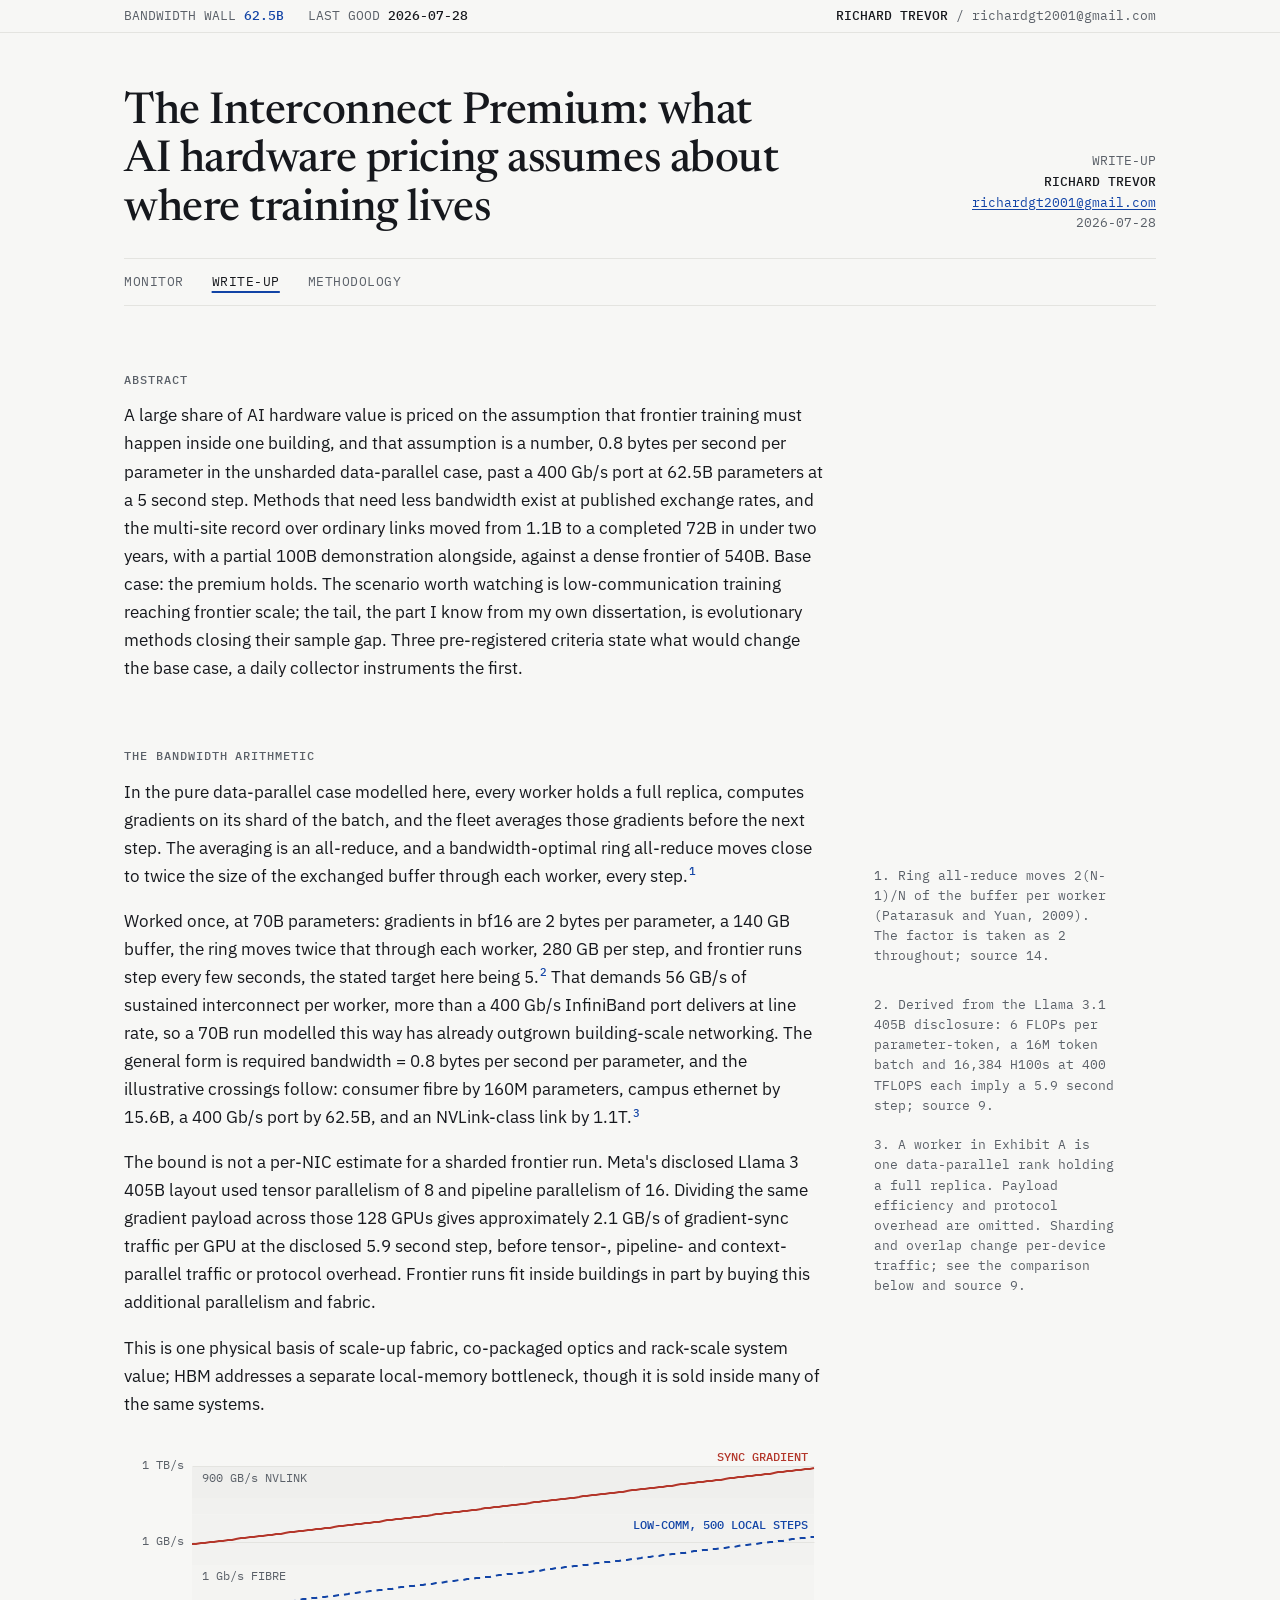
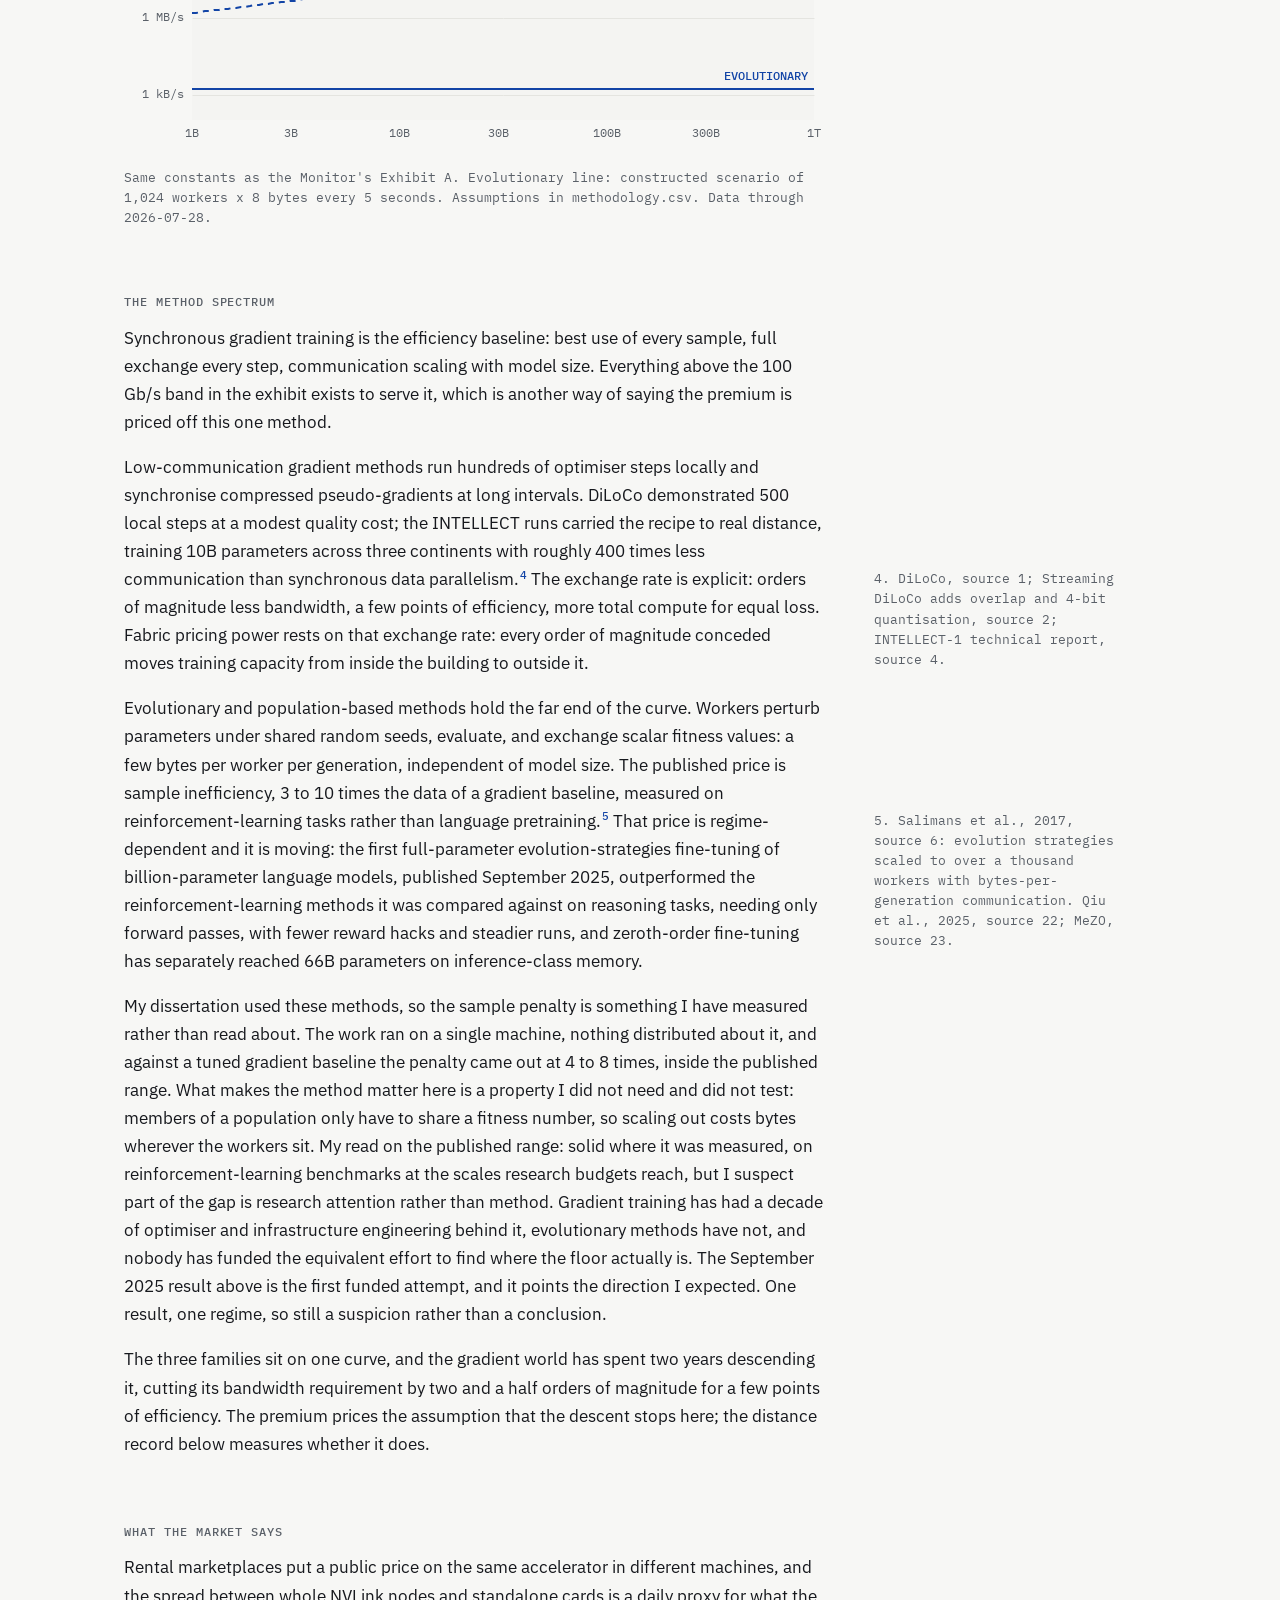
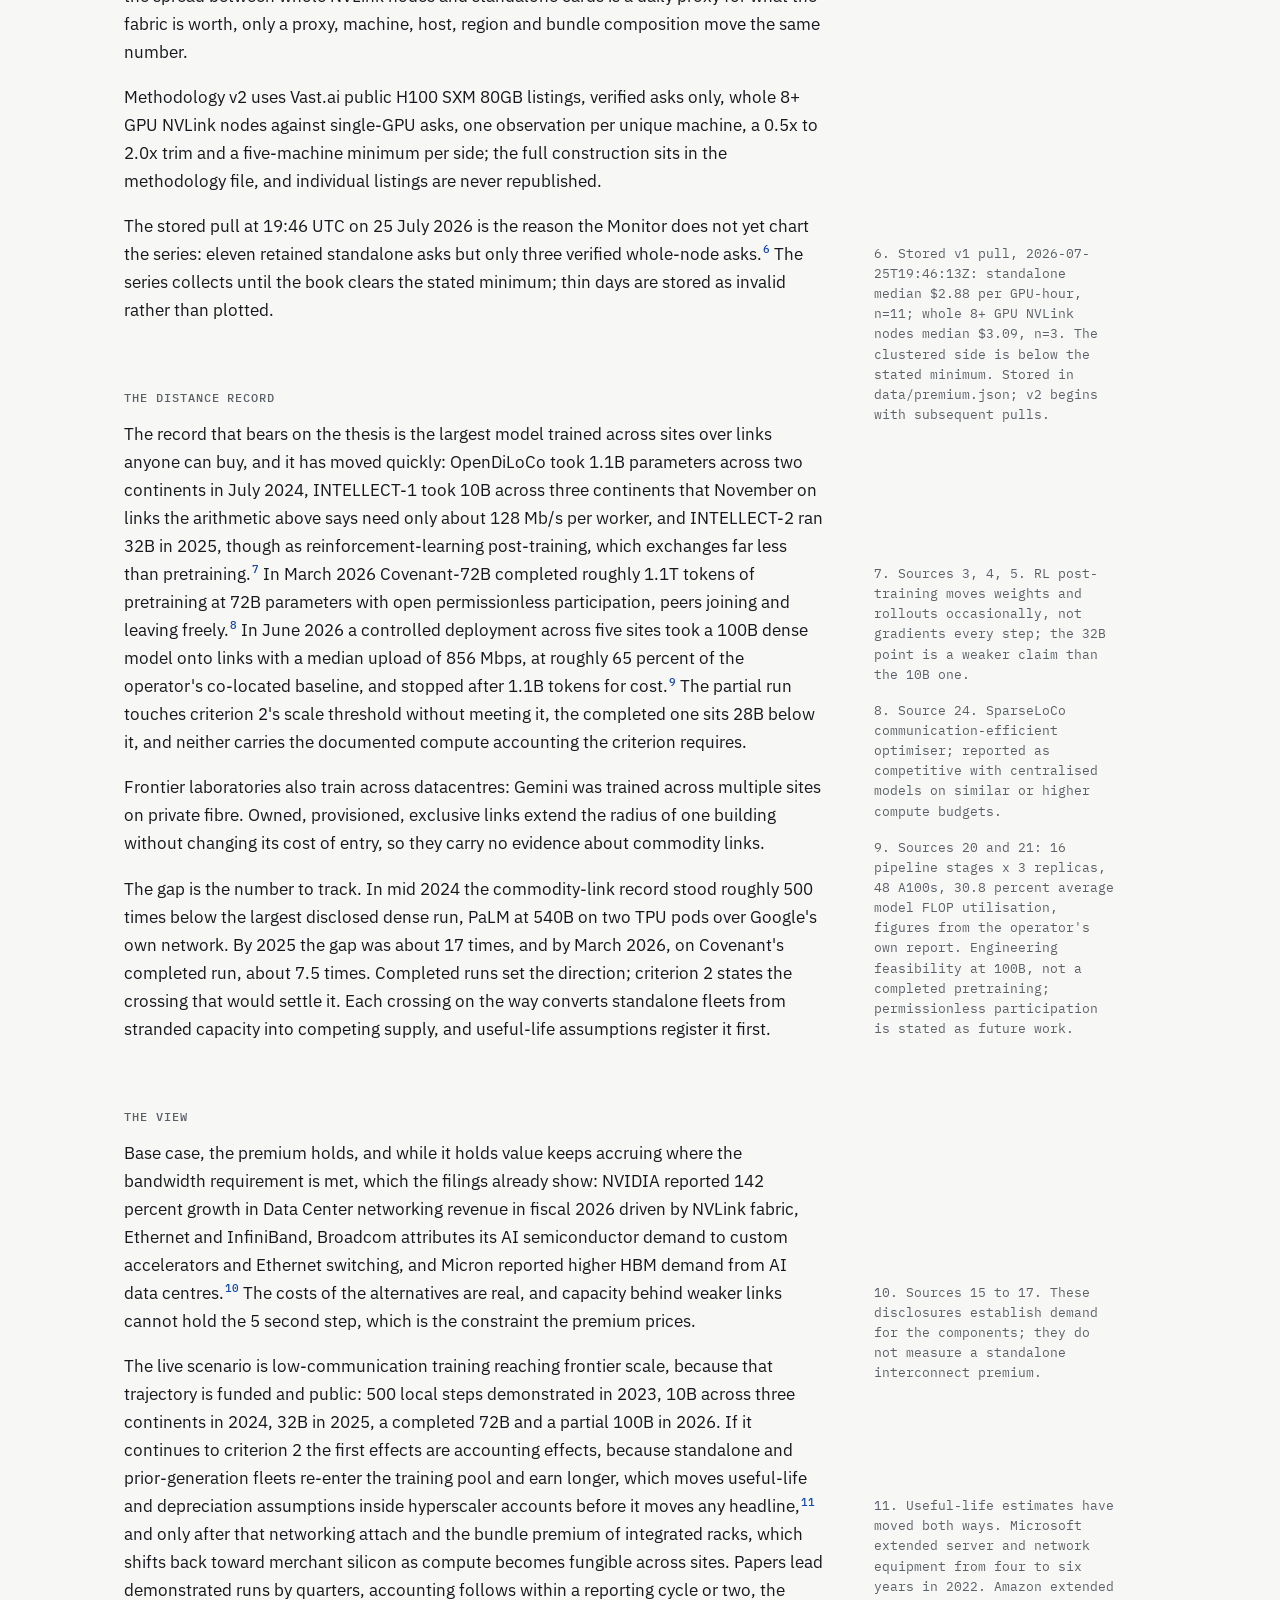
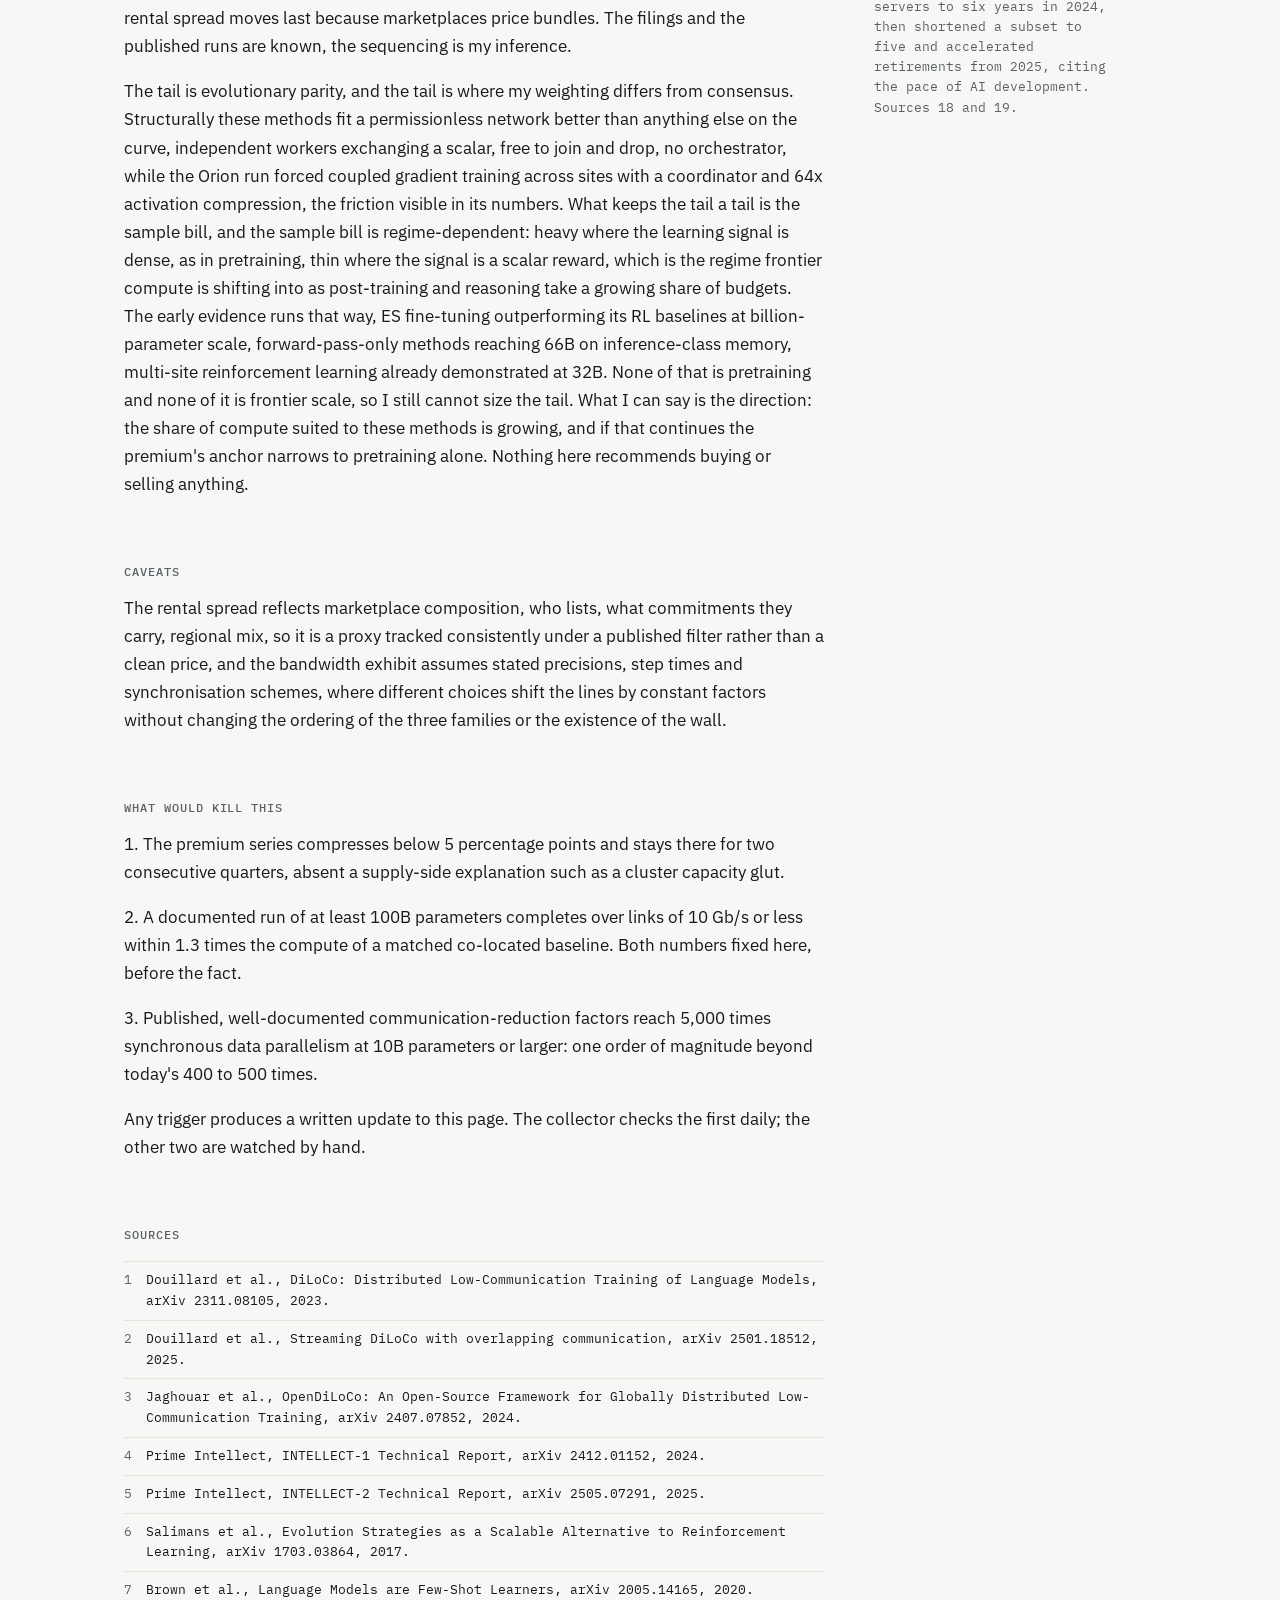
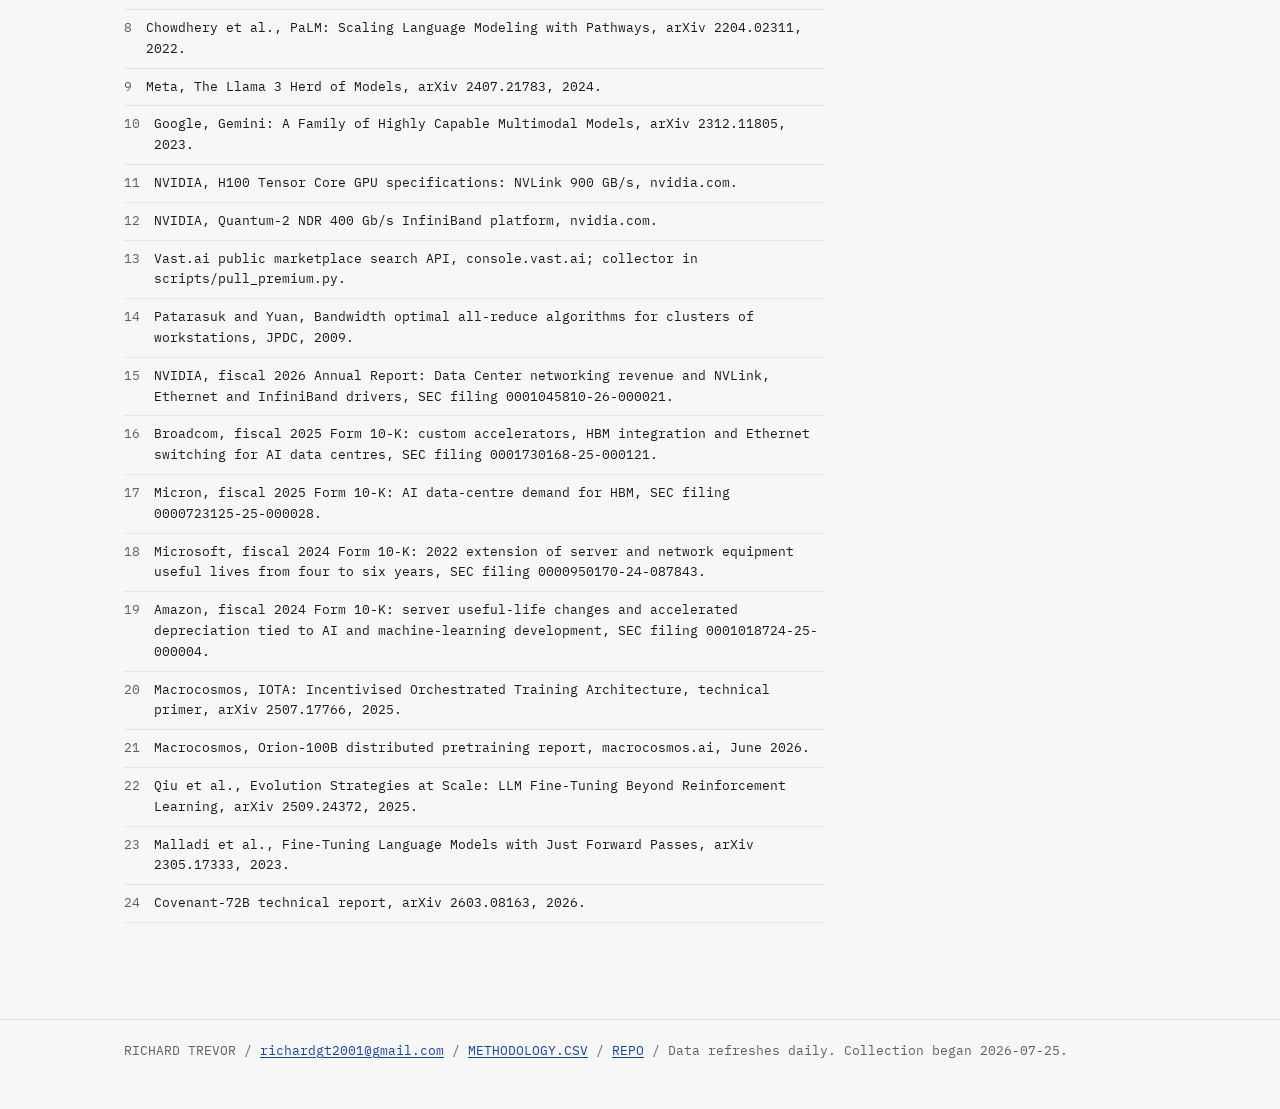
==== index.html @ 3602450f "Fact-check corrections: Covenant-72B, Orion scope, ES claim, PaLM label" ====
<!DOCTYPE html>
<html lang="en-GB">
<head>
<meta charset="utf-8">
<meta name="viewport" content="width=device-width, initial-scale=1">
<title>The Interconnect Premium | Richard Trevor</title>
<meta name="description" content="What AI hardware pricing assumes about where training lives: the all-reduce arithmetic, the method spectrum, the multi-site record and pre-registered kill criteria. As of 2026-07-28.">
<meta property="og:title" content="The Interconnect Premium">
<meta property="og:description" content="Under an unsharded data-parallel assumption, synchronous gradient training exits a 400 Gb/s port at 62.5B parameters. The full argument, caveats and pre-registered kill criteria.">
<meta property="og:type" content="article">
<meta property="og:url" content="https://richtrv.github.io/interconnect/">
<meta property="og:image" content="https://richtrv.github.io/interconnect/assets/og.png">
<meta property="og:image:width" content="1200">
<meta property="og:image:height" content="630">
<meta name="twitter:card" content="summary_large_image">
<link rel="icon" href="assets/favicon.svg" type="image/svg+xml">
<link rel="preconnect" href="https://fonts.googleapis.com">
<link rel="preconnect" href="https://fonts.gstatic.com" crossorigin>
<link href="https://fonts.googleapis.com/css2?family=IBM+Plex+Mono:wght@400;500&family=IBM+Plex+Sans:wght@400;500&family=Newsreader:opsz,wght@6..72,500&display=swap" rel="stylesheet">
<link rel="stylesheet" href="site.css">
<script src="app.js" defer></script>
<!-- Analytics: create a GoatCounter account, set the code below, then uncomment.
<script data-goatcounter="https://CODE.goatcounter.com/count" async src="//gc.zgo.at/count.js"></script>
-->
</head>
<body>

<div class="strip">
  <div class="container">
    <span><span class="k">BANDWIDTH WALL</span> <span class="headline-v" id="strip-headline">62.5B</span></span>
    <span id="strip-date"><span class="k">DATA THROUGH</span> <span class="v">2026-07-28</span></span>
    <span class="who hide-m"><span class="v">RICHARD TREVOR</span> <span class="k">/</span> <a href="mailto:richardgt2001@gmail.com">richardgt2001@gmail.com</a></span>
  </div>
</div>

<header class="container">
  <div class="masthead">
    <h1>The Interconnect Premium: what AI hardware pricing assumes about where training lives</h1>
    <div class="side">
      <div>WRITE-UP</div>
      <div class="name">RICHARD TREVOR</div>
      <div><a href="mailto:richardgt2001@gmail.com">richardgt2001@gmail.com</a></div>
      <div>2026-07-28</div>
    </div>
  </div>
  <nav class="site">
    <a href="monitor.html">Monitor</a>
    <a href="index.html" class="active" aria-current="page">Write-up</a>
    <a href="methodology.csv">Methodology</a>
  </nav>
</header>

<main class="container note-body">

  <section class="note-section">
    <h2 class="eyebrow">Abstract</h2>
    <p>A large share of AI hardware value is priced on the assumption that frontier training must happen
    inside one building, and that assumption is a number, 0.8 bytes per second per parameter in the
    unsharded data-parallel case, past a 400 Gb/s port at 62.5B parameters at a 5 second step. Methods
    that need less bandwidth exist at published exchange rates, and the multi-site record over ordinary
    links moved from 1.1B to a completed 72B in under two years, with a partial 100B demonstration
    alongside, against a dense frontier of 540B.
    Base case: the premium holds. The scenario worth watching is low-communication training reaching
    frontier scale; the tail, the part I know from my own dissertation, is evolutionary methods closing
    their sample gap. Three pre-registered criteria state what would change the base case, a daily
    collector instruments the first.</p>
  </section>

  <section class="note-section">
    <h2 class="eyebrow">The Bandwidth Arithmetic</h2>
    <p>In the pure data-parallel case modelled here, every worker holds a full replica, computes gradients
    on its shard of the batch, and the fleet averages those gradients before the next step. The averaging
    is an all-reduce, and a bandwidth-optimal ring all-reduce moves close to twice the size of the
    exchanged buffer through each worker, every step.<sup class="sn-ref">1</sup>
    <span class="sidenote">1. Ring all-reduce moves 2(N-1)/N of the buffer per worker (Patarasuk and Yuan,
    2009). The factor is taken as 2 throughout; source 14.</span></p>
    <p>Worked once, at 70B parameters: gradients in bf16 are 2 bytes per parameter, a 140 GB buffer, the
    ring moves twice that through each worker, 280 GB per step, and frontier runs step every few seconds,
    the stated target here being 5.<sup class="sn-ref">2</sup>
    <span class="sidenote">2. Derived from the Llama 3.1 405B disclosure: 6 FLOPs per parameter-token, a
    16M token batch and 16,384 H100s at 400 TFLOPS each imply a 5.9 second step; source 9.</span>
    That demands 56 GB/s of sustained interconnect per worker, more than a 400 Gb/s InfiniBand port
    delivers at line rate, so a 70B run modelled this way has already outgrown building-scale
    networking. The general form is required bandwidth = 0.8 bytes per second per parameter, and the
    illustrative crossings follow: consumer fibre by 160M parameters, campus ethernet by 15.6B, a
    400 Gb/s port by 62.5B, and an NVLink-class link by 1.1T.<sup class="sn-ref">3</sup>
    <span class="sidenote">3. A worker in Exhibit A is one data-parallel rank holding a full replica.
    Payload efficiency and protocol overhead are omitted. Sharding and overlap change per-device
    traffic; see the comparison below and source 9.</span></p>
    <p>The bound is not a per-NIC estimate for a sharded frontier run. Meta's disclosed Llama 3 405B
    layout used tensor parallelism of 8 and pipeline parallelism of 16. Dividing the same gradient payload
    across those 128 GPUs gives approximately 2.1 GB/s of gradient-sync traffic per GPU at the disclosed
    5.9 second step, before tensor-, pipeline- and context-parallel traffic or protocol overhead. Frontier
    runs fit inside buildings in part by buying this additional parallelism and fabric.</p>
    <p>This is one physical basis of scale-up fabric, co-packaged optics and rack-scale system value;
    HBM addresses a separate local-memory bottleneck, though it is sold inside many of the same
    systems.</p>
    <div class="chart-wrap">
      <div id="exhibit-a-mini" class="screen-chart" role="img" aria-label="Static rendering of the Bandwidth Wall chart: required per-worker bandwidth against model size for the three method families."></div>
      <img class="print-only" src="assets/exhibit-a.png" alt="The Bandwidth Wall chart, static rendering.">
    </div>
    <div class="source-line">Same constants as the Monitor's Exhibit A. Evolutionary line: constructed
    scenario of 1,024 workers x 8 bytes every 5 seconds. Assumptions in methodology.csv. Data through
    2026-07-28.</div>
  </section>

  <section class="note-section">
    <h2 class="eyebrow">The Method Spectrum</h2>
    <p>Synchronous gradient training is the efficiency baseline: best use of every sample, full exchange
    every step, communication scaling with model size. Everything above the 100 Gb/s band in the exhibit
    exists to serve it, which is another way of saying the premium is priced off this one method.</p>
    <p>Low-communication gradient methods run hundreds of optimiser steps locally and synchronise
    compressed pseudo-gradients at long intervals. DiLoCo demonstrated 500 local steps at a modest quality
    cost; the INTELLECT runs carried the recipe to real distance, training 10B parameters across three
    continents with roughly 400 times less communication than synchronous data parallelism.<sup class="sn-ref">4</sup>
    <span class="sidenote">4. DiLoCo, source 1; Streaming DiLoCo adds overlap and 4-bit quantisation,
    source 2; INTELLECT-1 technical report, source 4.</span>
    The exchange rate is explicit: orders of magnitude less bandwidth, a few points of efficiency, more
    total compute for equal loss. Fabric pricing power rests on that exchange rate: every order of
    magnitude conceded moves training capacity from inside the building to outside it.</p>
    <p>Evolutionary and population-based methods hold the far end of the curve. Workers perturb parameters
    under shared random seeds, evaluate, and exchange scalar fitness values: a few bytes per worker per
    generation, independent of model size. The published price is sample inefficiency, 3 to 10 times the
    data of a gradient baseline, measured on reinforcement-learning tasks rather than language
    pretraining.<sup class="sn-ref">5</sup>
    <span class="sidenote">5. Salimans et al., 2017, source 6: evolution strategies scaled to over a
    thousand workers with bytes-per-generation communication. Qiu et al., 2025, source 22; MeZO,
    source 23.</span>
    That price is regime-dependent and it is moving: the first full-parameter evolution-strategies
    fine-tuning of billion-parameter language models, published September 2025, outperformed the
    reinforcement-learning methods it was compared against on reasoning tasks, needing only forward
    passes, with fewer reward hacks and steadier runs, and zeroth-order fine-tuning has separately
    reached 66B parameters on inference-class memory.</p>
    <p>My dissertation used these methods, so the sample penalty is something I have measured rather
    than read about. The work ran on a single machine, nothing distributed about it, and against a tuned
    gradient baseline the penalty came out at 4 to 8 times, inside the published range. What makes the
    method matter here is a property I did not need and did not test: members of a population only have
    to share a fitness number, so scaling out costs bytes wherever the workers sit. My read on the
    published range: solid where it was measured, on reinforcement-learning benchmarks at the scales
    research budgets reach, but I suspect part of the gap is research attention rather than method.
    Gradient training has had a decade of optimiser and infrastructure engineering behind it,
    evolutionary methods have not, and nobody has funded the equivalent effort to find where the floor
    actually is. The September 2025 result above is the first funded attempt, and it points the
    direction I expected. One result, one regime, so still a suspicion rather than a conclusion.</p>
    <p>The three families sit on one curve, and the gradient world has spent two years descending it,
    cutting its bandwidth requirement by two and a half orders of magnitude for a few points of
    efficiency. The premium prices the assumption that the descent stops here; the distance record below
    measures whether it does.</p>
  </section>

  <section class="note-section">
    <h2 class="eyebrow">What The Market Says</h2>
    <p>Rental marketplaces put a public price on the same accelerator in different machines, and the
    spread between whole NVLink nodes and standalone cards is a daily proxy for what the fabric is
    worth, only a proxy, machine, host, region and bundle composition move the same number.</p>
    <p>Methodology v2 uses Vast.ai public H100 SXM 80GB listings, verified asks only, whole 8+ GPU
    NVLink nodes against single-GPU asks, one observation per unique machine, a 0.5x to 2.0x trim and a
    five-machine minimum per side; the full construction sits in the methodology file, and individual
    listings are never republished.</p>
    <p>The stored pull at 19:46 UTC on 25 July 2026 is the reason the Monitor does not yet chart the
    series: eleven retained standalone asks but only three verified whole-node asks.<sup class="sn-ref">6</sup>
    <span class="sidenote">6. Stored v1 pull, 2026-07-25T19:46:13Z: standalone median $2.88 per GPU-hour,
    n=11; whole 8+ GPU NVLink nodes median $3.09, n=3. The clustered side is below the stated minimum.
    Stored in data/premium.json; v2 begins with subsequent pulls.</span>
    The series collects until the book clears the stated minimum; thin days are stored as invalid rather
    than plotted.</p>
  </section>

  <section class="note-section">
    <h2 class="eyebrow">The Distance Record</h2>
    <p>The record that bears on the thesis is the largest model trained across sites over links anyone
    can buy, and it has moved quickly: OpenDiLoCo took 1.1B parameters across two continents in July
    2024, INTELLECT-1 took 10B across three continents that November on links the arithmetic above says
    need only about 128 Mb/s per worker, and INTELLECT-2 ran 32B in 2025, though as
    reinforcement-learning post-training, which exchanges far less than pretraining.<sup class="sn-ref">7</sup>
    <span class="sidenote">7. Sources 3, 4, 5. RL post-training moves weights and rollouts occasionally,
    not gradients every step; the 32B point is a weaker claim than the 10B one.</span>
    In March 2026 Covenant-72B completed roughly 1.1T tokens of pretraining at 72B parameters with open
    permissionless participation, peers joining and leaving freely.<sup class="sn-ref">8</sup>
    <span class="sidenote">8. Source 24. SparseLoCo communication-efficient optimiser; reported as
    competitive with centralised models on similar or higher compute budgets.</span>
    In June 2026 a controlled deployment across five sites took a 100B dense model onto links with a
    median upload of 856 Mbps, at roughly 65 percent of the operator's co-located baseline, and stopped
    after 1.1B tokens for cost.<sup class="sn-ref">9</sup>
    <span class="sidenote">9. Sources 20 and 21: 16 pipeline stages x 3 replicas, 48 A100s, 30.8 percent
    average model FLOP utilisation, figures from the operator's own report. Engineering feasibility at
    100B, not a completed pretraining; permissionless participation is stated as future work.</span>
    The partial run touches criterion 2's scale threshold without meeting it, the completed one sits 28B
    below it, and neither carries the documented compute accounting the criterion requires.</p>
    <p>Frontier laboratories also train across datacentres: Gemini was trained across multiple sites on
    private fibre. Owned, provisioned, exclusive links extend the radius of one building without changing
    its cost of entry, so they carry no evidence about commodity links.</p>
    <p>The gap is the number to track. In mid 2024 the commodity-link record stood roughly 500 times
    below the largest disclosed dense run, PaLM at 540B on two TPU pods over Google's own network. By
    2025 the gap was about 17 times, and by March 2026, on Covenant's completed run, about 7.5 times.
    Completed runs set the direction; criterion 2 states the crossing that would settle it. Each
    crossing on the way converts standalone fleets from stranded capacity into competing supply, and
    useful-life assumptions register it first.</p>
  </section>

  <section class="note-section">
    <h2 class="eyebrow">The View</h2>
    <p>Base case, the premium holds, and while it holds value keeps accruing where the bandwidth
    requirement is met, which the filings already show: NVIDIA reported 142 percent growth in Data
    Center networking revenue in fiscal 2026 driven by NVLink fabric, Ethernet and InfiniBand, Broadcom
    attributes its AI semiconductor demand to custom accelerators and Ethernet switching, and Micron
    reported higher HBM demand from AI data centres.<sup class="sn-ref">10</sup>
    <span class="sidenote">10. Sources 15 to 17. These disclosures establish demand for the components;
    they do not measure a standalone interconnect premium.</span>
    The costs of the alternatives are real, and capacity behind weaker links cannot hold the 5 second
    step, which is the constraint the premium prices.</p>
    <p>The live scenario is low-communication training reaching frontier scale, because that trajectory
    is funded and public: 500 local steps demonstrated in 2023, 10B across three continents in 2024, 32B
    in 2025, a completed 72B and a partial 100B in 2026. If it continues to criterion 2 the first effects are accounting
    effects, because standalone and prior-generation fleets re-enter the training pool and earn longer,
    which moves useful-life and depreciation assumptions inside hyperscaler accounts before it moves any
    headline,<sup class="sn-ref">11</sup>
    <span class="sidenote">11. Useful-life estimates have moved both ways. Microsoft extended server and
    network equipment from four to six years in 2022. Amazon extended servers to six years in 2024, then
    shortened a subset to five and accelerated retirements from 2025, citing the pace of AI development.
    Sources 18 and 19.</span>
    and only after that networking attach and the bundle premium of integrated racks, which shifts back
    toward merchant silicon as compute becomes fungible across sites. Papers lead demonstrated runs by
    quarters, accounting follows within a reporting cycle or two, the rental spread moves last because
    marketplaces price bundles. The filings and the published runs are known, the sequencing is my
    inference.</p>
    <p>The tail is evolutionary parity, and the tail is where my weighting differs from consensus.
    Structurally these methods fit a permissionless network better than anything else on the curve,
    independent workers exchanging a scalar, free to join and drop, no orchestrator, while the Orion run
    forced coupled gradient training across sites with a coordinator and 64x activation compression, the
    friction visible in its numbers. What keeps the tail a tail is the sample bill, and the sample bill
    is regime-dependent: heavy where the learning signal is dense, as in pretraining, thin where the
    signal is a scalar reward, which is the regime frontier compute is shifting into as post-training
    and reasoning take a growing share of budgets. The early evidence runs that way, ES fine-tuning
    outperforming its RL baselines at billion-parameter scale, forward-pass-only methods reaching
    66B on inference-class memory, multi-site reinforcement learning already demonstrated at 32B.
    None of that is pretraining and none of it is frontier scale, so I still cannot size the
    tail. What I can say is the direction: the share of compute suited to these methods is growing, and
    if that continues the premium's anchor narrows to pretraining alone. Nothing here recommends buying
    or selling anything.</p>
  </section>

  <section class="note-section">
    <h2 class="eyebrow">Caveats</h2>
    <p>The rental spread reflects marketplace composition, who lists, what commitments they carry,
    regional mix, so it is a proxy tracked consistently under a published filter rather than a clean
    price, and the bandwidth exhibit assumes stated precisions, step times and synchronisation schemes,
    where different choices shift the lines by constant factors without changing the ordering of the
    three families or the existence of the wall.</p>
  </section>

  <section class="note-section">
    <h2 class="eyebrow">What Would Kill This</h2>
    <p>1. The premium series compresses below 5 percentage points and stays there for two consecutive
    quarters, absent a supply-side explanation such as a cluster capacity glut.</p>
    <p>2. A documented run of at least 100B parameters completes over links of 10 Gb/s or less within
    1.3 times the compute of a matched co-located baseline. Both numbers fixed here, before the fact.</p>
    <p>3. Published, well-documented communication-reduction factors reach 5,000 times synchronous data
    parallelism at 10B parameters or larger: one order of magnitude beyond today's 400 to 500 times.</p>
    <p>Any trigger produces a written update to this page. The collector checks the first daily; the
    other two are watched by hand.</p>
  </section>

  <section class="note-section">
    <h2 class="eyebrow">Sources</h2>
    <ol class="sources">
      <li><span class="n">1</span><span>Douillard et al., DiLoCo: Distributed Low-Communication Training of Language Models, arXiv 2311.08105, 2023.</span></li>
      <li><span class="n">2</span><span>Douillard et al., Streaming DiLoCo with overlapping communication, arXiv 2501.18512, 2025.</span></li>
      <li><span class="n">3</span><span>Jaghouar et al., OpenDiLoCo: An Open-Source Framework for Globally Distributed Low-Communication Training, arXiv 2407.07852, 2024.</span></li>
      <li><span class="n">4</span><span>Prime Intellect, INTELLECT-1 Technical Report, arXiv 2412.01152, 2024.</span></li>
      <li><span class="n">5</span><span>Prime Intellect, INTELLECT-2 Technical Report, arXiv 2505.07291, 2025.</span></li>
      <li><span class="n">6</span><span>Salimans et al., Evolution Strategies as a Scalable Alternative to Reinforcement Learning, arXiv 1703.03864, 2017.</span></li>
      <li><span class="n">7</span><span>Brown et al., Language Models are Few-Shot Learners, arXiv 2005.14165, 2020.</span></li>
      <li><span class="n">8</span><span>Chowdhery et al., PaLM: Scaling Language Modeling with Pathways, arXiv 2204.02311, 2022.</span></li>
      <li><span class="n">9</span><span>Meta, The Llama 3 Herd of Models, arXiv 2407.21783, 2024.</span></li>
      <li><span class="n">10</span><span>Google, Gemini: A Family of Highly Capable Multimodal Models, arXiv 2312.11805, 2023.</span></li>
      <li><span class="n">11</span><span>NVIDIA, H100 Tensor Core GPU specifications: NVLink 900 GB/s, nvidia.com.</span></li>
      <li><span class="n">12</span><span>NVIDIA, Quantum-2 NDR 400 Gb/s InfiniBand platform, nvidia.com.</span></li>
      <li><span class="n">13</span><span>Vast.ai public marketplace search API, console.vast.ai; collector in scripts/pull_premium.py.</span></li>
      <li><span class="n">14</span><span>Patarasuk and Yuan, Bandwidth optimal all-reduce algorithms for clusters of workstations, JPDC, 2009.</span></li>
      <li><span class="n">15</span><span>NVIDIA, fiscal 2026 Annual Report: Data Center networking revenue and NVLink, Ethernet and InfiniBand drivers, SEC filing 0001045810-26-000021.</span></li>
      <li><span class="n">16</span><span>Broadcom, fiscal 2025 Form 10-K: custom accelerators, HBM integration and Ethernet switching for AI data centres, SEC filing 0001730168-25-000121.</span></li>
      <li><span class="n">17</span><span>Micron, fiscal 2025 Form 10-K: AI data-centre demand for HBM, SEC filing 0000723125-25-000028.</span></li>
      <li><span class="n">18</span><span>Microsoft, fiscal 2024 Form 10-K: 2022 extension of server and network equipment useful lives from four to six years, SEC filing 0000950170-24-087843.</span></li>
      <li><span class="n">19</span><span>Amazon, fiscal 2024 Form 10-K: server useful-life changes and accelerated depreciation tied to AI and machine-learning development, SEC filing 0001018724-25-000004.</span></li>
      <li><span class="n">20</span><span>Macrocosmos, IOTA: Incentivised Orchestrated Training Architecture, technical primer, arXiv 2507.17766, 2025.</span></li>
      <li><span class="n">21</span><span>Macrocosmos, Orion-100B distributed pretraining report, macrocosmos.ai, June 2026.</span></li>
      <li><span class="n">22</span><span>Qiu et al., Evolution Strategies at Scale: LLM Fine-Tuning Beyond Reinforcement Learning, arXiv 2509.24372, 2025.</span></li>
      <li><span class="n">23</span><span>Malladi et al., Fine-Tuning Language Models with Just Forward Passes, arXiv 2305.17333, 2023.</span></li>
      <li><span class="n">24</span><span>Covenant-72B technical report, arXiv 2603.08163, 2026.</span></li>
    </ol>
  </section>

  <div id="footnotes"><h2 class="eyebrow">Notes</h2><ol></ol></div>

</main>

<footer class="site">
  <div class="container">RICHARD TREVOR / <a href="mailto:richardgt2001@gmail.com">richardgt2001@gmail.com</a> /
  <a href="methodology.csv">METHODOLOGY.CSV</a> / <a href="https://github.com/richtrv/interconnect">REPO</a> /
  Data refreshes daily. Collection began 2026-07-25.</div>
</footer>

</body>
</html>
---- site.css ----
.uplot, .uplot *, .uplot *::before, .uplot *::after {box-sizing: border-box;}.uplot {font-family: system-ui, -apple-system, "Segoe UI", Roboto, "Helvetica Neue", Arial, "Noto Sans", sans-serif, "Apple Color Emoji", "Segoe UI Emoji", "Segoe UI Symbol", "Noto Color Emoji";line-height: 1.5;width: min-content;}.u-title {text-align: center;font-size: 18px;font-weight: bold;}.u-wrap {position: relative;user-select: none;}.u-over, .u-under {position: absolute;}.u-under {overflow: hidden;}.uplot canvas {display: block;position: relative;width: 100%;height: 100%;}.u-axis {position: absolute;}.u-legend {font-size: 14px;margin: auto;text-align: center;}.u-inline {display: block;}.u-inline * {display: inline-block;}.u-inline tr {margin-right: 16px;}.u-legend th {font-weight: 600;}.u-legend th > * {vertical-align: middle;display: inline-block;}.u-legend .u-marker {width: 1em;height: 1em;margin-right: 4px;background-clip: padding-box !important;}.u-inline.u-live th::after {content: ":";vertical-align: middle;}.u-inline:not(.u-live) .u-value {display: none;}.u-series > * {padding: 4px;}.u-series th {cursor: pointer;}.u-legend .u-off > * {opacity: 0.3;}.u-select {background: rgba(0,0,0,0.07);position: absolute;pointer-events: none;}.u-cursor-x, .u-cursor-y {position: absolute;left: 0;top: 0;pointer-events: none;will-change: transform;}.u-hz .u-cursor-x, .u-vt .u-cursor-y {height: 100%;border-right: 1px dashed #607D8B;}.u-hz .u-cursor-y, .u-vt .u-cursor-x {width: 100%;border-bottom: 1px dashed #607D8B;}.u-cursor-pt {position: absolute;top: 0;left: 0;border-radius: 50%;border: 0 solid;pointer-events: none;will-change: transform;/*this has to be !important since we set inline "background" shorthand */background-clip: padding-box !important;}.u-axis.u-off, .u-select.u-off, .u-cursor-x.u-off, .u-cursor-y.u-off, .u-cursor-pt.u-off {display: none;}/* The Interconnect Premium. Design system per specification.
   Palette, type and chart discipline are fixed; edit methodology.csv for data. */

:root {
  --paper: #F7F7F5;
  --surface: #FFFFFF;
  --ink: #16181D;
  --ink-2: #5A6068;
  --rule: #E4E4E0;
  --blue: #1244A6;
  --red: #B3362A;
  --mono: "IBM Plex Mono", ui-monospace, SFMono-Regular, Menlo, monospace;
  --sans: "IBM Plex Sans", -apple-system, "Segoe UI", sans-serif;
  --serif: "Newsreader", Georgia, serif;
}

* { margin: 0; padding: 0; box-sizing: border-box; }

html { background: var(--paper); }

body {
  font-family: var(--sans);
  font-size: 17px;
  line-height: 1.65;
  color: var(--ink);
  background: var(--paper);
  padding-top: 33px; /* clears the fixed data strip */
}

::selection { background: var(--blue); color: var(--paper); }

a { color: var(--blue); text-decoration: underline; text-underline-offset: 2px; }
a:hover { text-decoration-thickness: 2px; }

:focus-visible { outline: 2px solid var(--blue); outline-offset: 2px; }

button {
  font: inherit;
  background: none;
  border: none;
  cursor: pointer;
  color: var(--ink);
}

.container { max-width: 1080px; margin: 0 auto; padding: 0 24px; }

.prose { max-width: 70ch; }

/* ---------- data strip ---------- */

.strip {
  position: fixed;
  top: 0; left: 0; right: 0;
  z-index: 10;
  background: var(--paper);
  border-bottom: 1px solid var(--rule);
  font-family: var(--mono);
  font-size: 13px;
  line-height: 32px;
  height: 33px;
  white-space: nowrap;
  overflow: hidden;
}
.strip .container { display: flex; gap: 24px; align-items: baseline; }
.strip .k { color: var(--ink-2); }
.strip .v { color: var(--ink); font-weight: 500; }
.strip .headline-v { color: var(--blue); font-weight: 500; }
.strip .up { color: var(--blue); }
.strip .down { color: var(--red); }
.strip .who { margin-left: auto; }
.strip a { color: var(--ink-2); text-decoration: none; }
.strip a:hover { color: var(--blue); text-decoration: underline; }

/* ---------- masthead, nav, footer ---------- */

.masthead {
  display: flex;
  justify-content: space-between;
  align-items: flex-end;
  gap: 32px;
  padding: 56px 0 24px;
  border-bottom: 1px solid var(--rule);
}
.masthead h1 {
  font-family: var(--serif);
  font-weight: 500;
  font-size: 44px;
  line-height: 1.1;
  letter-spacing: -0.01em;
  max-width: 15em;
}
.masthead .side {
  font-family: var(--mono);
  font-size: 13px;
  line-height: 1.6;
  color: var(--ink-2);
  text-align: right;
  flex-shrink: 0;
}
.masthead .side .name { color: var(--ink); font-weight: 500; }

nav.site {
  font-family: var(--mono);
  font-size: 13px;
  text-transform: uppercase;
  letter-spacing: 0.04em;
  padding: 12px 0;
  border-bottom: 1px solid var(--rule);
  display: flex;
  gap: 28px;
}
nav.site a { color: var(--ink-2); text-decoration: none; }
nav.site a:hover { color: var(--ink); }
nav.site a.active {
  color: var(--ink);
  text-decoration: underline;
  text-decoration-color: var(--blue);
  text-decoration-thickness: 2px;
  text-underline-offset: 5px;
}

footer.site {
  border-top: 1px solid var(--rule);
  margin-top: 96px;
  padding: 20px 0 48px;
  font-family: var(--mono);
  font-size: 13px;
  color: var(--ink-2);
}

/* ---------- rhythm and structure ---------- */

section.block { margin-top: 96px; }
section.block.first { margin-top: 48px; }

.eyebrow {
  font-family: var(--mono);
  font-size: 12px;
  font-weight: 500;
  text-transform: uppercase;
  letter-spacing: 0.08em;
  color: var(--ink-2);
  margin-bottom: 12px;
}

h2.exhibit {
  font-family: var(--serif);
  font-weight: 500;
  font-size: 26px;
  line-height: 1.1;
  letter-spacing: -0.01em;
  margin-bottom: 8px;
}

.lede { margin-top: 40px; }
.lede p + p, .prose p + p { margin-top: 1em; }

.caption, .source-line {
  font-family: var(--mono);
  font-size: 13px;
  line-height: 1.55;
  color: var(--ink-2);
  margin-top: 10px;
  max-width: 90ch;
}

/* ---------- headline block ---------- */

.headline { margin-top: 56px; }
.headline .figure {
  font-family: var(--mono);
  font-weight: 500;
  font-size: 96px;
  line-height: 1;
  color: var(--blue);
  letter-spacing: -0.02em;
}
.headline .defline {
  font-family: var(--mono);
  font-size: 13px;
  color: var(--ink-2);
  margin-top: 10px;
  max-width: 90ch;
}

/* ---------- charts ---------- */

.chart-wrap { position: relative; margin-top: 20px; }
.chart-wrap .uplot { font-family: var(--mono); }
.u-legend { display: none; }
.u-cursor-x { border-right: 1px solid var(--ink-2) !important; }
.u-cursor-y { display: none; }

.chart-readout {
  font-family: var(--mono);
  font-size: 13px;
  line-height: 1.6;
  color: var(--ink);
  border: 1px solid var(--rule);
  background: var(--paper);
  border-radius: 2px;
  padding: 8px 12px;
  margin-top: 12px;
  min-height: 58px;
}
.chart-readout .dim { color: var(--ink-2); }
.chart-readout .g { color: var(--red); font-weight: 500; }
.chart-readout .l, .chart-readout .e { color: var(--blue); font-weight: 500; }

.chart-tip {
  position: absolute;
  pointer-events: none;
  font-family: var(--mono);
  font-size: 12px;
  line-height: 1.5;
  background: var(--paper);
  border: 1px solid var(--rule);
  border-radius: 2px;
  padding: 6px 9px;
  white-space: nowrap;
  display: none;
  z-index: 5;
}

.print-only { display: none; }

/* ---------- the panel ---------- */

.panel {
  background: var(--surface);
  border: 1px solid var(--rule);
  border-radius: 4px;
  padding: 28px 32px 24px;
  margin-top: 20px;
}
.panel .methods { display: flex; gap: 24px; flex-wrap: wrap; }
.panel .methods button {
  font-family: var(--mono);
  font-size: 13px;
  font-weight: 500;
  text-transform: uppercase;
  letter-spacing: 0.04em;
  color: var(--ink-2);
  padding: 2px 0 5px;
  border-bottom: 2px solid transparent;
}
.panel .methods button[aria-pressed="true"] {
  color: var(--ink);
  border-bottom-color: var(--blue);
}
.panel .sizer { margin-top: 24px; display: flex; align-items: center; gap: 20px; }
.panel .sizer label {
  font-family: var(--mono); font-size: 12px; text-transform: uppercase;
  letter-spacing: 0.08em; color: var(--ink-2); flex-shrink: 0;
}
.panel input[type="range"] {
  -webkit-appearance: none;
  appearance: none;
  flex: 1;
  height: 2px;
  background: var(--rule);
  outline-offset: 6px;
}
.panel input[type="range"]::-webkit-slider-thumb {
  -webkit-appearance: none;
  appearance: none;
  width: 14px; height: 14px;
  background: var(--blue);
  border-radius: 0;
  cursor: ew-resize;
}
.panel input[type="range"]::-moz-range-thumb {
  width: 14px; height: 14px;
  background: var(--blue);
  border: none; border-radius: 0;
  cursor: ew-resize;
}
.panel .size-readout {
  font-family: var(--mono); font-size: 13px; font-weight: 500;
  min-width: 5ch; text-align: right;
}
.panel .verdict {
  font-family: var(--mono);
  font-size: 32px;
  font-weight: 500;
  line-height: 1.2;
  margin-top: 24px;
  letter-spacing: 0.01em;
}
.panel .verdict-detail {
  font-family: var(--mono); font-size: 13px; color: var(--ink-2); margin-top: 6px;
}
.panel .caption { border-top: 1px solid var(--rule); padding-top: 12px; margin-top: 20px; }

/* ---------- premium status block ---------- */

.premium-status {
  font-family: var(--mono);
  font-size: 13px;
  line-height: 1.7;
  border: 1px solid var(--rule);
  border-radius: 2px;
  padding: 14px 18px;
  margin-top: 16px;
  max-width: 90ch;
}
.premium-status .num { font-weight: 500; }

/* ---------- scenario table ---------- */

.scenario-controls { display: flex; gap: 24px; margin: 16px 0 8px; }
.scenario-controls button {
  font-family: var(--mono);
  font-size: 13px;
  font-weight: 500;
  text-transform: uppercase;
  letter-spacing: 0.04em;
  color: var(--ink-2);
  padding: 2px 0 5px;
  border-bottom: 2px solid transparent;
}
.scenario-controls button[aria-pressed="true"] { color: var(--ink); border-bottom-color: var(--blue); }

table.scenario { width: 100%; border-collapse: collapse; margin-top: 8px; }
table.scenario th {
  font-family: var(--mono); font-size: 12px; font-weight: 500;
  text-transform: uppercase; letter-spacing: 0.08em; color: var(--ink-2);
  text-align: left; padding: 10px 16px 10px 0;
  border-bottom: 1px solid var(--rule);
}
table.scenario td {
  padding: 12px 16px 12px 0;
  border-bottom: 1px solid var(--rule);
  font-size: 15px;
  line-height: 1.5;
  vertical-align: top;
}
table.scenario tr:hover td { background: var(--surface); }
table.scenario td.exposure { font-weight: 500; width: 24%; }
table.scenario td.reading {
  font-family: var(--mono); font-size: 13px; font-weight: 500;
  white-space: nowrap; width: 12ch;
}
table.scenario td.reading.accrues { color: var(--blue); }
table.scenario td.reading.compresses { color: var(--red); }
table.scenario td.reading.rerates { color: var(--ink); }
table.scenario td.rationale { color: var(--ink-2); }

/* ---------- kill criteria ---------- */

.kill { max-width: 90ch; }
.kill ol { list-style: none; margin-top: 16px; }
.kill li {
  font-family: var(--mono);
  font-size: 13px;
  line-height: 1.6;
  padding: 12px 0;
  border-top: 1px solid var(--rule);
  display: flex;
  gap: 16px;
  align-items: baseline;
}
.kill li:last-of-type { border-bottom: 1px solid var(--rule); }
.kill .idx { color: var(--ink-2); flex-shrink: 0; }
.kill .crit { flex: 1; }
.kill .chip {
  font-family: var(--mono);
  font-size: 11px;
  font-weight: 500;
  letter-spacing: 0.08em;
  text-transform: uppercase;
  border: 1px solid var(--rule);
  color: var(--ink-2);
  border-radius: 2px;
  padding: 2px 8px;
  flex-shrink: 0;
}
.kill .chip.triggered { border-color: var(--red); color: var(--red); }
.kill .close-line { margin-top: 16px; font-style: italic; }

/* ---------- note page ---------- */

.note-body { position: relative; }
.note-section { margin-top: 64px; max-width: 70ch; }
.note-section p + p { margin-top: 1em; }
.note-section .worked {
  font-family: var(--mono);
  font-size: 13px;
  line-height: 1.8;
  border-left: 2px solid var(--rule);
  padding-left: 20px;
  margin: 20px 0;
  color: var(--ink);
}
.sn-ref {
  font-family: var(--mono); font-size: 11px; font-weight: 500;
  color: var(--blue); vertical-align: super; line-height: 0;
  padding-left: 1px;
}
.sidenote {
  font-family: var(--mono);
  font-size: 13px;
  line-height: 1.55;
  color: var(--ink-2);
}
@media (min-width: 1140px) {
  .sidenote {
    float: right;
    clear: right;
    width: 240px;
    margin-right: -290px;
    margin-top: 4px;
    margin-bottom: 12px;
  }
}
#footnotes { margin-top: 64px; max-width: 70ch; }
#footnotes ol { list-style: none; }
#footnotes li { margin-top: 10px; display: flex; gap: 10px; }
#footnotes .sidenote { float: none; width: auto; margin: 0; }

ol.sources { list-style: none; margin-top: 16px; max-width: 90ch; }
ol.sources li {
  font-family: var(--mono);
  font-size: 13px;
  line-height: 1.6;
  padding: 8px 0;
  border-top: 1px solid var(--rule);
  display: flex; gap: 14px;
}
ol.sources li:last-child { border-bottom: 1px solid var(--rule); }
ol.sources .n { color: var(--ink-2); flex-shrink: 0; }

/* ---------- mobile ---------- */

@media (max-width: 720px) {
  body { font-size: 16px; }
  .container { padding: 0 18px; }
  .masthead { flex-direction: column; align-items: flex-start; gap: 12px; padding-top: 36px; }
  .masthead h1 { font-size: 32px; }
  .masthead .side { text-align: left; }
  section.block { margin-top: 64px; }
  .headline .figure { font-size: 56px; }
  .strip .container { gap: 14px; }
  .strip .hide-m { display: none; }
  .panel { padding: 20px 18px 18px; }
  .panel .verdict { font-size: 24px; }
  table.scenario td.exposure { width: auto; }
  table.scenario td.rationale { display: none; }
  footer.site { margin-top: 64px; }
}

/* ---------- reduced motion ---------- */

@media (prefers-reduced-motion: reduce) {
  *, *::before, *::after { transition: none !important; animation: none !important; }
}

/* ---------- print: the Note doubles as the PDF ---------- */

@page {
  size: A4;
  margin: 12mm 14mm;
  @bottom-center { content: counter(page); font-family: monospace; font-size: 10px; }
}

@media print {
  html, body { background: #FFFFFF; color: #000000; padding-top: 0; }
  .strip, nav.site, footer.site, .no-print { display: none !important; }
  body { font-size: 9pt; line-height: 1.4; }
  .masthead { padding-top: 0; padding-bottom: 10pt; }
  .masthead h1 { font-size: 20pt; }
  a { color: #000000; text-decoration: none; }
  .screen-chart { display: none !important; }
  .print-only { display: block; max-width: 88%; }
  .note-section { margin-top: 16pt; max-width: none; }
  .note-section p + p { margin-top: 0.6em; }
  .eyebrow { break-after: avoid; margin-bottom: 6pt; }
  .chart-wrap { break-inside: avoid; }
  ol.sources { columns: 3; column-gap: 16pt; }
  table.scenario th, table.scenario td { font-size: 8pt; padding: 4pt 8pt 4pt 0; }
  ol.sources li { padding: 2pt 0; font-size: 7.5pt; break-inside: avoid; }
  .sidenote { float: none; width: auto; margin: 2pt 0; display: block; border-left: 1pt solid #000000; padding-left: 8pt; font-size: 7.5pt; }
  #footnotes { margin-top: 6pt; }
  #footnotes ol { columns: 2; column-gap: 16pt; }
  #footnotes li { margin-top: 0; break-inside: avoid; }
  .note-section { margin-top: 10pt; }
  footer.site { margin-top: 16pt; padding-bottom: 0; }
  .eyebrow, .caption, .source-line, .sidenote, ol.sources li { color: #000000; }
}
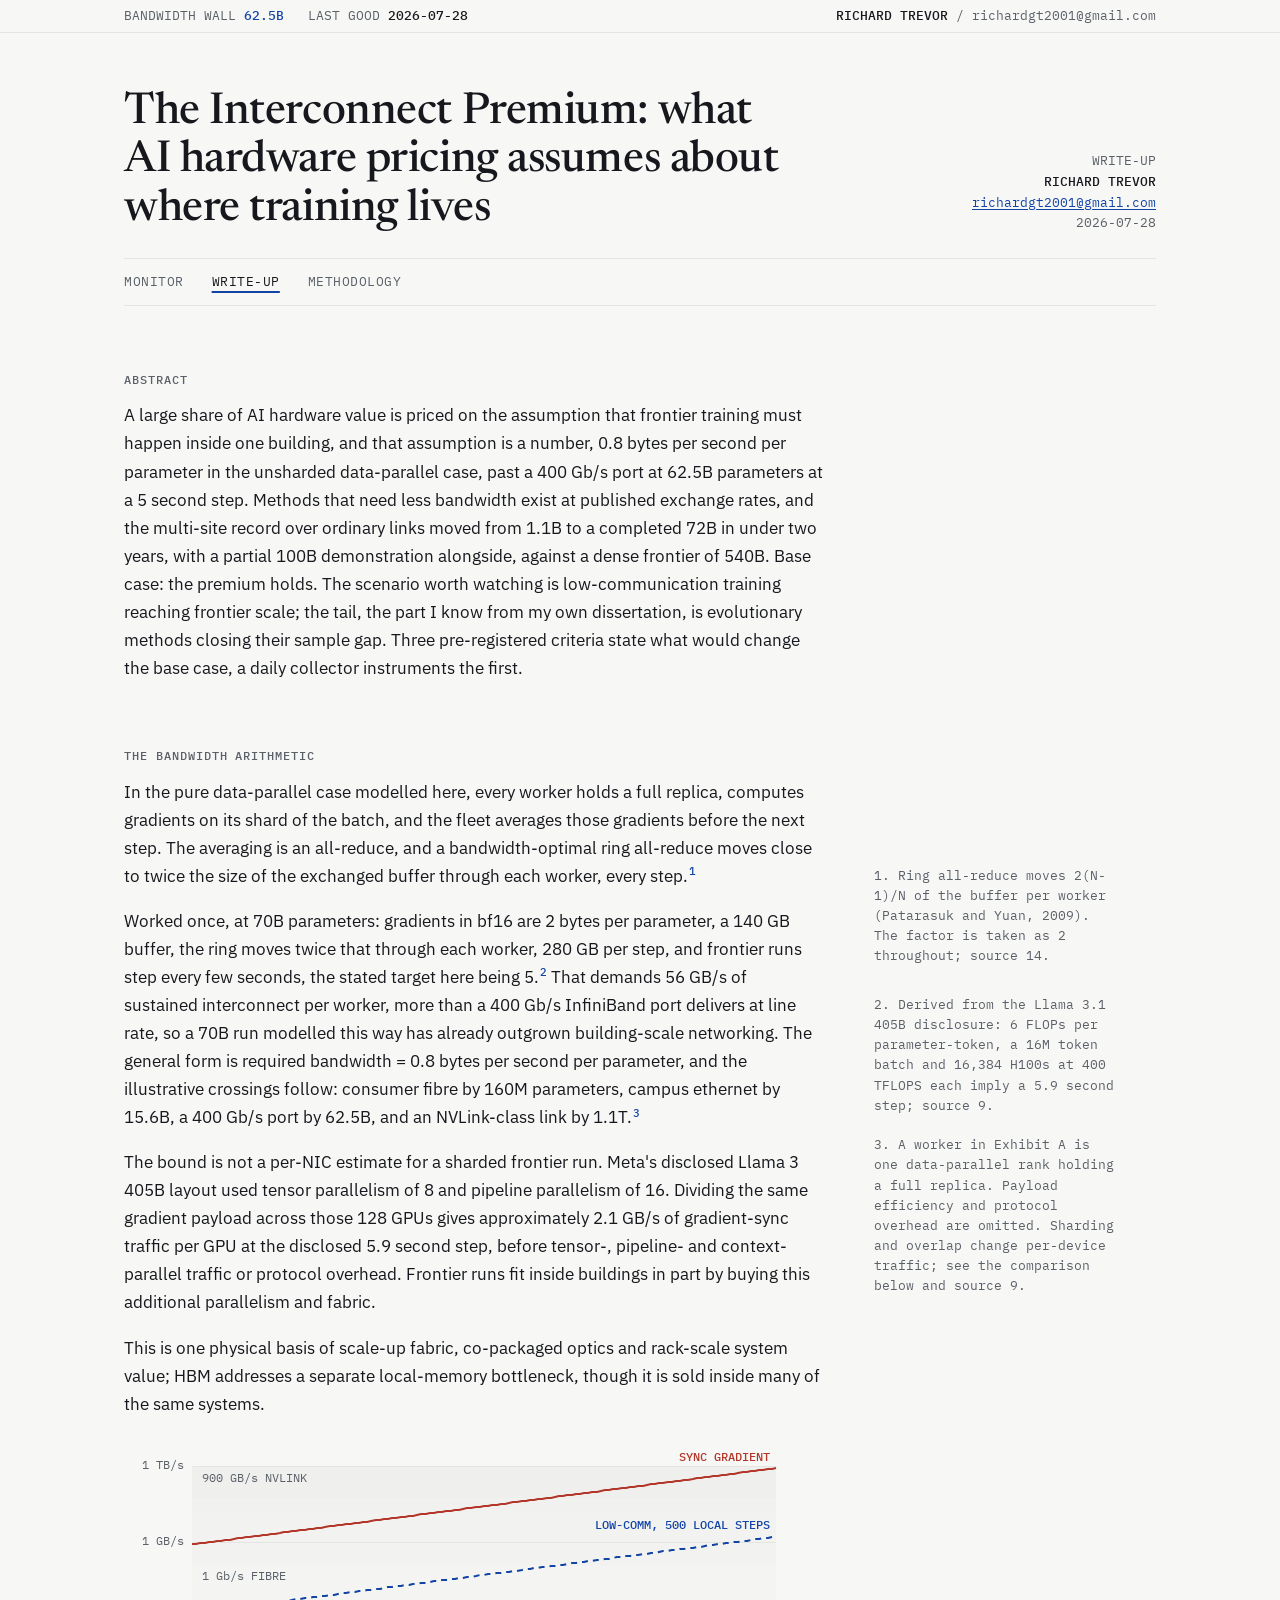
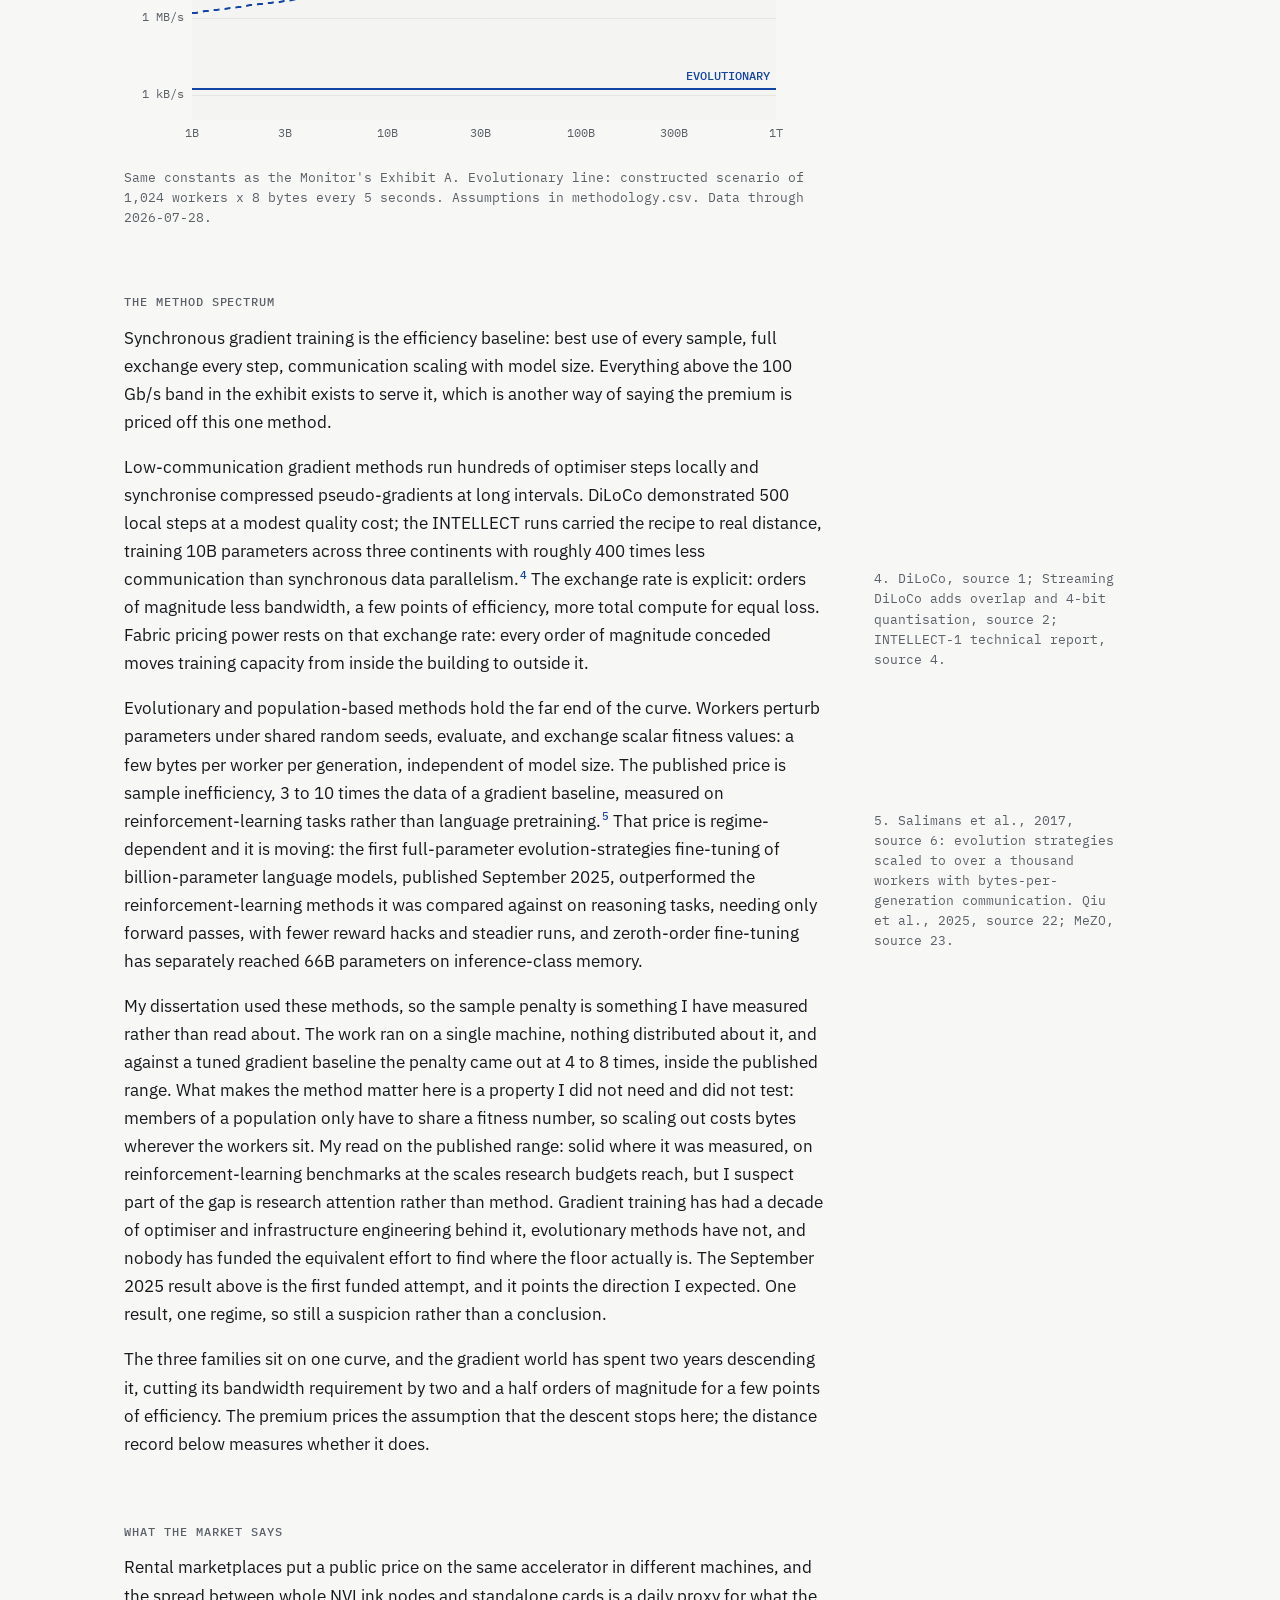
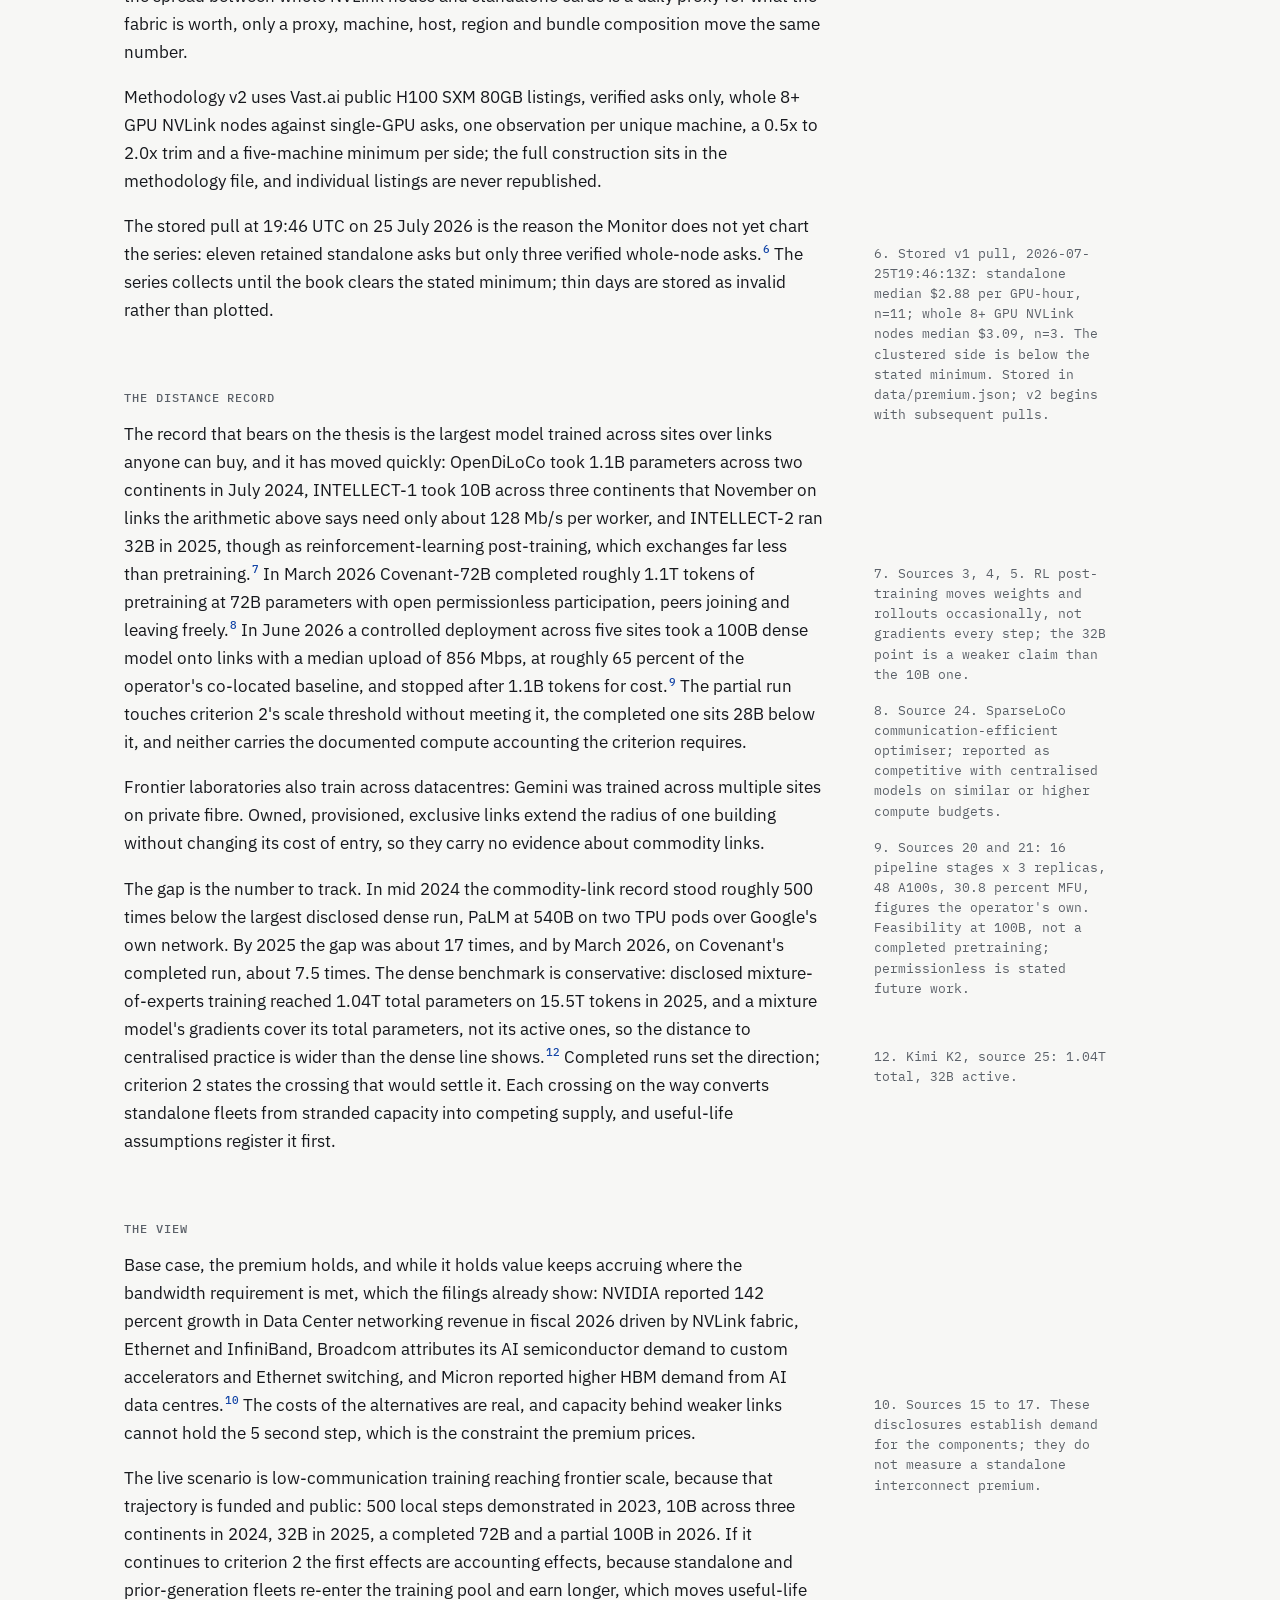
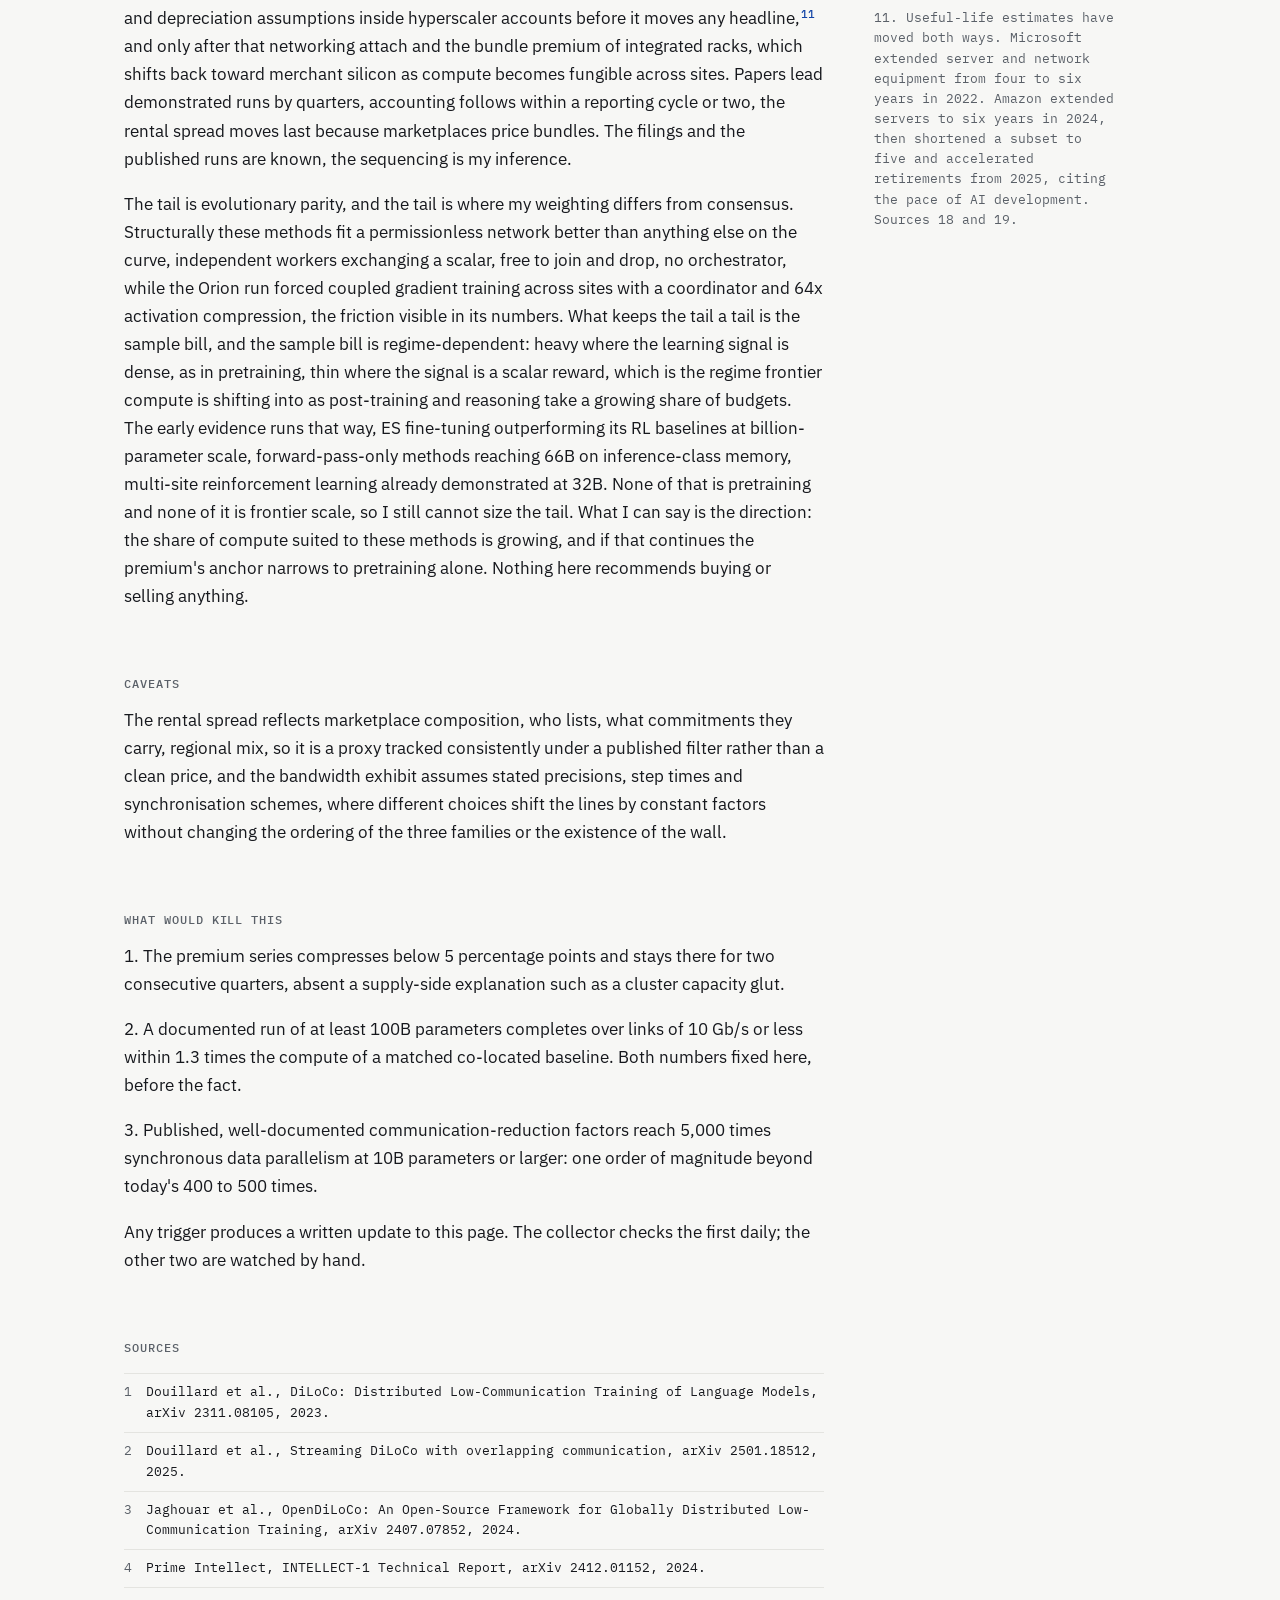
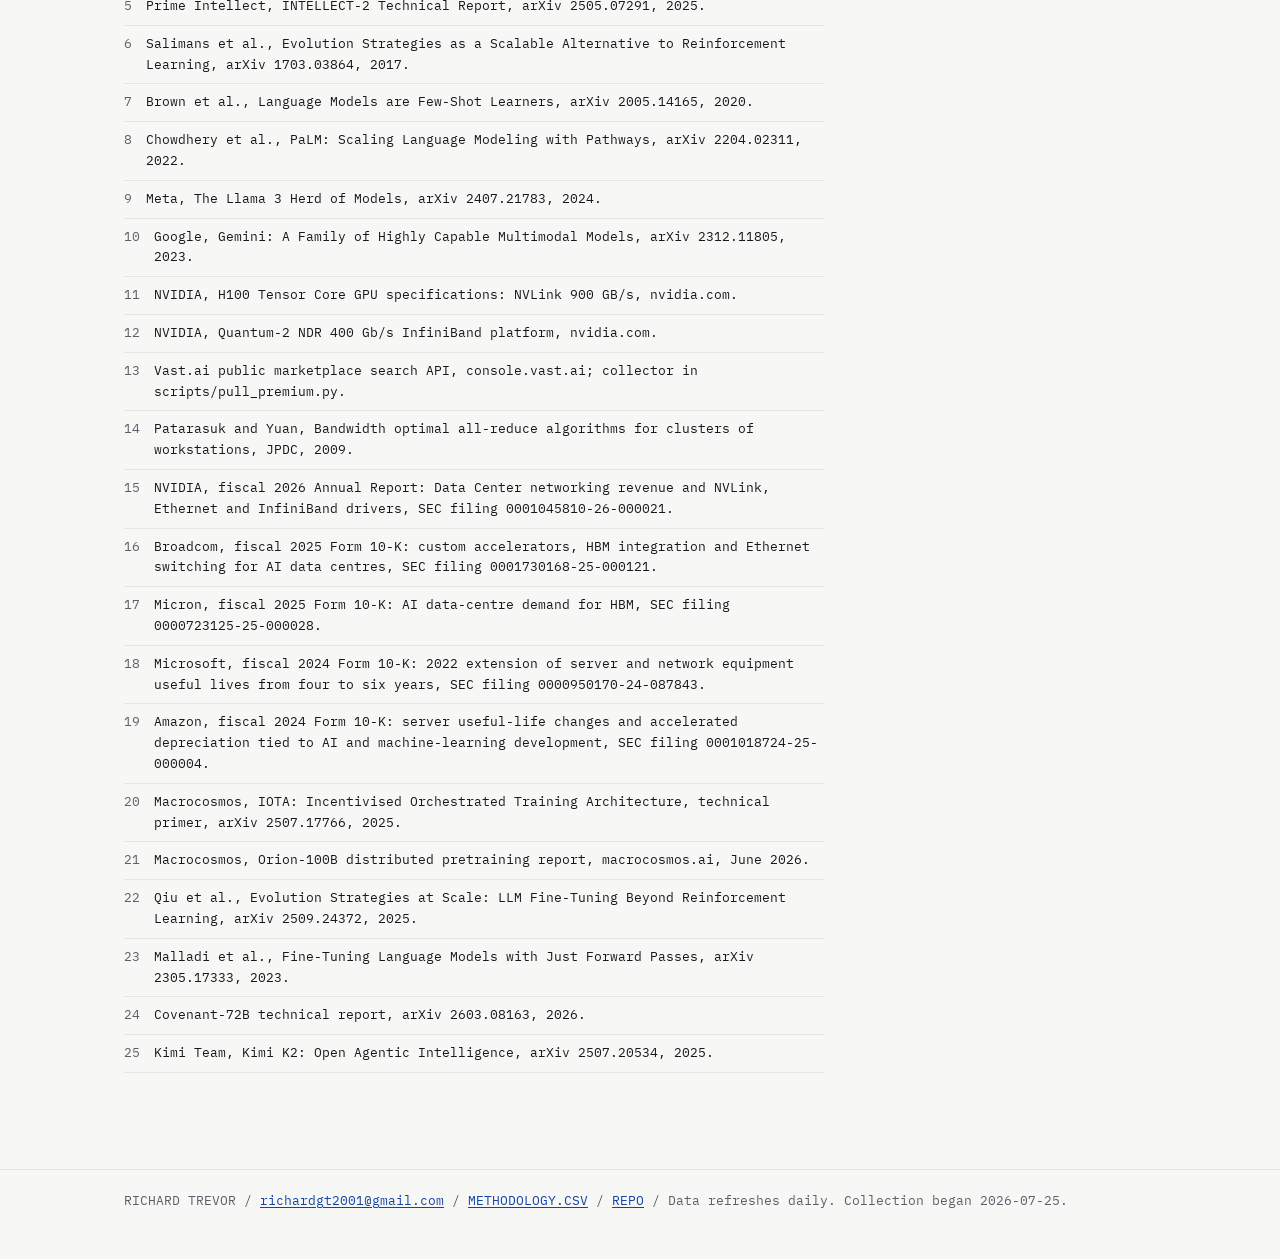
==== commit a722f6bd: "Note the MoE trillion-scale context; dense line stated as conservative" ====
--- a/index.html
+++ b/index.html
@@ -183,8 +183,8 @@
     median upload of 856 Mbps, at roughly 65 percent of the operator's co-located baseline, and stopped
     after 1.1B tokens for cost.<sup class="sn-ref">9</sup>
     <span class="sidenote">9. Sources 20 and 21: 16 pipeline stages x 3 replicas, 48 A100s, 30.8 percent
-    average model FLOP utilisation, figures from the operator's own report. Engineering feasibility at
-    100B, not a completed pretraining; permissionless participation is stated as future work.</span>
+    MFU, figures the operator's own. Feasibility at 100B, not a completed pretraining; permissionless is
+    stated future work.</span>
     The partial run touches criterion 2's scale threshold without meeting it, the completed one sits 28B
     below it, and neither carries the documented compute accounting the criterion requires.</p>
     <p>Frontier laboratories also train across datacentres: Gemini was trained across multiple sites on
@@ -193,6 +193,11 @@
     <p>The gap is the number to track. In mid 2024 the commodity-link record stood roughly 500 times
     below the largest disclosed dense run, PaLM at 540B on two TPU pods over Google's own network. By
     2025 the gap was about 17 times, and by March 2026, on Covenant's completed run, about 7.5 times.
+    The dense benchmark is conservative: disclosed mixture-of-experts training reached 1.04T total
+    parameters on 15.5T tokens in 2025, and a mixture model's gradients cover its total parameters, not
+    its active ones, so the distance to centralised practice is wider than the dense line
+    shows.<sup class="sn-ref">12</sup>
+    <span class="sidenote">12. Kimi K2, source 25: 1.04T total, 32B active.</span>
     Completed runs set the direction; criterion 2 states the crossing that would settle it. Each
     crossing on the way converts standalone fleets from stranded capacity into competing supply, and
     useful-life assumptions register it first.</p>
@@ -288,6 +293,7 @@
       <li><span class="n">22</span><span>Qiu et al., Evolution Strategies at Scale: LLM Fine-Tuning Beyond Reinforcement Learning, arXiv 2509.24372, 2025.</span></li>
       <li><span class="n">23</span><span>Malladi et al., Fine-Tuning Language Models with Just Forward Passes, arXiv 2305.17333, 2023.</span></li>
       <li><span class="n">24</span><span>Covenant-72B technical report, arXiv 2603.08163, 2026.</span></li>
+      <li><span class="n">25</span><span>Kimi Team, Kimi K2: Open Agentic Intelligence, arXiv 2507.20534, 2025.</span></li>
     </ol>
   </section>
 
--- a/site.css
+++ b/site.css
@@ -466,7 +466,7 @@
 @media print {
   html, body { background: #FFFFFF; color: #000000; padding-top: 0; }
   .strip, nav.site, footer.site, .no-print { display: none !important; }
-  body { font-size: 9pt; line-height: 1.4; }
+  body { font-size: 8.5pt; line-height: 1.38; }
   .masthead { padding-top: 0; padding-bottom: 10pt; }
   .masthead h1 { font-size: 20pt; }
   a { color: #000000; text-decoration: none; }
@@ -481,7 +481,7 @@
   ol.sources li { padding: 2pt 0; font-size: 7.5pt; break-inside: avoid; }
   .sidenote { float: none; width: auto; margin: 2pt 0; display: block; border-left: 1pt solid #000000; padding-left: 8pt; font-size: 7.5pt; }
   #footnotes { margin-top: 6pt; }
-  #footnotes ol { columns: 2; column-gap: 16pt; }
+  #footnotes ol { columns: 3; column-gap: 16pt; }
   #footnotes li { margin-top: 0; break-inside: avoid; }
   .note-section { margin-top: 10pt; }
   footer.site { margin-top: 16pt; padding-bottom: 0; }
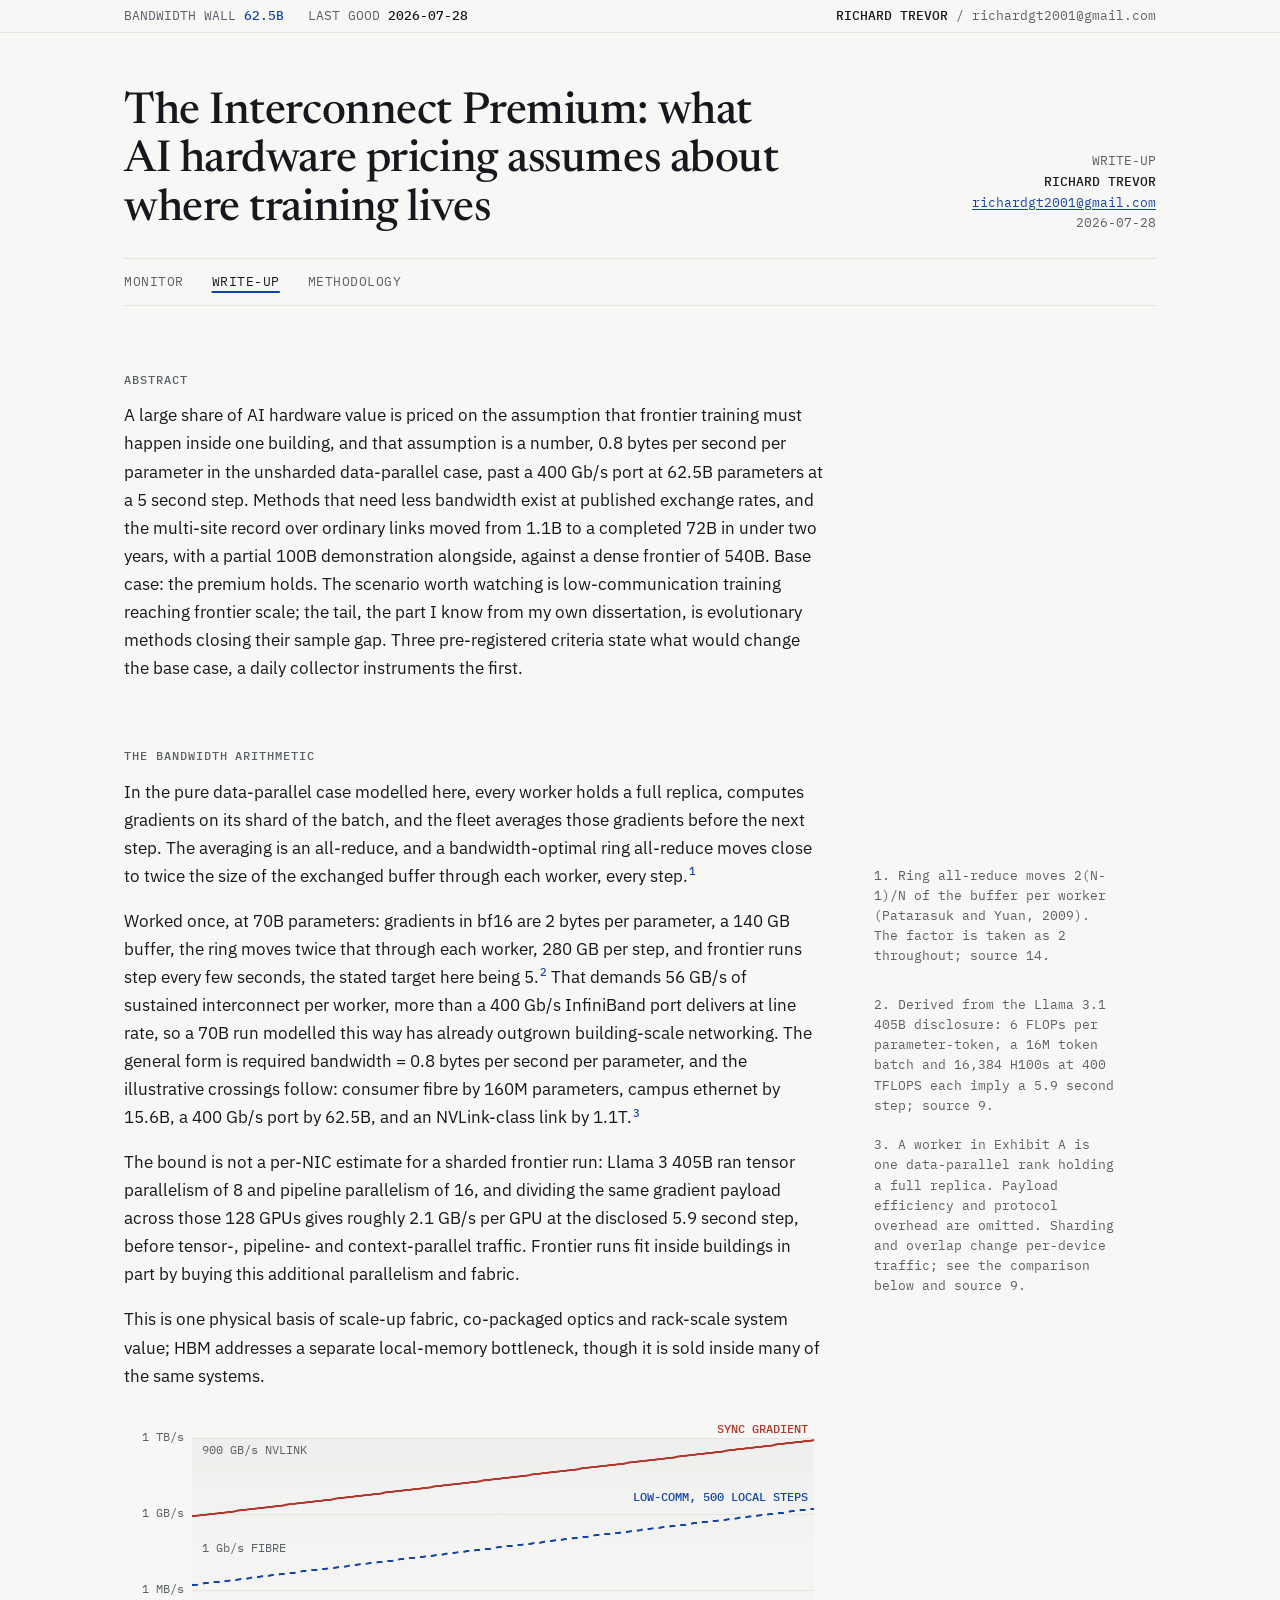
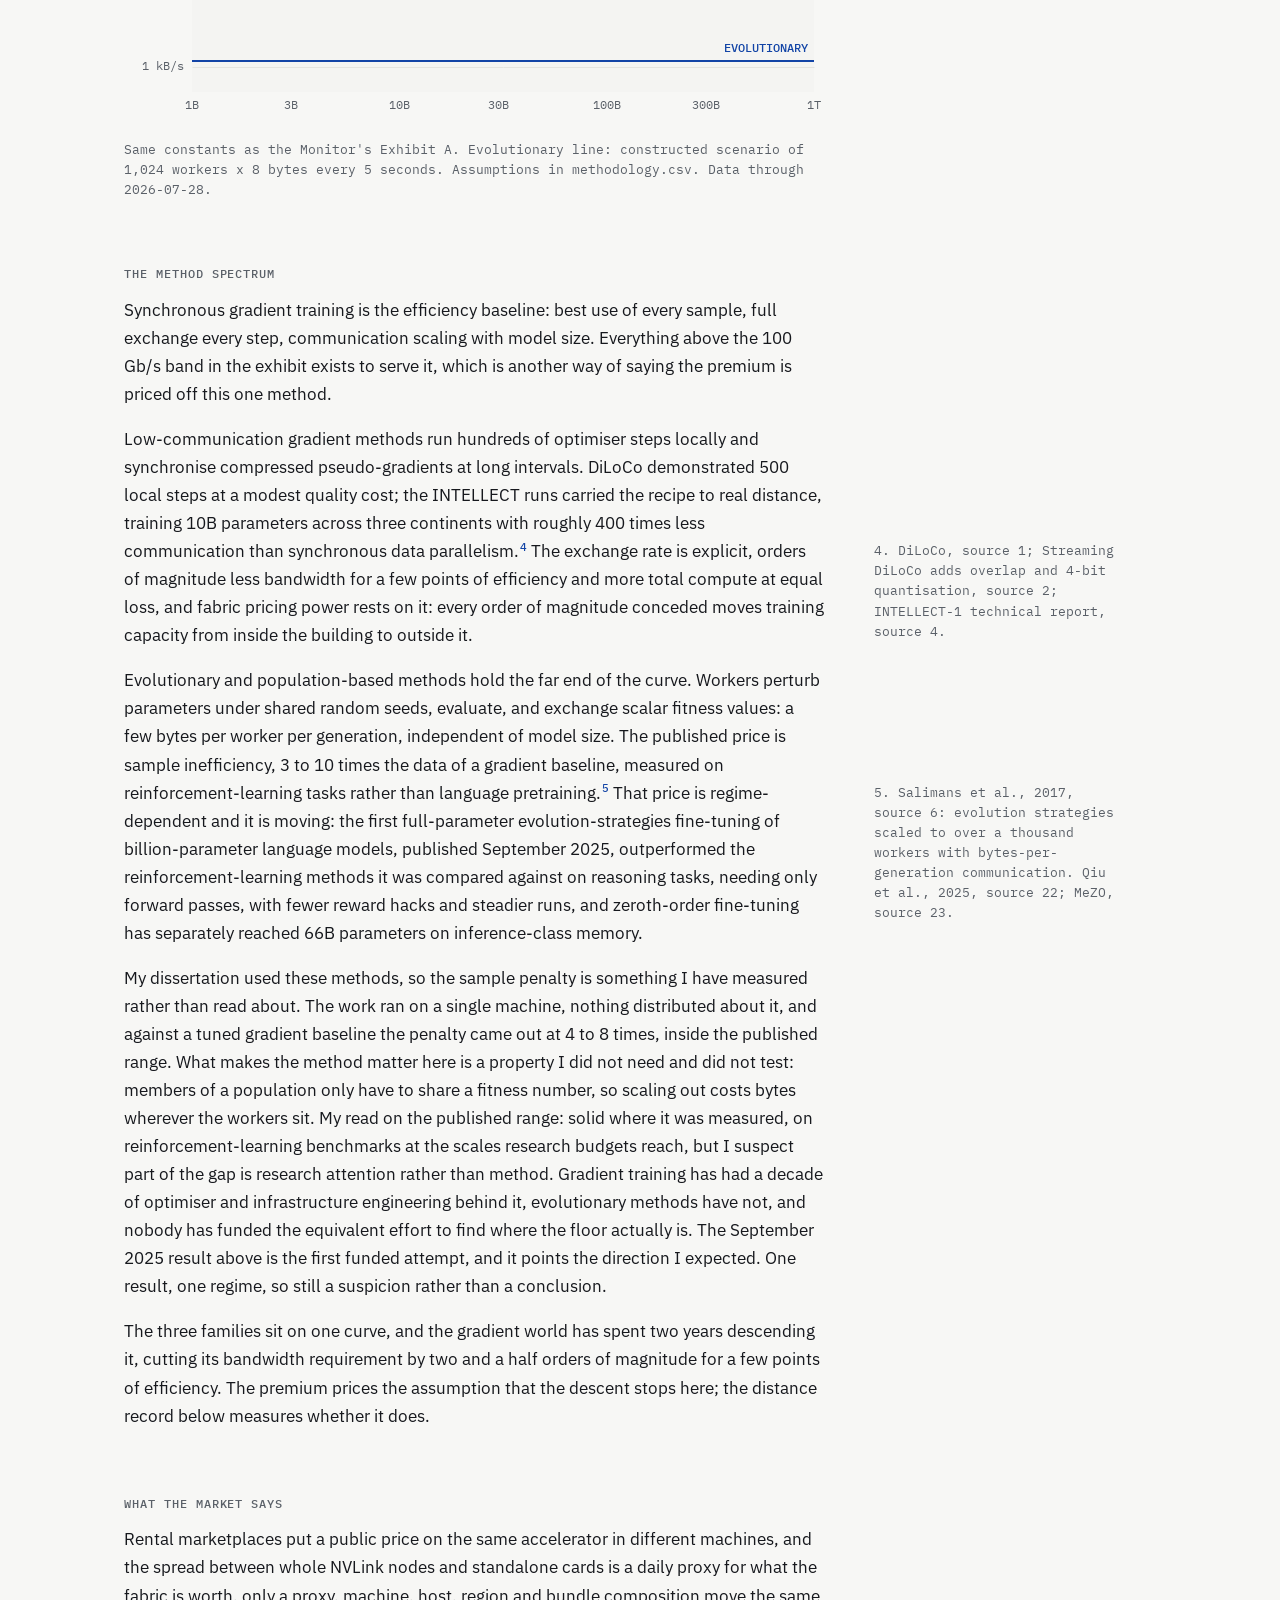
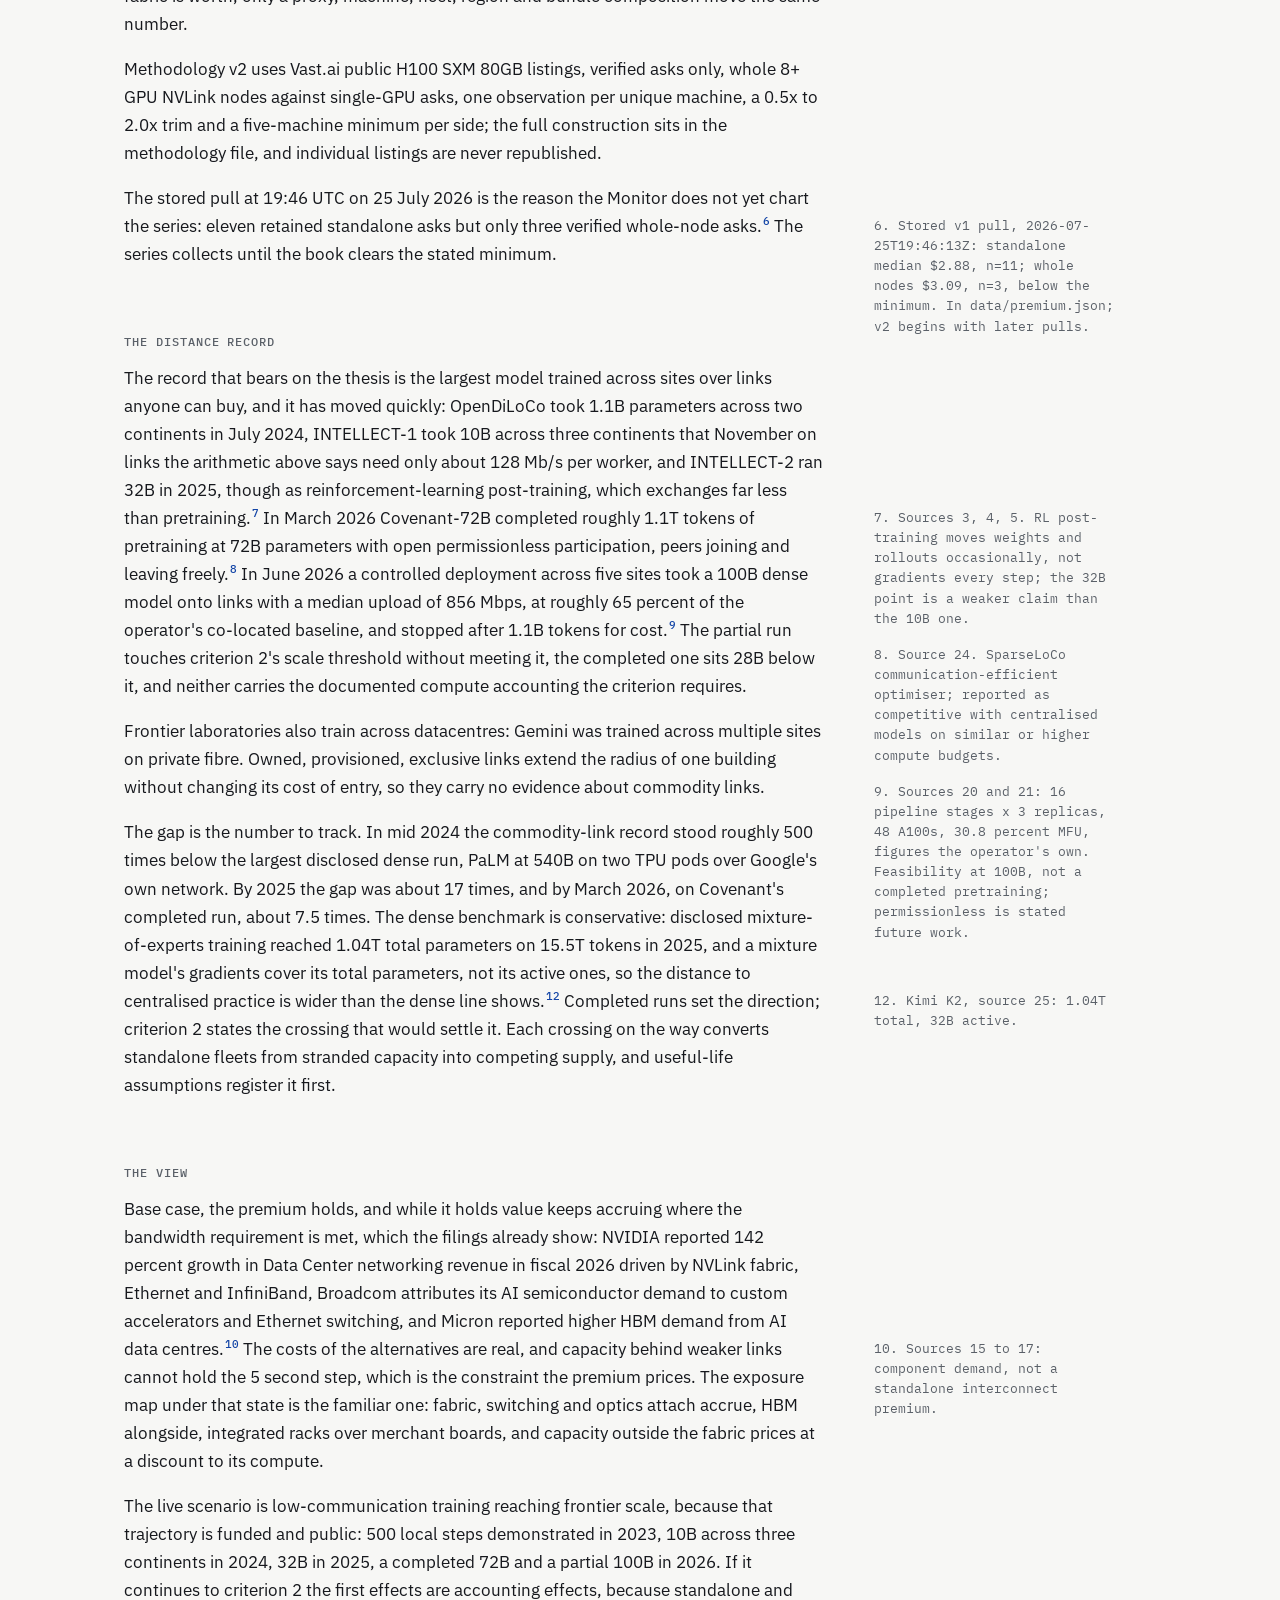
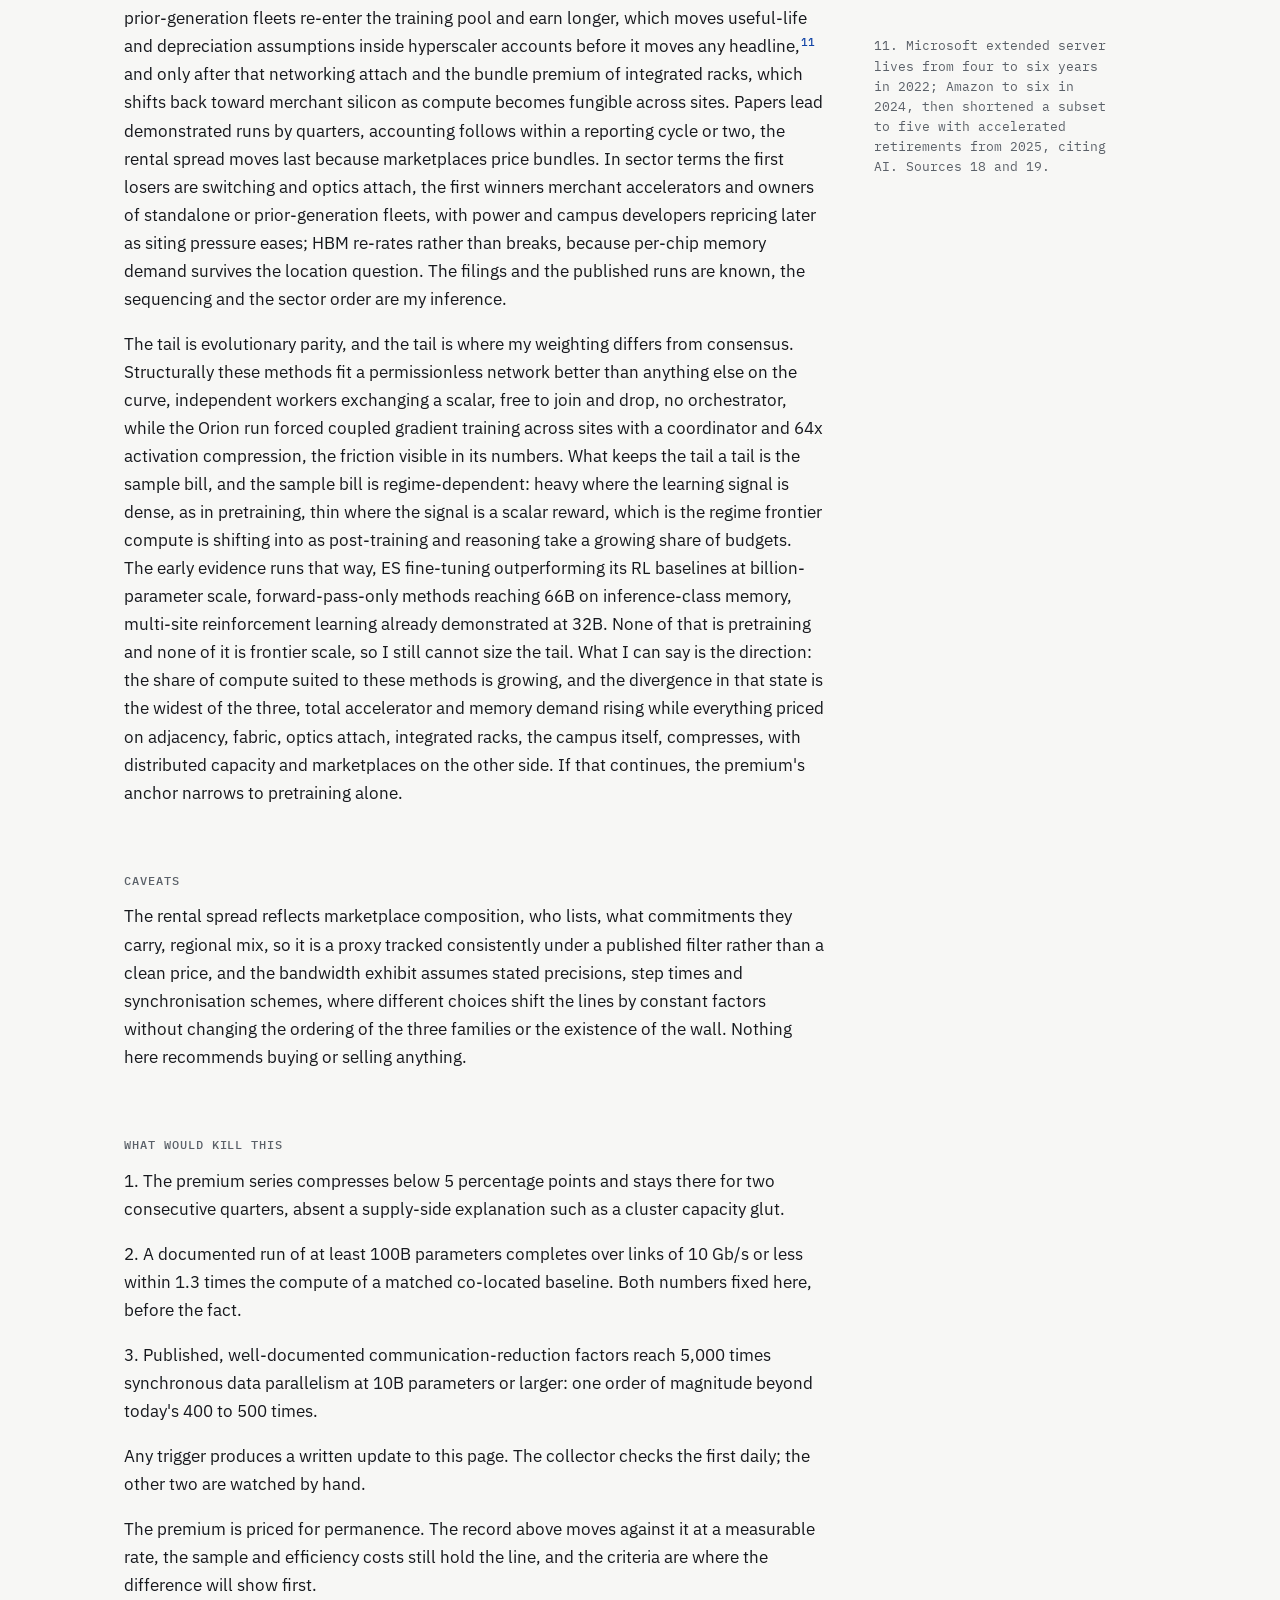
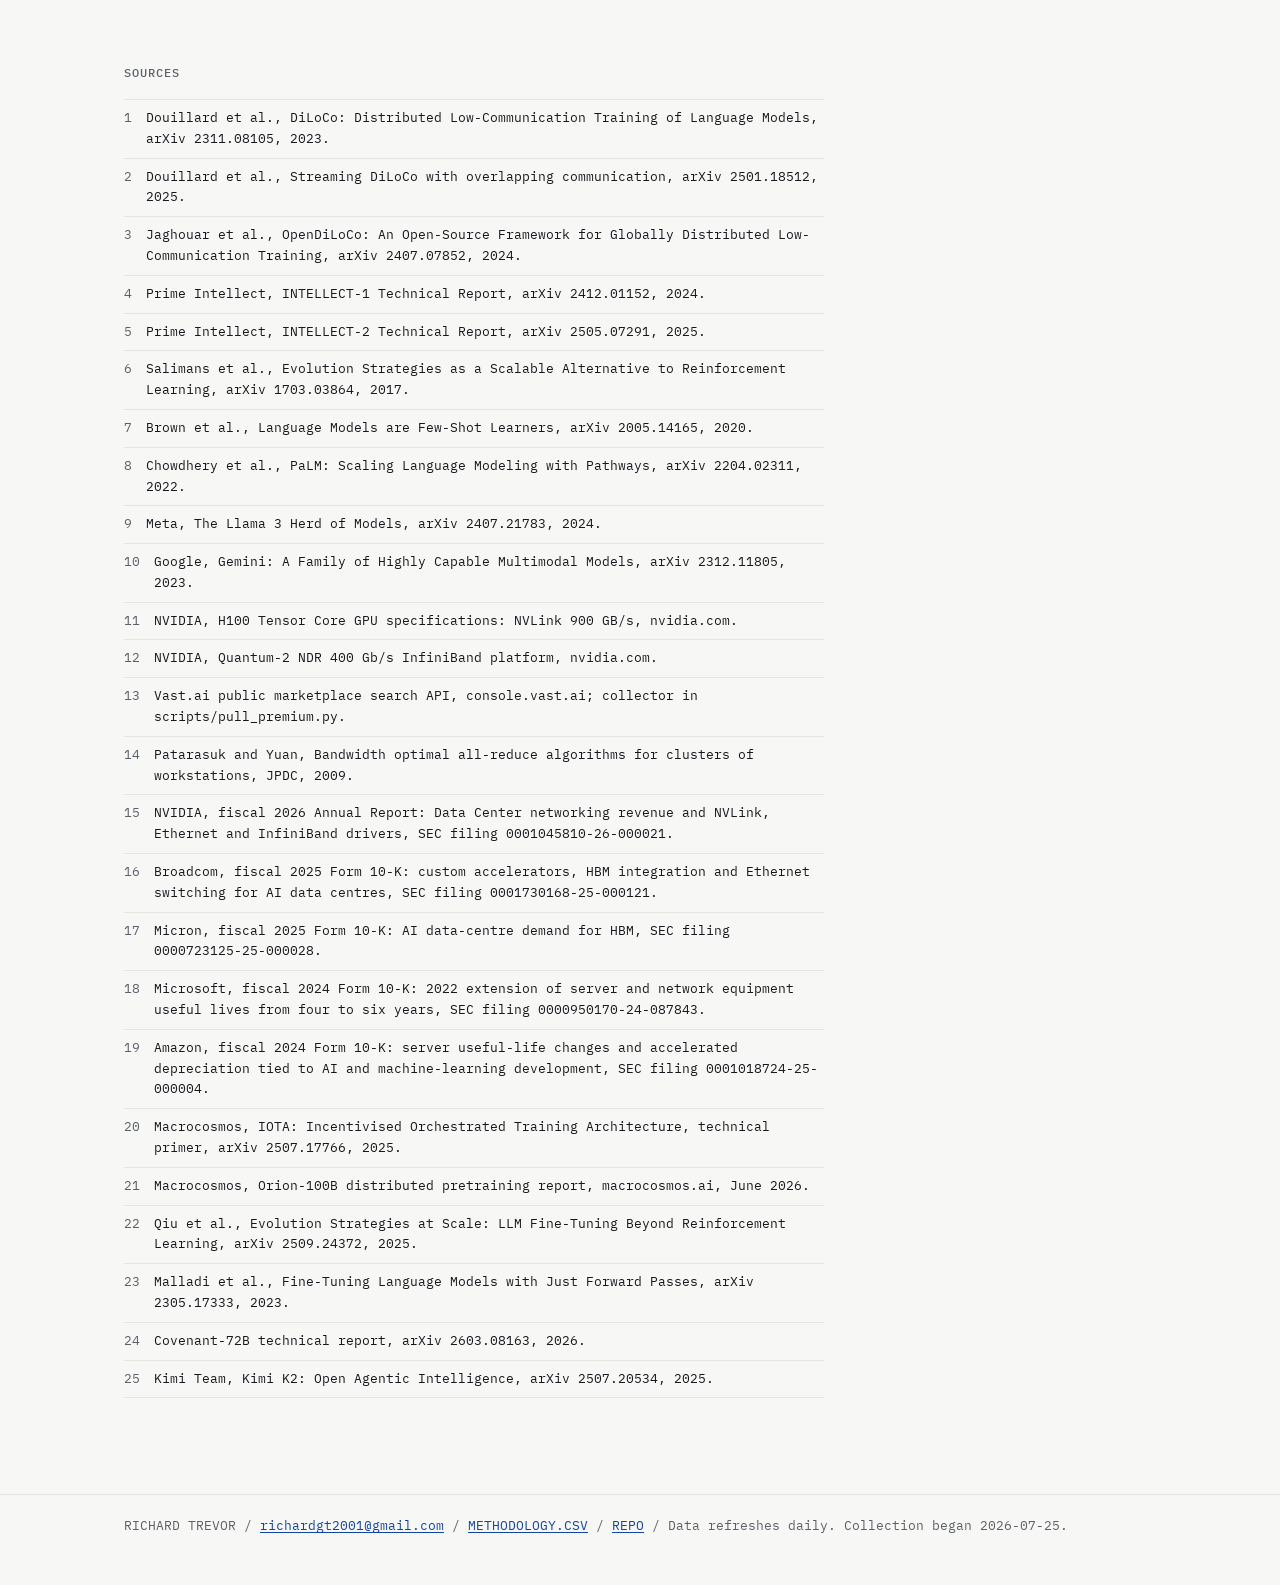
==== commit 0b11b05f: "Sector map per state, ending lands on the thesis" ====
--- a/index.html
+++ b/index.html
@@ -87,11 +87,11 @@
     <span class="sidenote">3. A worker in Exhibit A is one data-parallel rank holding a full replica.
     Payload efficiency and protocol overhead are omitted. Sharding and overlap change per-device
     traffic; see the comparison below and source 9.</span></p>
-    <p>The bound is not a per-NIC estimate for a sharded frontier run. Meta's disclosed Llama 3 405B
-    layout used tensor parallelism of 8 and pipeline parallelism of 16. Dividing the same gradient payload
-    across those 128 GPUs gives approximately 2.1 GB/s of gradient-sync traffic per GPU at the disclosed
-    5.9 second step, before tensor-, pipeline- and context-parallel traffic or protocol overhead. Frontier
-    runs fit inside buildings in part by buying this additional parallelism and fabric.</p>
+    <p>The bound is not a per-NIC estimate for a sharded frontier run: Llama 3 405B ran tensor
+    parallelism of 8 and pipeline parallelism of 16, and dividing the same gradient payload across those
+    128 GPUs gives roughly 2.1 GB/s per GPU at the disclosed 5.9 second step, before tensor-, pipeline-
+    and context-parallel traffic. Frontier runs fit inside buildings in part by buying this additional
+    parallelism and fabric.</p>
     <p>This is one physical basis of scale-up fabric, co-packaged optics and rack-scale system value;
     HBM addresses a separate local-memory bottleneck, though it is sold inside many of the same
     systems.</p>
@@ -115,9 +115,9 @@
     continents with roughly 400 times less communication than synchronous data parallelism.<sup class="sn-ref">4</sup>
     <span class="sidenote">4. DiLoCo, source 1; Streaming DiLoCo adds overlap and 4-bit quantisation,
     source 2; INTELLECT-1 technical report, source 4.</span>
-    The exchange rate is explicit: orders of magnitude less bandwidth, a few points of efficiency, more
-    total compute for equal loss. Fabric pricing power rests on that exchange rate: every order of
-    magnitude conceded moves training capacity from inside the building to outside it.</p>
+    The exchange rate is explicit, orders of magnitude less bandwidth for a few points of efficiency
+    and more total compute at equal loss, and fabric pricing power rests on it: every order of magnitude
+    conceded moves training capacity from inside the building to outside it.</p>
     <p>Evolutionary and population-based methods hold the far end of the curve. Workers perturb parameters
     under shared random seeds, evaluate, and exchange scalar fitness values: a few bytes per worker per
     generation, independent of model size. The published price is sample inefficiency, 3 to 10 times the
@@ -159,11 +159,9 @@
     listings are never republished.</p>
     <p>The stored pull at 19:46 UTC on 25 July 2026 is the reason the Monitor does not yet chart the
     series: eleven retained standalone asks but only three verified whole-node asks.<sup class="sn-ref">6</sup>
-    <span class="sidenote">6. Stored v1 pull, 2026-07-25T19:46:13Z: standalone median $2.88 per GPU-hour,
-    n=11; whole 8+ GPU NVLink nodes median $3.09, n=3. The clustered side is below the stated minimum.
-    Stored in data/premium.json; v2 begins with subsequent pulls.</span>
-    The series collects until the book clears the stated minimum; thin days are stored as invalid rather
-    than plotted.</p>
+    <span class="sidenote">6. Stored v1 pull, 2026-07-25T19:46:13Z: standalone median $2.88, n=11; whole
+    nodes $3.09, n=3, below the minimum. In data/premium.json; v2 begins with later pulls.</span>
+    The series collects until the book clears the stated minimum.</p>
   </section>
 
   <section class="note-section">
@@ -210,25 +208,29 @@
     Center networking revenue in fiscal 2026 driven by NVLink fabric, Ethernet and InfiniBand, Broadcom
     attributes its AI semiconductor demand to custom accelerators and Ethernet switching, and Micron
     reported higher HBM demand from AI data centres.<sup class="sn-ref">10</sup>
-    <span class="sidenote">10. Sources 15 to 17. These disclosures establish demand for the components;
-    they do not measure a standalone interconnect premium.</span>
+    <span class="sidenote">10. Sources 15 to 17: component demand, not a standalone interconnect
+    premium.</span>
     The costs of the alternatives are real, and capacity behind weaker links cannot hold the 5 second
-    step, which is the constraint the premium prices.</p>
+    step, which is the constraint the premium prices. The exposure map under that state is the familiar
+    one: fabric, switching and optics attach accrue, HBM alongside, integrated racks over merchant
+    boards, and capacity outside the fabric prices at a discount to its compute.</p>
     <p>The live scenario is low-communication training reaching frontier scale, because that trajectory
     is funded and public: 500 local steps demonstrated in 2023, 10B across three continents in 2024, 32B
     in 2025, a completed 72B and a partial 100B in 2026. If it continues to criterion 2 the first effects are accounting
     effects, because standalone and prior-generation fleets re-enter the training pool and earn longer,
     which moves useful-life and depreciation assumptions inside hyperscaler accounts before it moves any
     headline,<sup class="sn-ref">11</sup>
-    <span class="sidenote">11. Useful-life estimates have moved both ways. Microsoft extended server and
-    network equipment from four to six years in 2022. Amazon extended servers to six years in 2024, then
-    shortened a subset to five and accelerated retirements from 2025, citing the pace of AI development.
+    <span class="sidenote">11. Microsoft extended server lives from four to six years in 2022; Amazon to
+    six in 2024, then shortened a subset to five with accelerated retirements from 2025, citing AI.
     Sources 18 and 19.</span>
     and only after that networking attach and the bundle premium of integrated racks, which shifts back
     toward merchant silicon as compute becomes fungible across sites. Papers lead demonstrated runs by
     quarters, accounting follows within a reporting cycle or two, the rental spread moves last because
-    marketplaces price bundles. The filings and the published runs are known, the sequencing is my
-    inference.</p>
+    marketplaces price bundles. In sector terms the first losers are switching and optics attach, the
+    first winners merchant accelerators and owners of standalone or prior-generation fleets, with power
+    and campus developers repricing later as siting pressure eases; HBM re-rates rather than breaks,
+    because per-chip memory demand survives the location question. The filings and the published runs
+    are known, the sequencing and the sector order are my inference.</p>
     <p>The tail is evolutionary parity, and the tail is where my weighting differs from consensus.
     Structurally these methods fit a permissionless network better than anything else on the curve,
     independent workers exchanging a scalar, free to join and drop, no orchestrator, while the Orion run
@@ -241,8 +243,10 @@
     66B on inference-class memory, multi-site reinforcement learning already demonstrated at 32B.
     None of that is pretraining and none of it is frontier scale, so I still cannot size the
     tail. What I can say is the direction: the share of compute suited to these methods is growing, and
-    if that continues the premium's anchor narrows to pretraining alone. Nothing here recommends buying
-    or selling anything.</p>
+    the divergence in that state is the widest of the three, total accelerator and memory demand rising
+    while everything priced on adjacency, fabric, optics attach, integrated racks, the campus itself,
+    compresses, with distributed capacity and marketplaces on the other side. If that continues, the
+    premium's anchor narrows to pretraining alone.</p>
   </section>
 
   <section class="note-section">
@@ -251,7 +255,7 @@
     regional mix, so it is a proxy tracked consistently under a published filter rather than a clean
     price, and the bandwidth exhibit assumes stated precisions, step times and synchronisation schemes,
     where different choices shift the lines by constant factors without changing the ordering of the
-    three families or the existence of the wall.</p>
+    three families or the existence of the wall. Nothing here recommends buying or selling anything.</p>
   </section>
 
   <section class="note-section">
@@ -264,6 +268,9 @@
     parallelism at 10B parameters or larger: one order of magnitude beyond today's 400 to 500 times.</p>
     <p>Any trigger produces a written update to this page. The collector checks the first daily; the
     other two are watched by hand.</p>
+    <p>The premium is priced for permanence. The record above moves against it at a measurable rate, the
+    sample and efficiency costs still hold the line, and the criteria are where the difference will show
+    first.</p>
   </section>
 
   <section class="note-section">
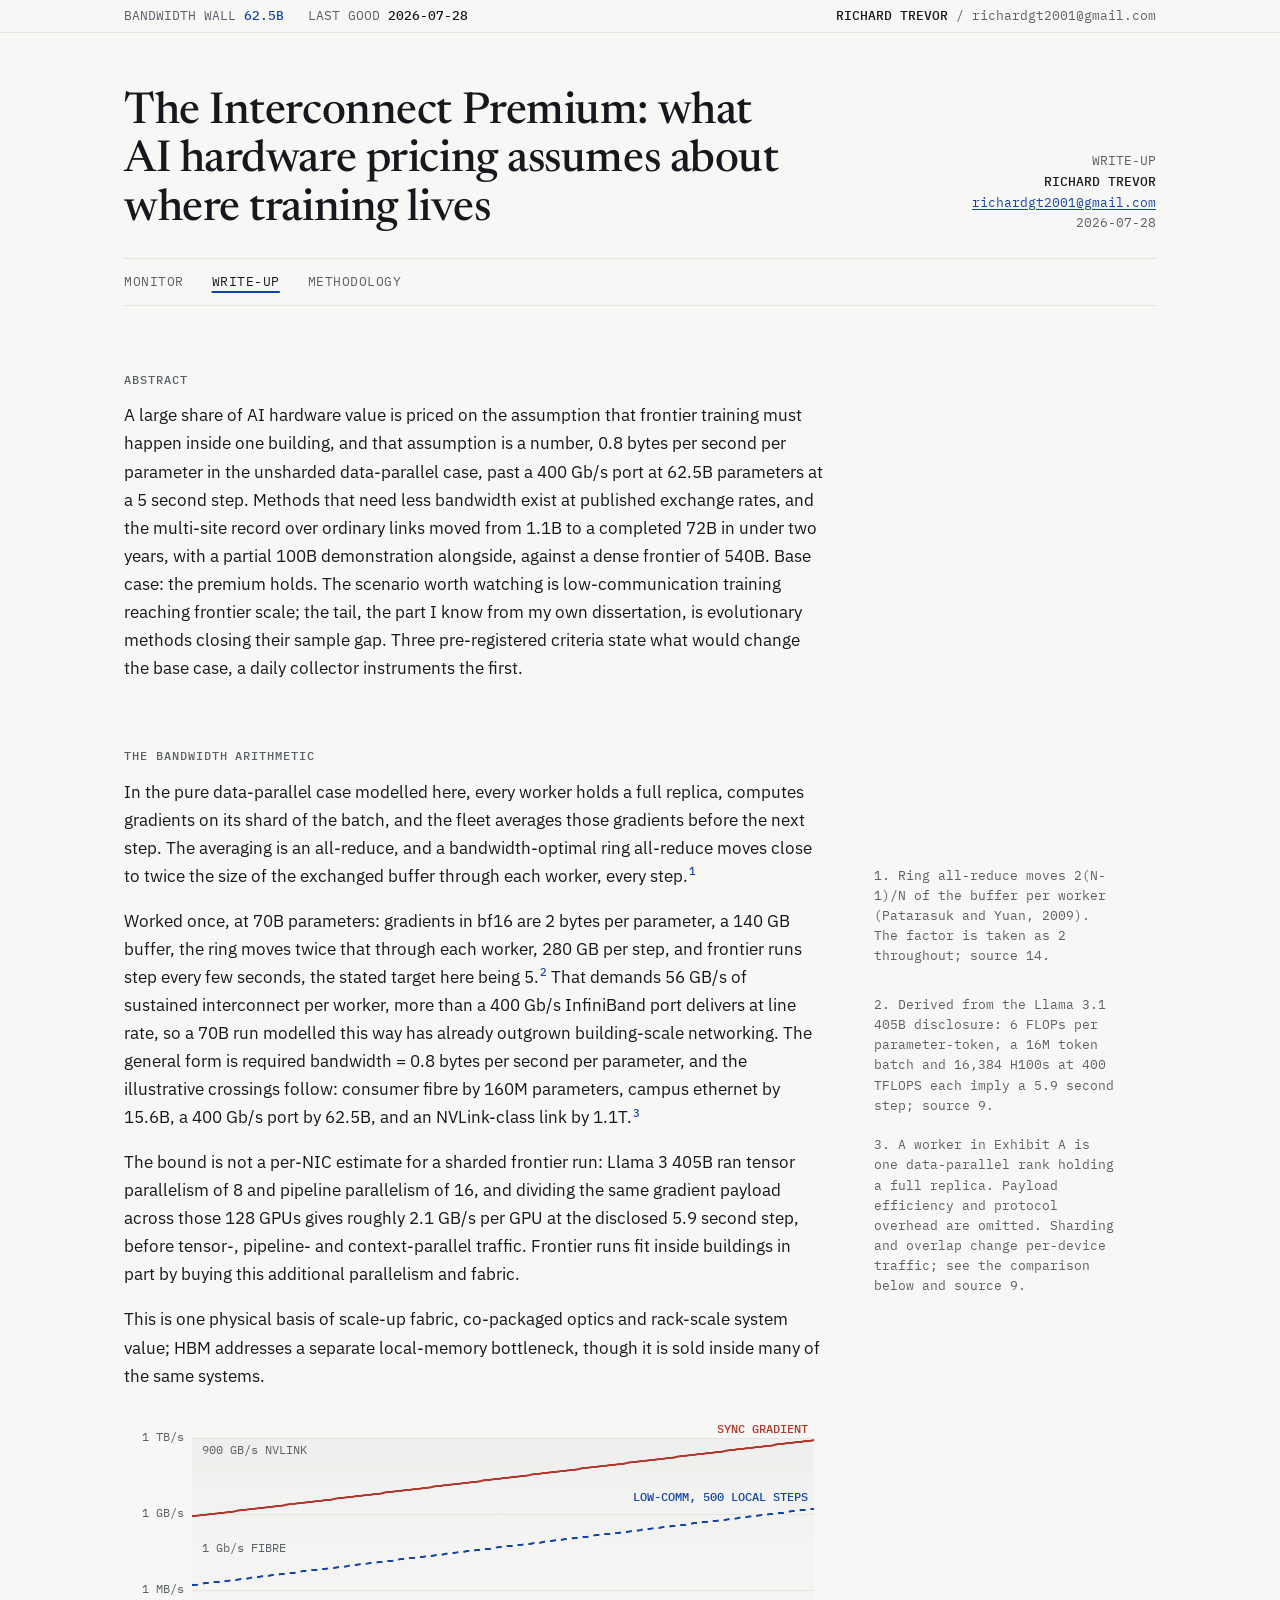
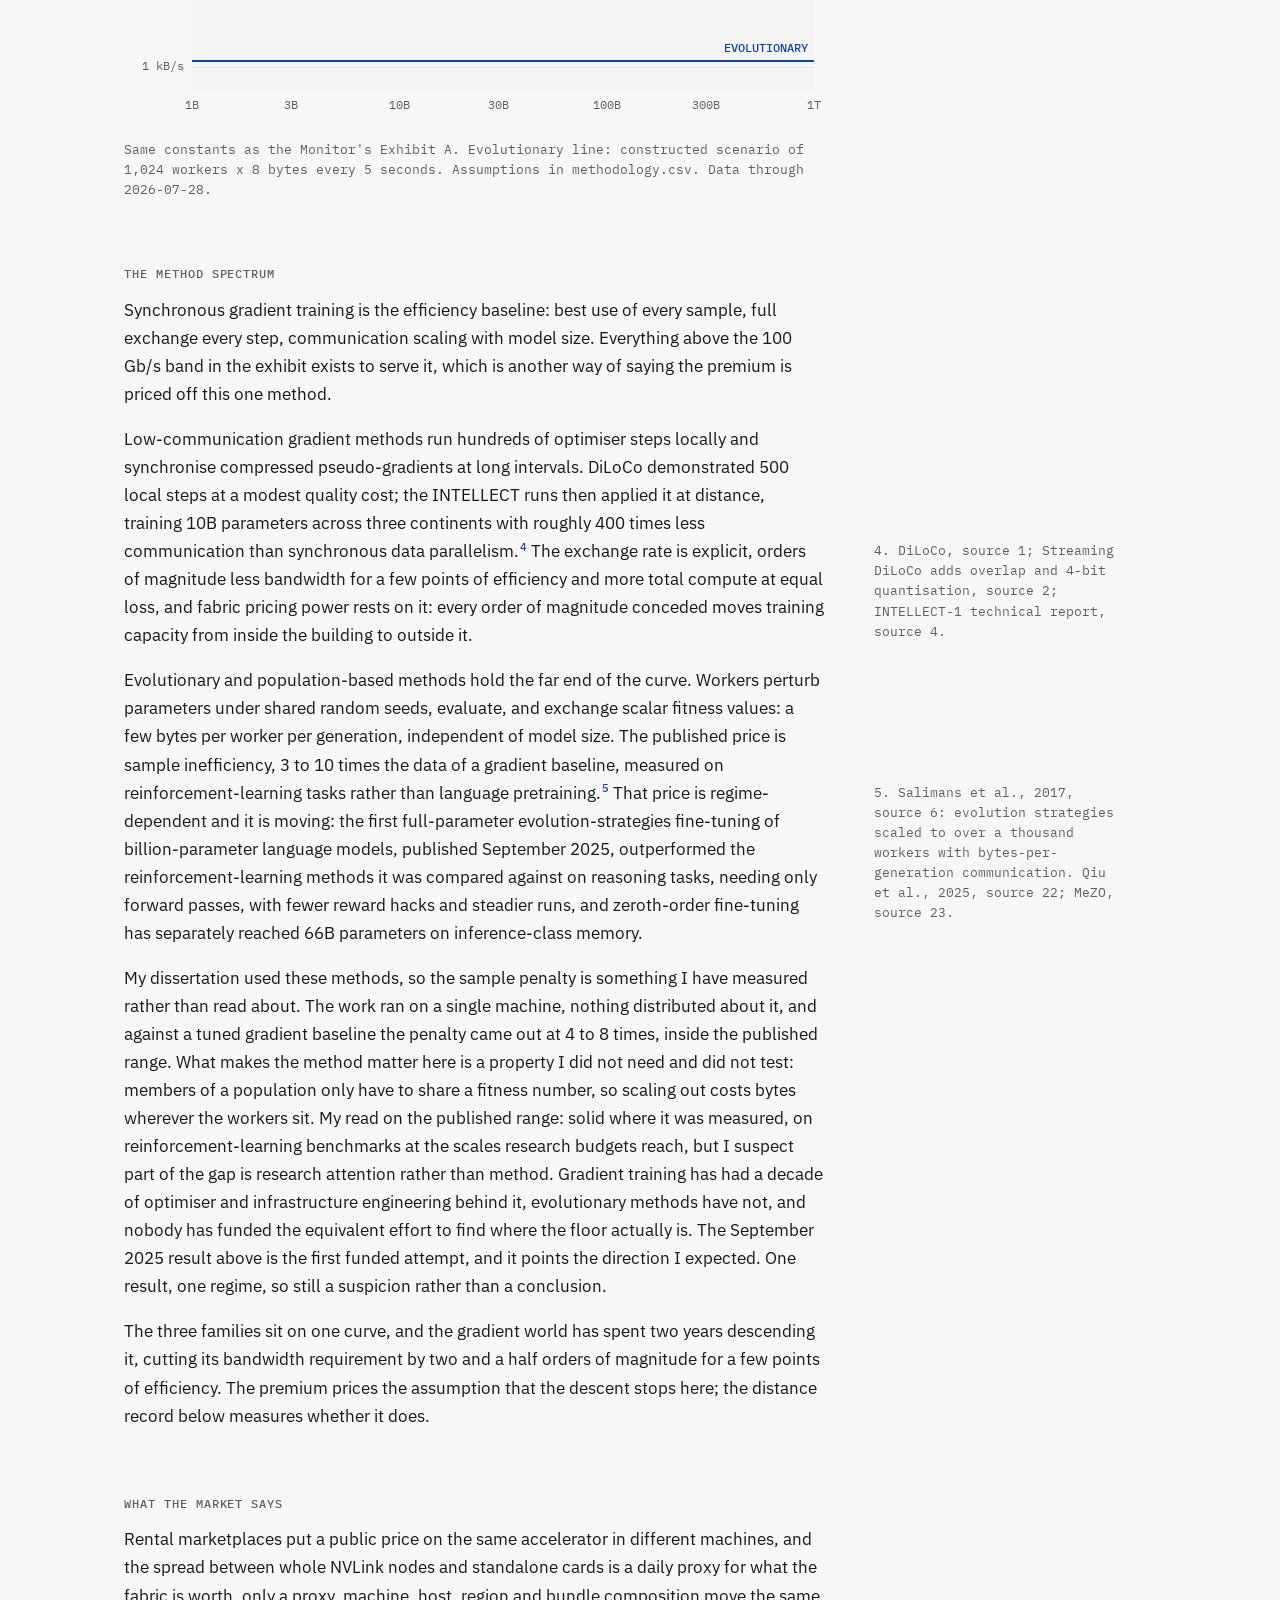
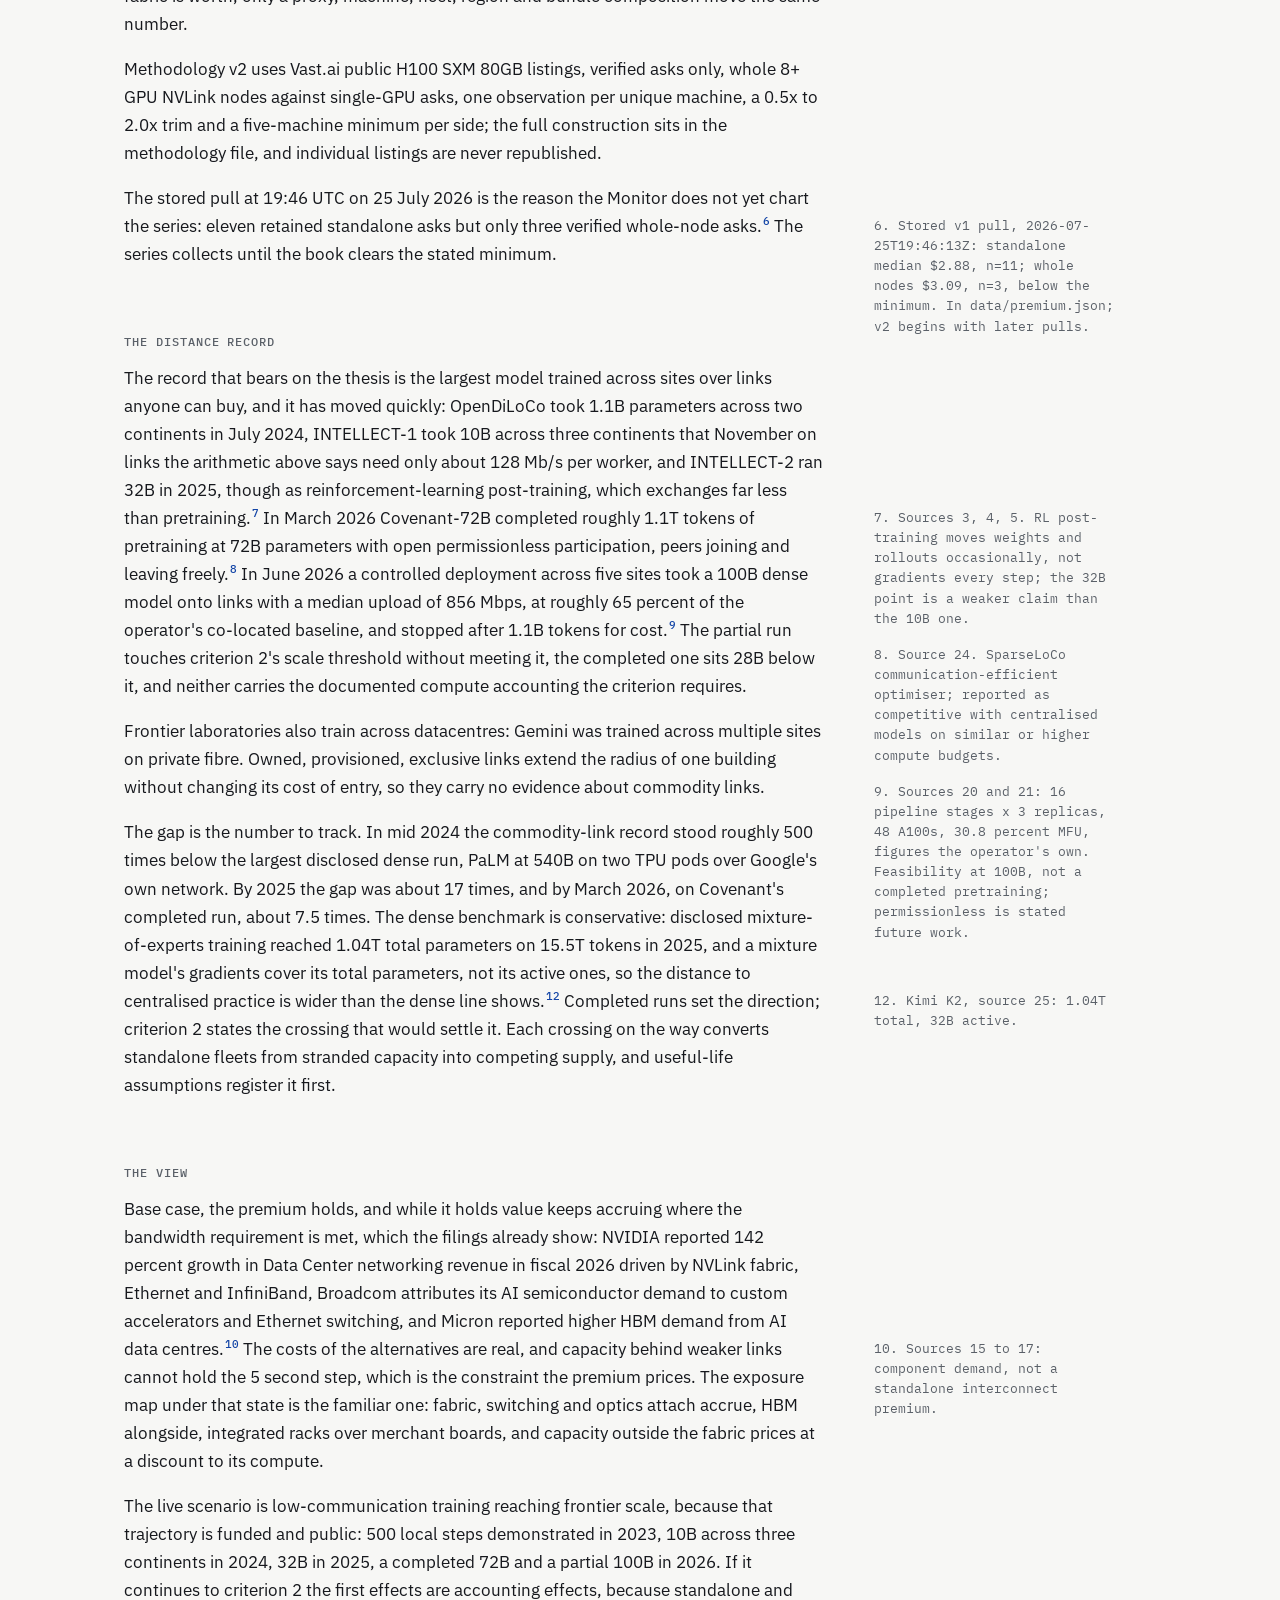
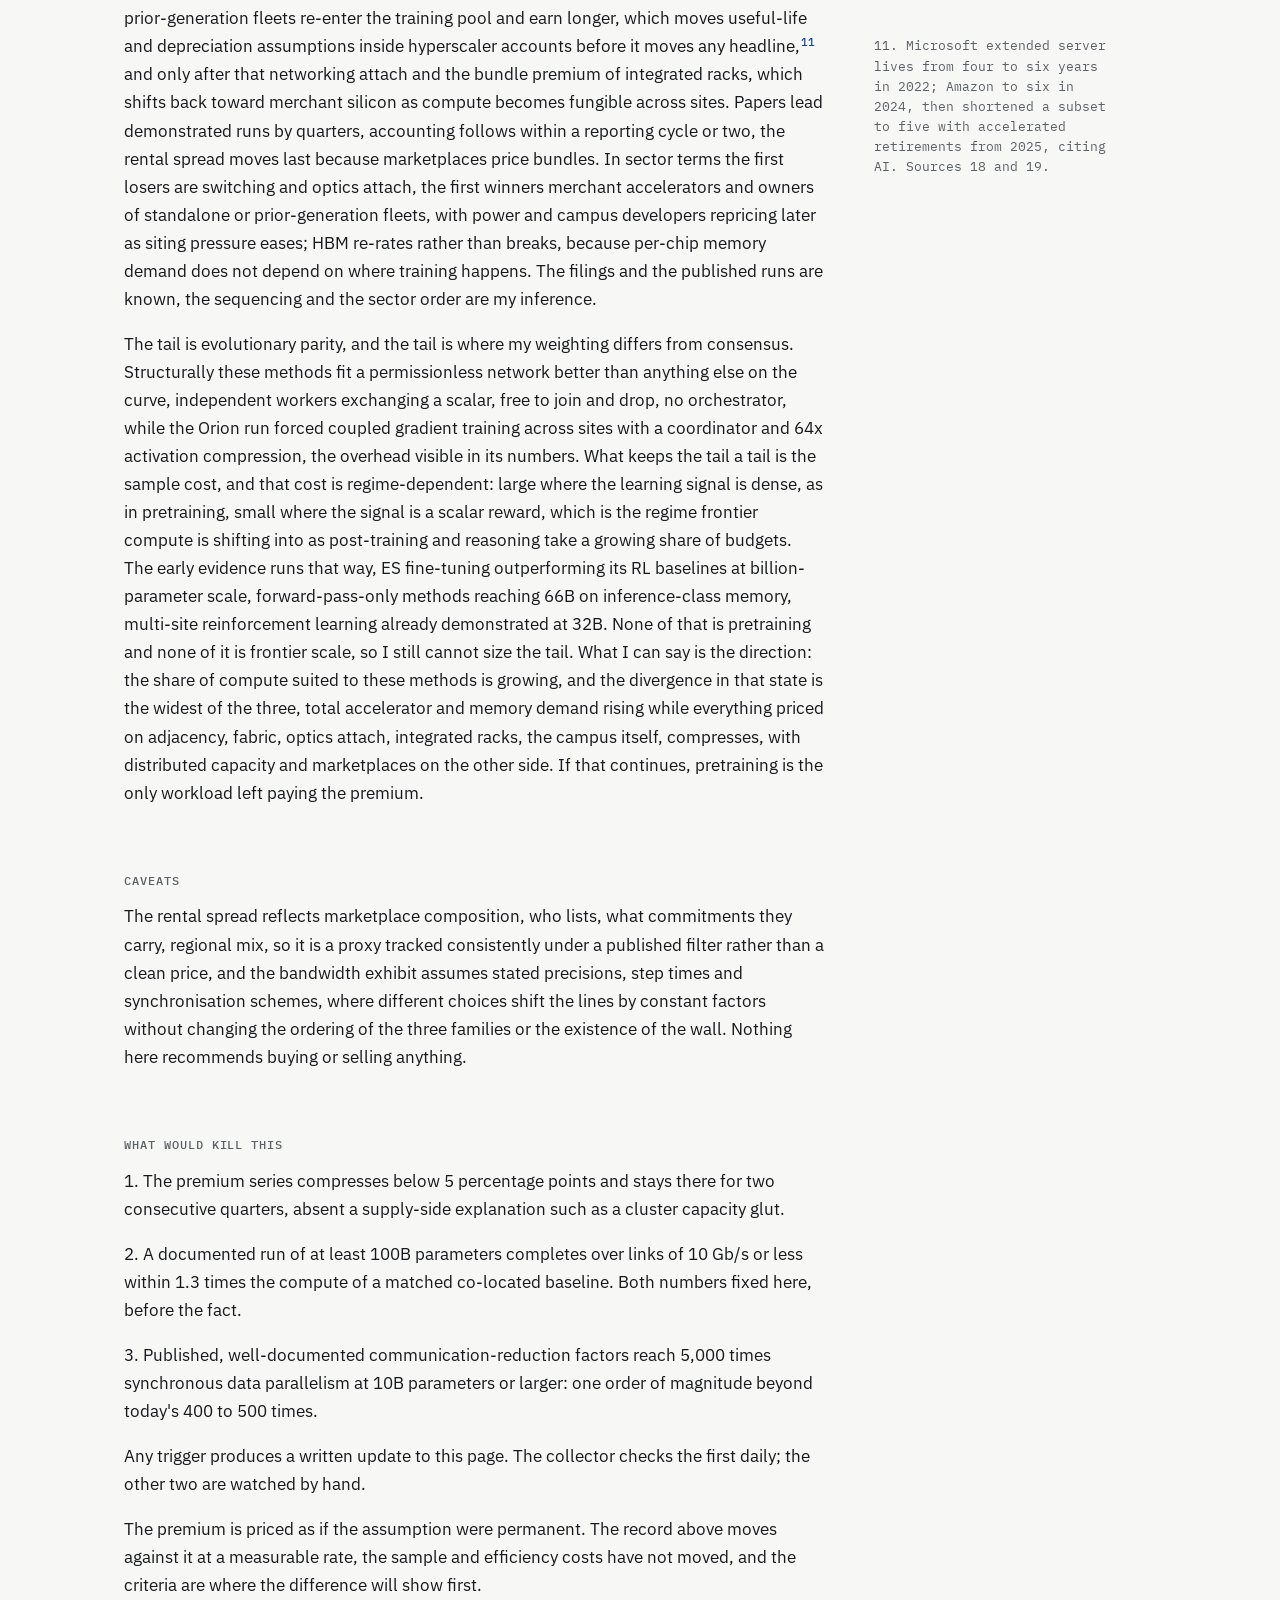
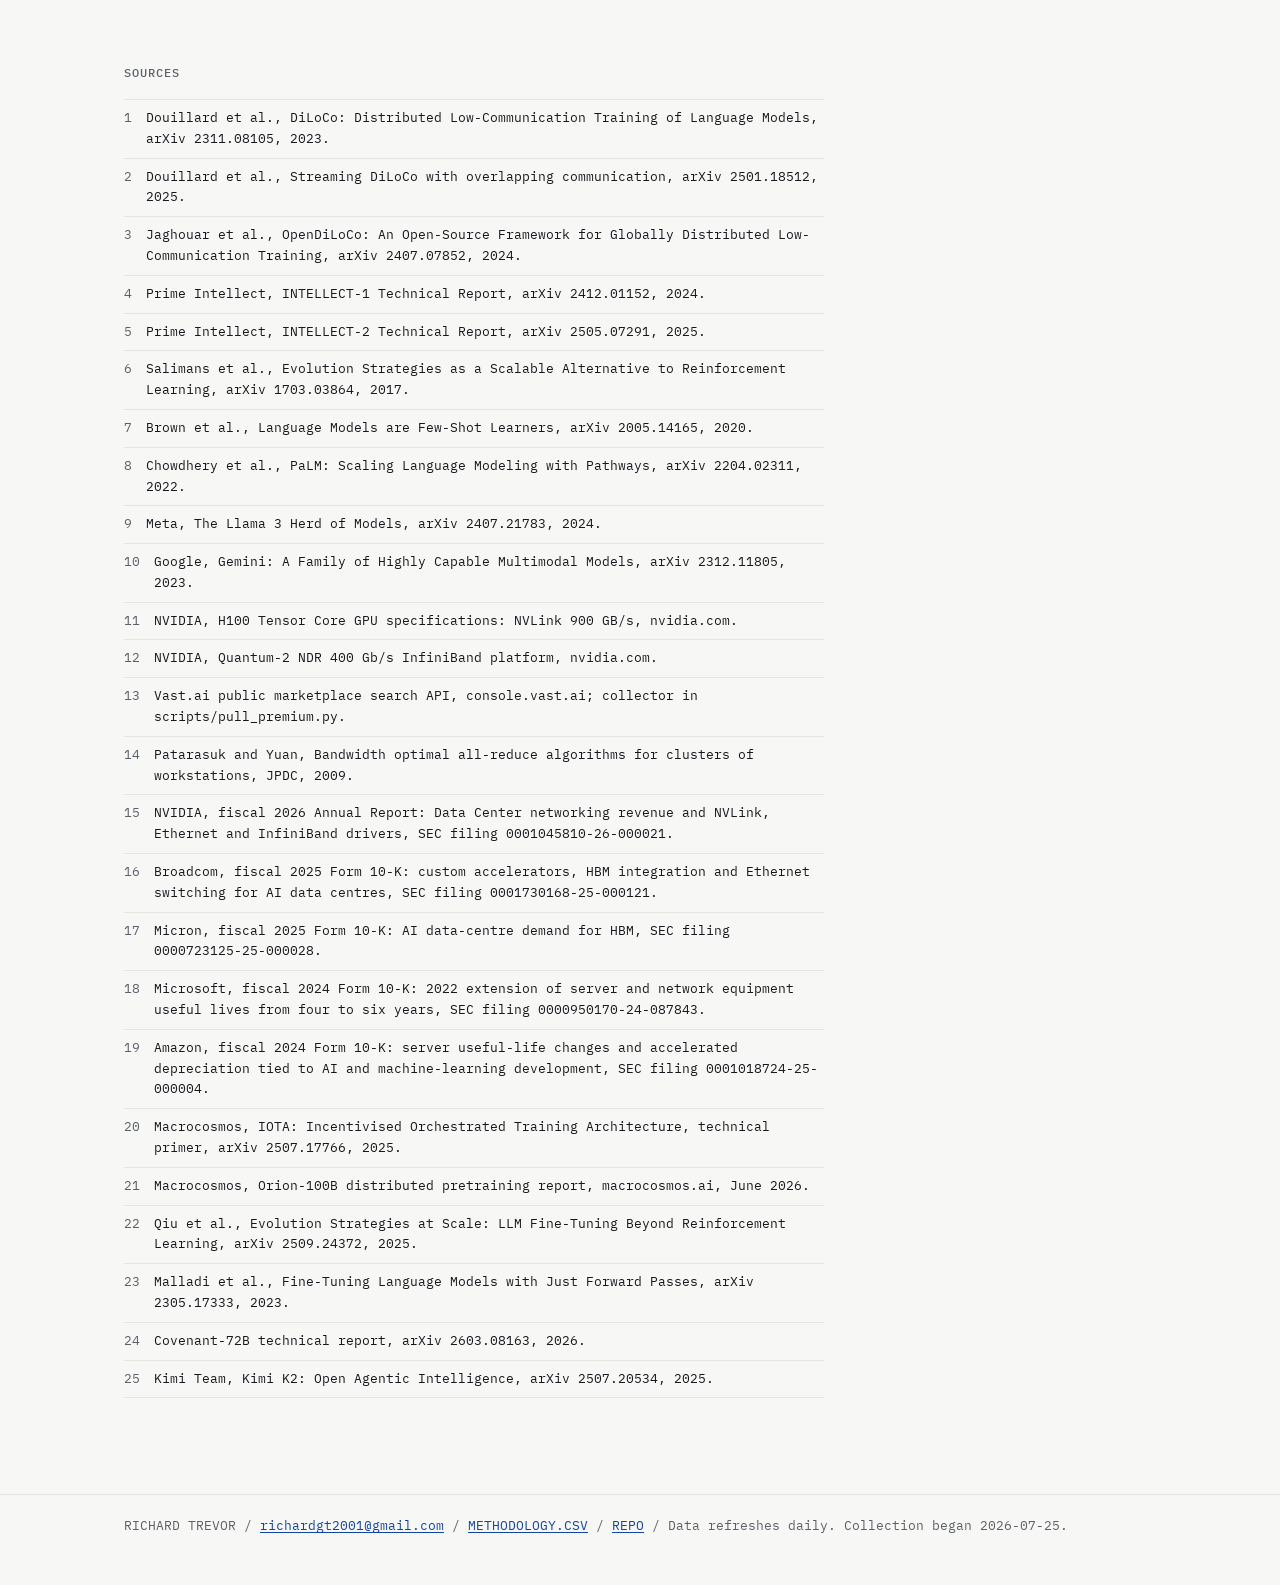
==== commit 78d5d317: "Plain statements replace idioms" ====
--- a/index.html
+++ b/index.html
@@ -111,7 +111,7 @@
     exists to serve it, which is another way of saying the premium is priced off this one method.</p>
     <p>Low-communication gradient methods run hundreds of optimiser steps locally and synchronise
     compressed pseudo-gradients at long intervals. DiLoCo demonstrated 500 local steps at a modest quality
-    cost; the INTELLECT runs carried the recipe to real distance, training 10B parameters across three
+    cost; the INTELLECT runs then applied it at distance, training 10B parameters across three
     continents with roughly 400 times less communication than synchronous data parallelism.<sup class="sn-ref">4</sup>
     <span class="sidenote">4. DiLoCo, source 1; Streaming DiLoCo adds overlap and 4-bit quantisation,
     source 2; INTELLECT-1 technical report, source 4.</span>
@@ -229,14 +229,14 @@
     marketplaces price bundles. In sector terms the first losers are switching and optics attach, the
     first winners merchant accelerators and owners of standalone or prior-generation fleets, with power
     and campus developers repricing later as siting pressure eases; HBM re-rates rather than breaks,
-    because per-chip memory demand survives the location question. The filings and the published runs
+    because per-chip memory demand does not depend on where training happens. The filings and the published runs
     are known, the sequencing and the sector order are my inference.</p>
     <p>The tail is evolutionary parity, and the tail is where my weighting differs from consensus.
     Structurally these methods fit a permissionless network better than anything else on the curve,
     independent workers exchanging a scalar, free to join and drop, no orchestrator, while the Orion run
     forced coupled gradient training across sites with a coordinator and 64x activation compression, the
-    friction visible in its numbers. What keeps the tail a tail is the sample bill, and the sample bill
-    is regime-dependent: heavy where the learning signal is dense, as in pretraining, thin where the
+    overhead visible in its numbers. What keeps the tail a tail is the sample cost, and that cost is
+    regime-dependent: large where the learning signal is dense, as in pretraining, small where the
     signal is a scalar reward, which is the regime frontier compute is shifting into as post-training
     and reasoning take a growing share of budgets. The early evidence runs that way, ES fine-tuning
     outperforming its RL baselines at billion-parameter scale, forward-pass-only methods reaching
@@ -245,8 +245,8 @@
     tail. What I can say is the direction: the share of compute suited to these methods is growing, and
     the divergence in that state is the widest of the three, total accelerator and memory demand rising
     while everything priced on adjacency, fabric, optics attach, integrated racks, the campus itself,
-    compresses, with distributed capacity and marketplaces on the other side. If that continues, the
-    premium's anchor narrows to pretraining alone.</p>
+    compresses, with distributed capacity and marketplaces on the other side. If that continues,
+    pretraining is the only workload left paying the premium.</p>
   </section>
 
   <section class="note-section">
@@ -268,9 +268,9 @@
     parallelism at 10B parameters or larger: one order of magnitude beyond today's 400 to 500 times.</p>
     <p>Any trigger produces a written update to this page. The collector checks the first daily; the
     other two are watched by hand.</p>
-    <p>The premium is priced for permanence. The record above moves against it at a measurable rate, the
-    sample and efficiency costs still hold the line, and the criteria are where the difference will show
-    first.</p>
+    <p>The premium is priced as if the assumption were permanent. The record above moves against it at a
+    measurable rate, the sample and efficiency costs have not moved, and the criteria are where the
+    difference will show first.</p>
   </section>
 
   <section class="note-section">
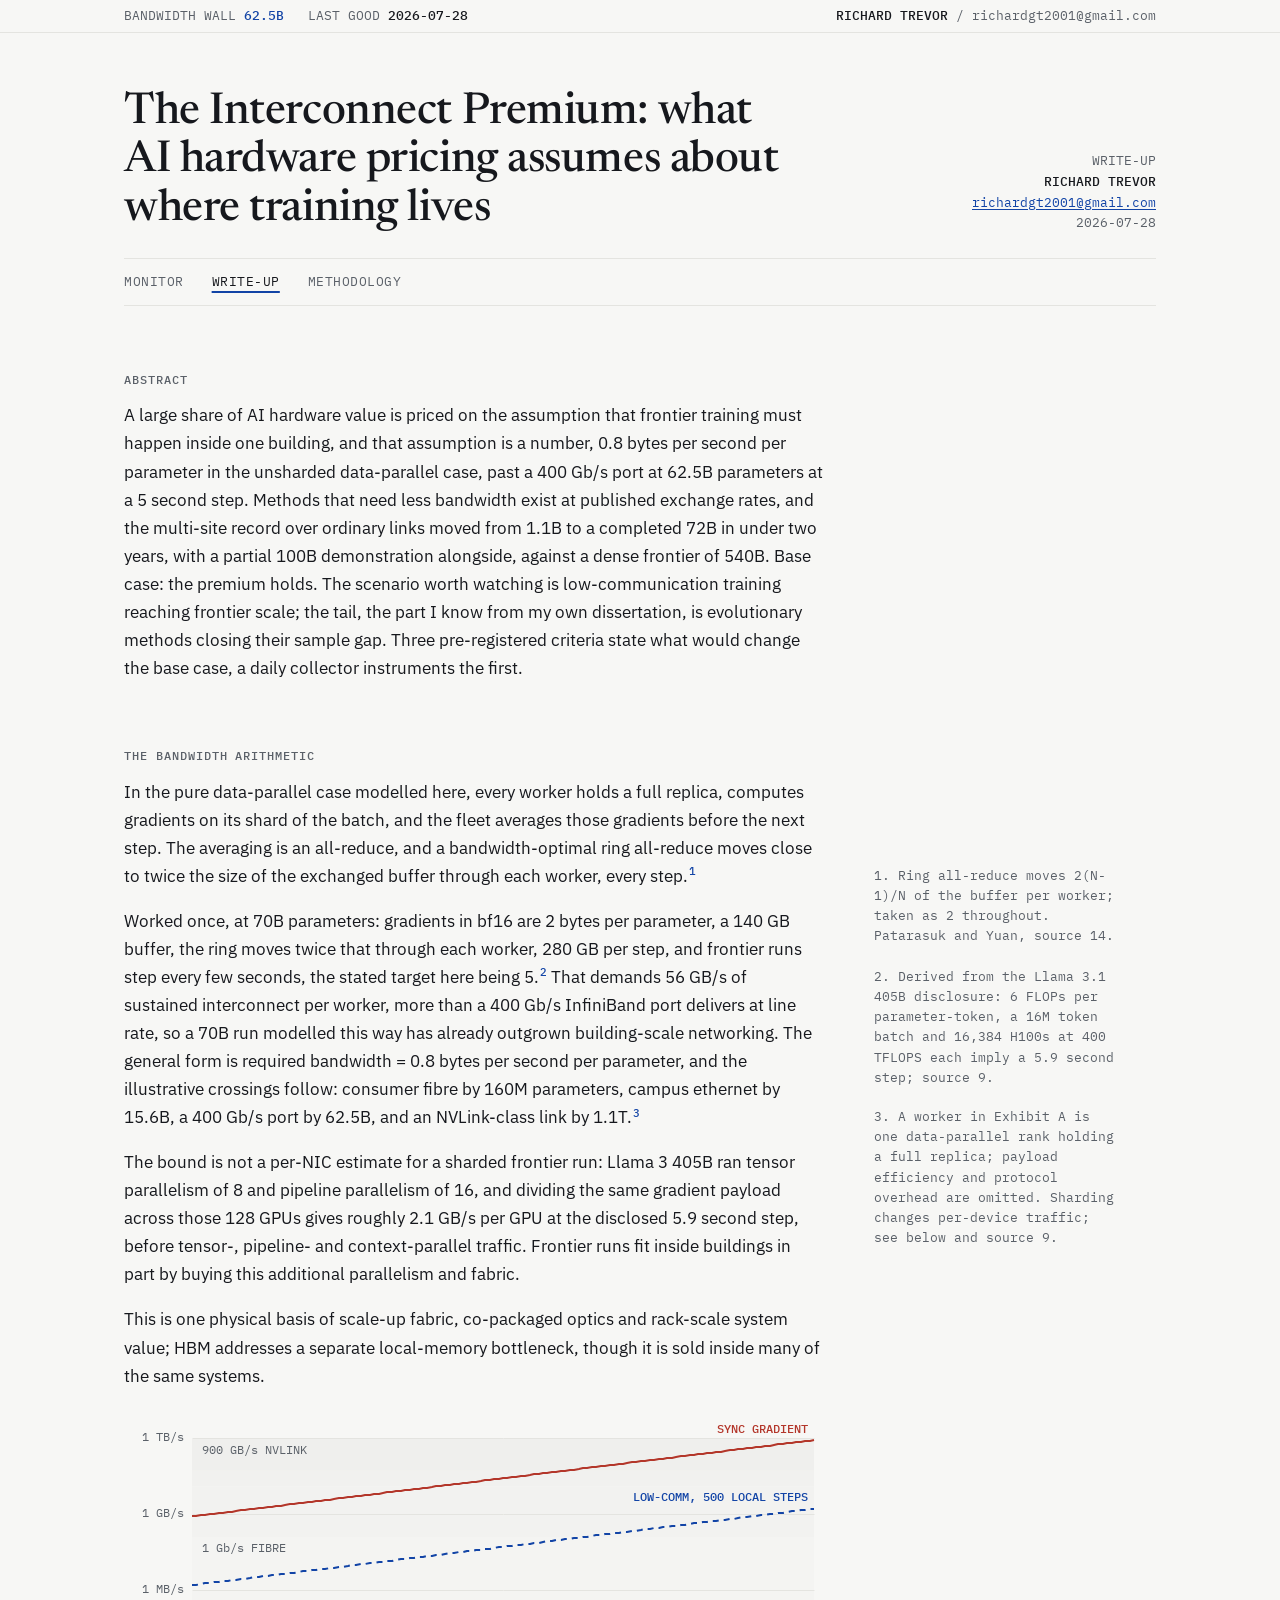
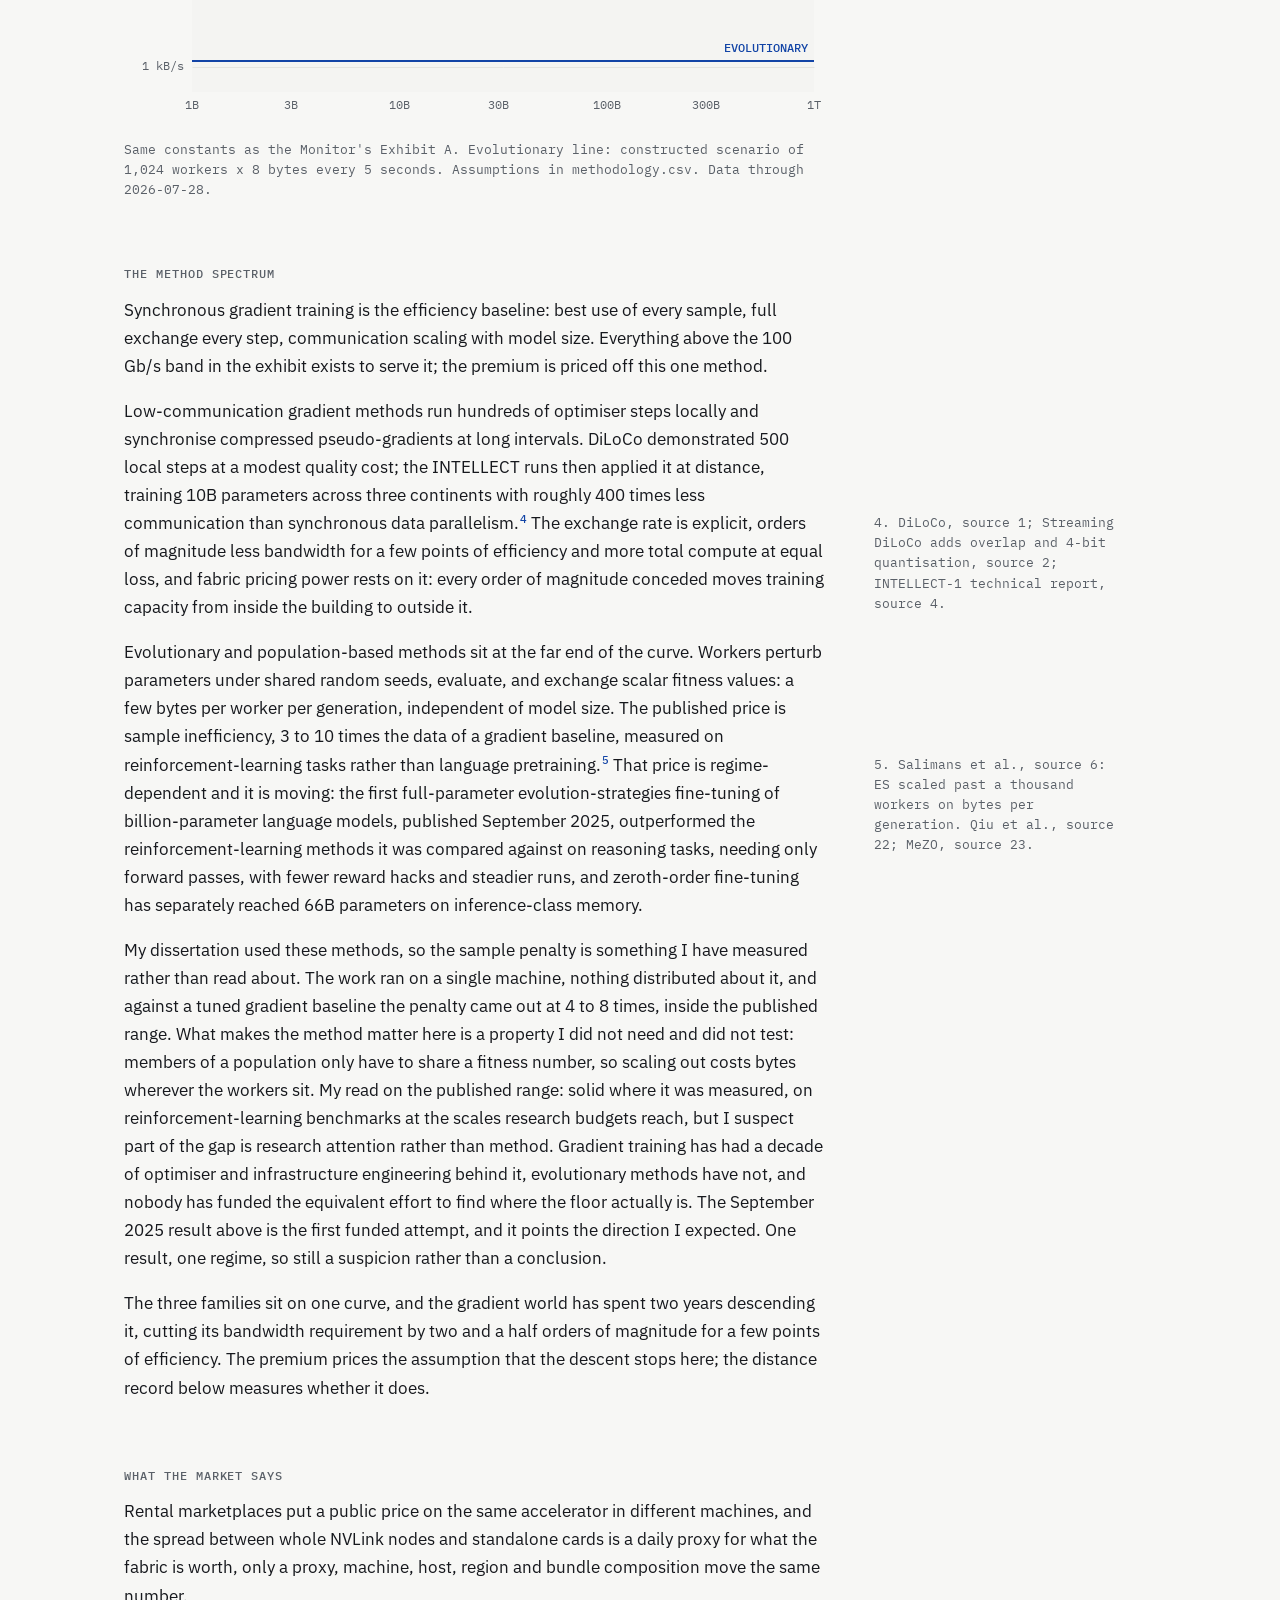
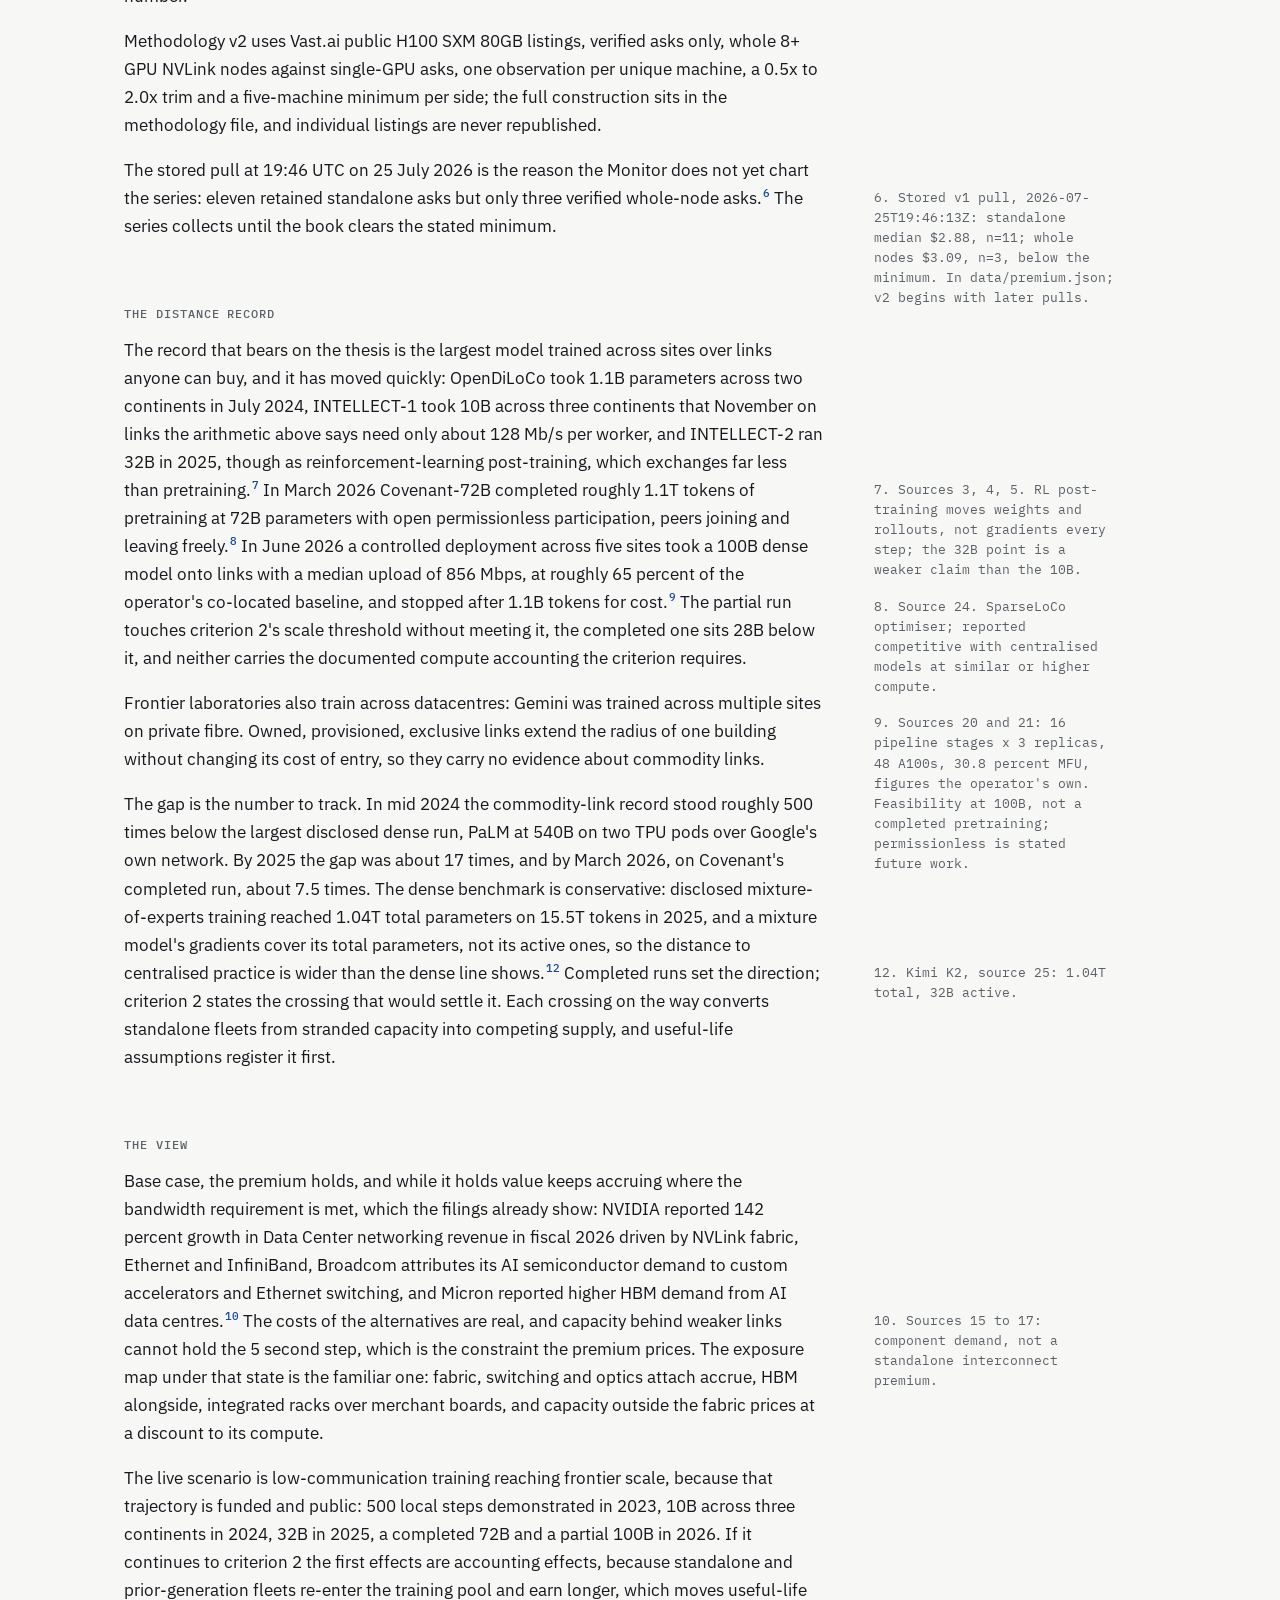
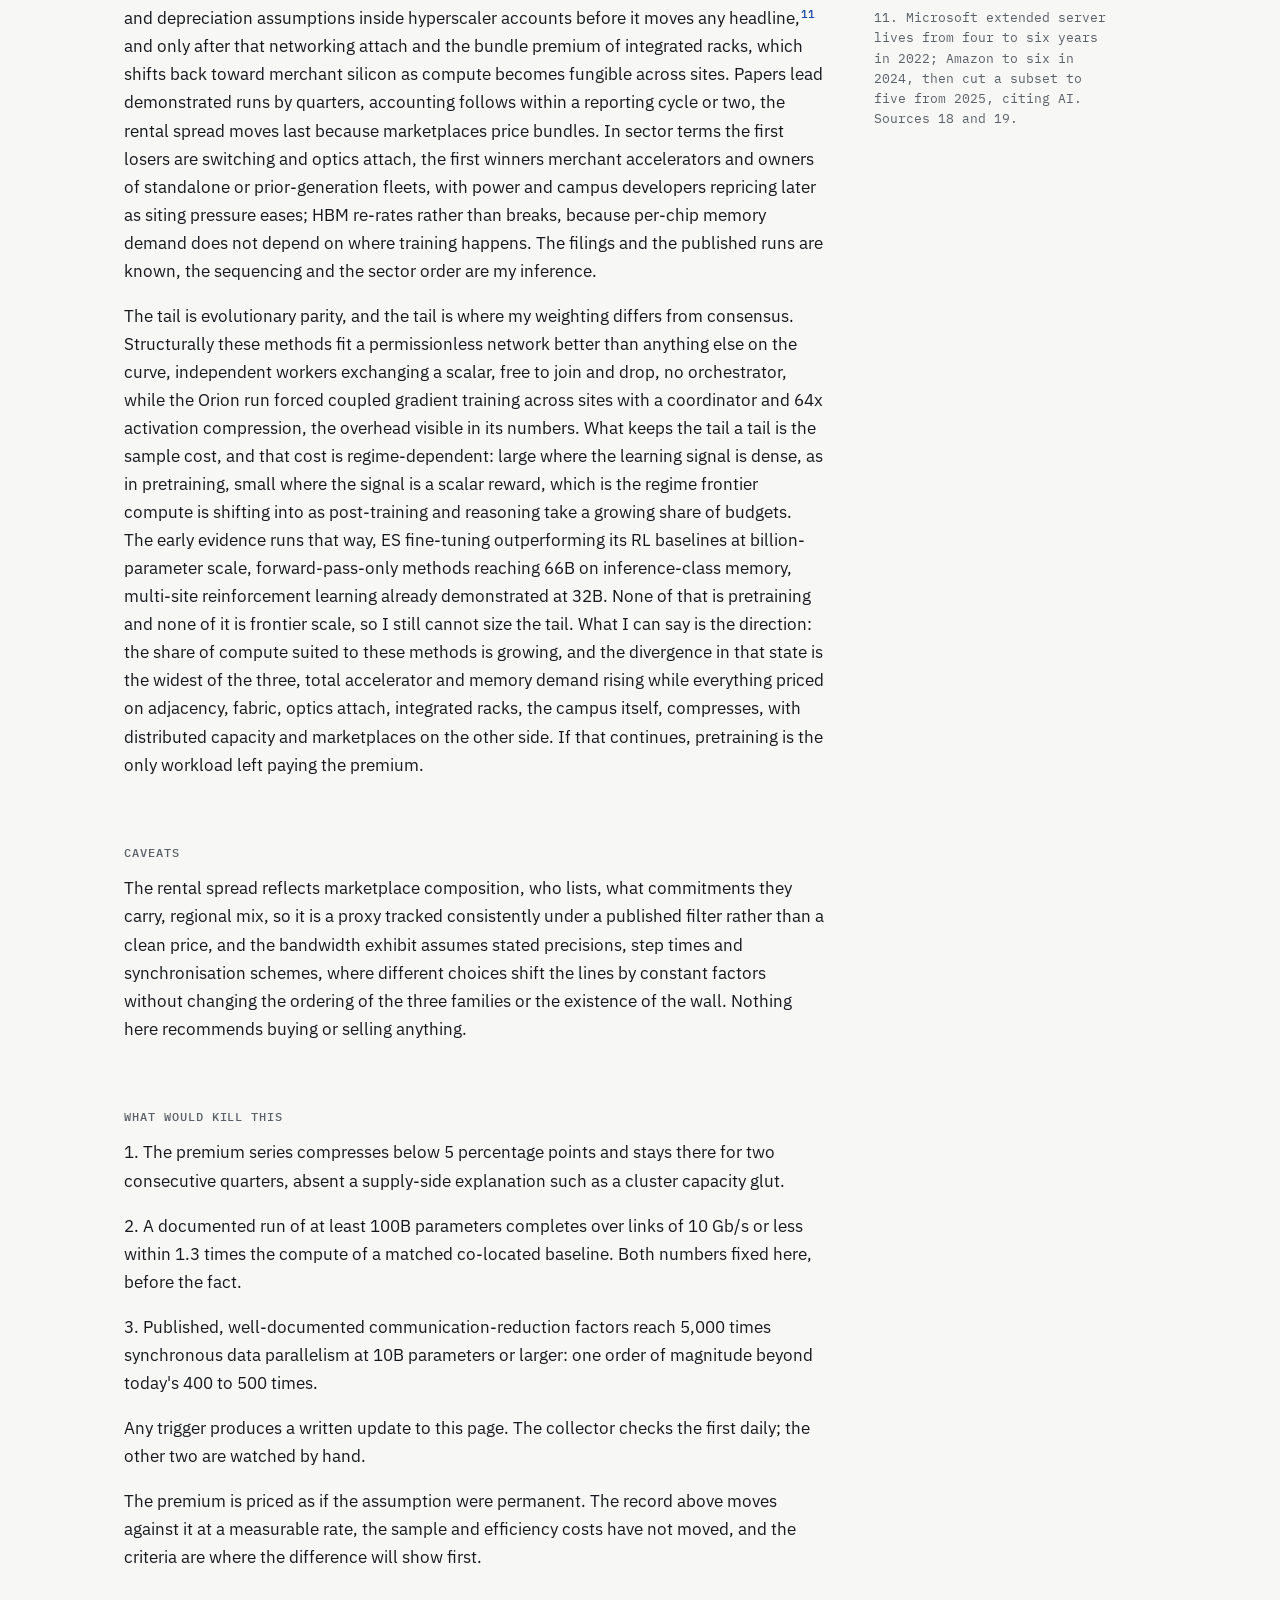
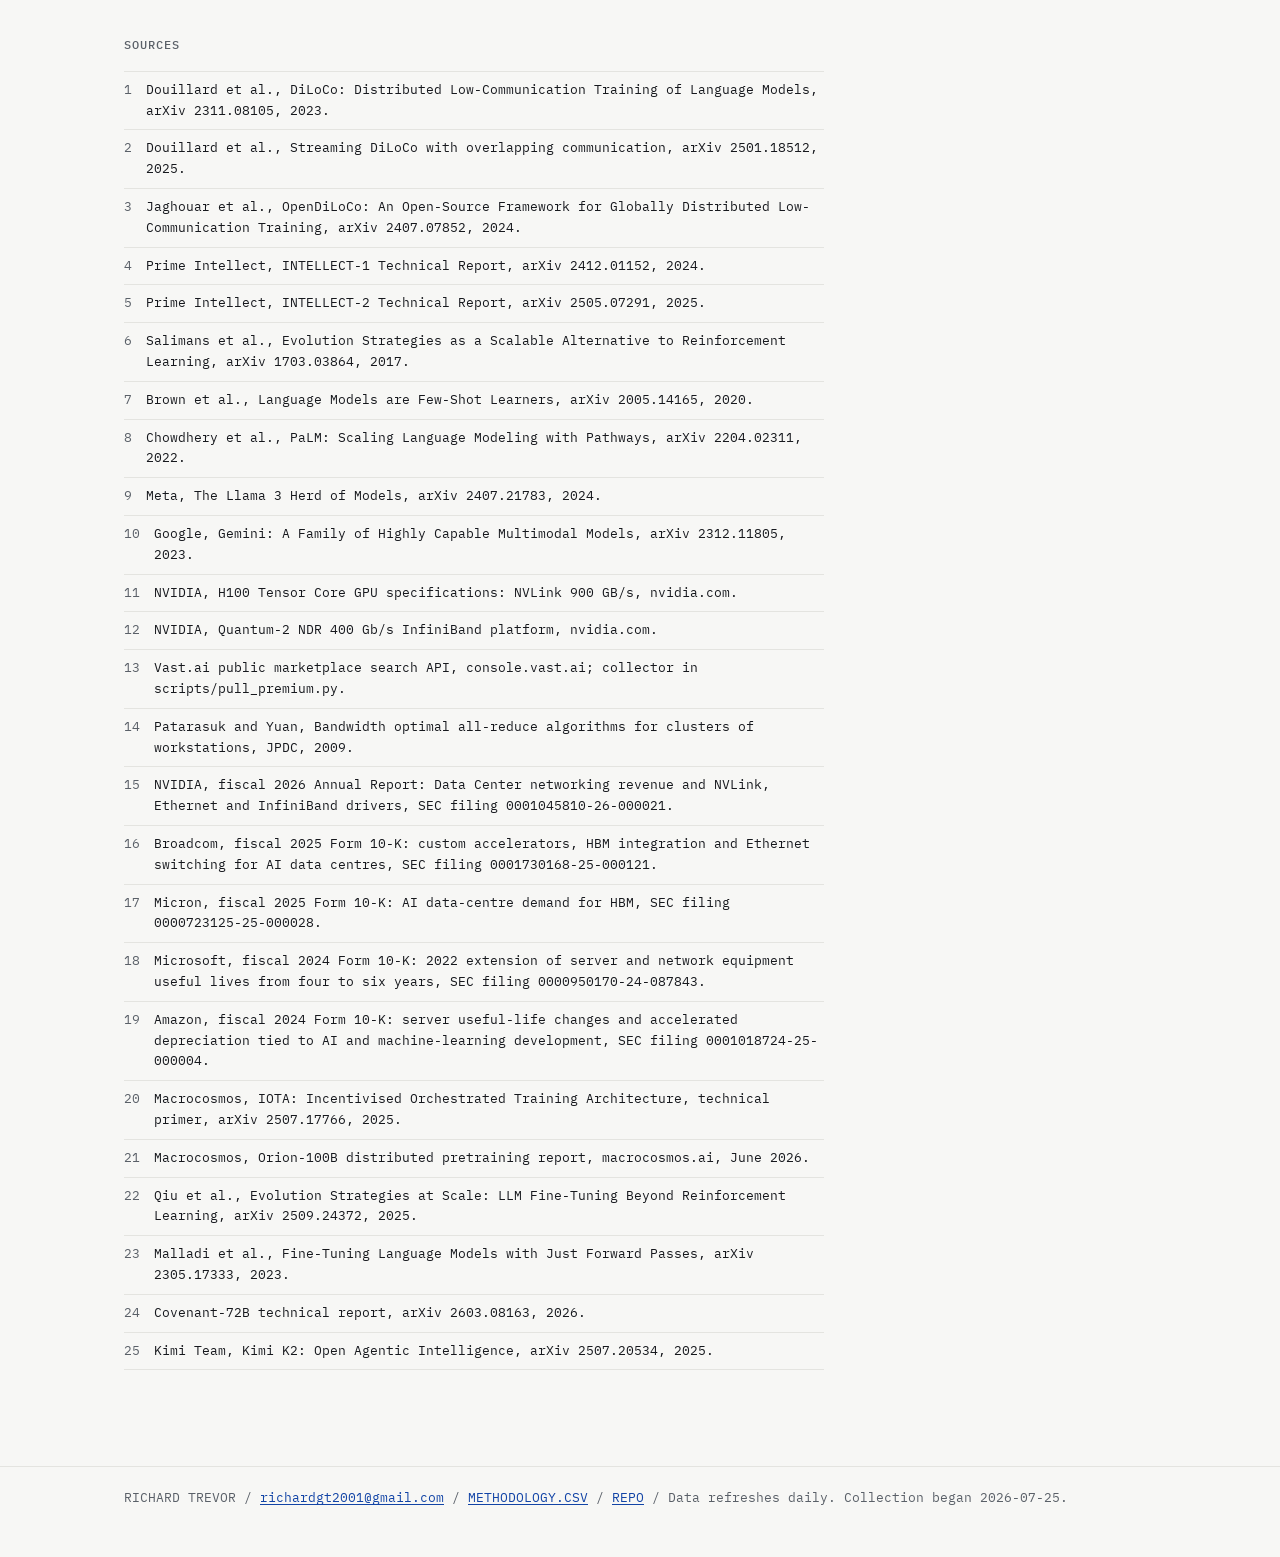
==== commit 3c54bffd: "Fit the print back to four pages" ====
--- a/index.html
+++ b/index.html
@@ -72,8 +72,8 @@
     on its shard of the batch, and the fleet averages those gradients before the next step. The averaging
     is an all-reduce, and a bandwidth-optimal ring all-reduce moves close to twice the size of the
     exchanged buffer through each worker, every step.<sup class="sn-ref">1</sup>
-    <span class="sidenote">1. Ring all-reduce moves 2(N-1)/N of the buffer per worker (Patarasuk and Yuan,
-    2009). The factor is taken as 2 throughout; source 14.</span></p>
+    <span class="sidenote">1. Ring all-reduce moves 2(N-1)/N of the buffer per worker; taken as 2
+    throughout. Patarasuk and Yuan, source 14.</span></p>
     <p>Worked once, at 70B parameters: gradients in bf16 are 2 bytes per parameter, a 140 GB buffer, the
     ring moves twice that through each worker, 280 GB per step, and frontier runs step every few seconds,
     the stated target here being 5.<sup class="sn-ref">2</sup>
@@ -84,9 +84,9 @@
     networking. The general form is required bandwidth = 0.8 bytes per second per parameter, and the
     illustrative crossings follow: consumer fibre by 160M parameters, campus ethernet by 15.6B, a
     400 Gb/s port by 62.5B, and an NVLink-class link by 1.1T.<sup class="sn-ref">3</sup>
-    <span class="sidenote">3. A worker in Exhibit A is one data-parallel rank holding a full replica.
-    Payload efficiency and protocol overhead are omitted. Sharding and overlap change per-device
-    traffic; see the comparison below and source 9.</span></p>
+    <span class="sidenote">3. A worker in Exhibit A is one data-parallel rank holding a full replica;
+    payload efficiency and protocol overhead are omitted. Sharding changes per-device traffic; see
+    below and source 9.</span></p>
     <p>The bound is not a per-NIC estimate for a sharded frontier run: Llama 3 405B ran tensor
     parallelism of 8 and pipeline parallelism of 16, and dividing the same gradient payload across those
     128 GPUs gives roughly 2.1 GB/s per GPU at the disclosed 5.9 second step, before tensor-, pipeline-
@@ -108,7 +108,7 @@
     <h2 class="eyebrow">The Method Spectrum</h2>
     <p>Synchronous gradient training is the efficiency baseline: best use of every sample, full exchange
     every step, communication scaling with model size. Everything above the 100 Gb/s band in the exhibit
-    exists to serve it, which is another way of saying the premium is priced off this one method.</p>
+    exists to serve it; the premium is priced off this one method.</p>
     <p>Low-communication gradient methods run hundreds of optimiser steps locally and synchronise
     compressed pseudo-gradients at long intervals. DiLoCo demonstrated 500 local steps at a modest quality
     cost; the INTELLECT runs then applied it at distance, training 10B parameters across three
@@ -118,14 +118,13 @@
     The exchange rate is explicit, orders of magnitude less bandwidth for a few points of efficiency
     and more total compute at equal loss, and fabric pricing power rests on it: every order of magnitude
     conceded moves training capacity from inside the building to outside it.</p>
-    <p>Evolutionary and population-based methods hold the far end of the curve. Workers perturb parameters
+    <p>Evolutionary and population-based methods sit at the far end of the curve. Workers perturb parameters
     under shared random seeds, evaluate, and exchange scalar fitness values: a few bytes per worker per
     generation, independent of model size. The published price is sample inefficiency, 3 to 10 times the
     data of a gradient baseline, measured on reinforcement-learning tasks rather than language
     pretraining.<sup class="sn-ref">5</sup>
-    <span class="sidenote">5. Salimans et al., 2017, source 6: evolution strategies scaled to over a
-    thousand workers with bytes-per-generation communication. Qiu et al., 2025, source 22; MeZO,
-    source 23.</span>
+    <span class="sidenote">5. Salimans et al., source 6: ES scaled past a thousand workers on bytes per
+    generation. Qiu et al., source 22; MeZO, source 23.</span>
     That price is regime-dependent and it is moving: the first full-parameter evolution-strategies
     fine-tuning of billion-parameter language models, published September 2025, outperformed the
     reinforcement-learning methods it was compared against on reasoning tasks, needing only forward
@@ -171,12 +170,12 @@
     2024, INTELLECT-1 took 10B across three continents that November on links the arithmetic above says
     need only about 128 Mb/s per worker, and INTELLECT-2 ran 32B in 2025, though as
     reinforcement-learning post-training, which exchanges far less than pretraining.<sup class="sn-ref">7</sup>
-    <span class="sidenote">7. Sources 3, 4, 5. RL post-training moves weights and rollouts occasionally,
-    not gradients every step; the 32B point is a weaker claim than the 10B one.</span>
+    <span class="sidenote">7. Sources 3, 4, 5. RL post-training moves weights and rollouts, not
+    gradients every step; the 32B point is a weaker claim than the 10B.</span>
     In March 2026 Covenant-72B completed roughly 1.1T tokens of pretraining at 72B parameters with open
     permissionless participation, peers joining and leaving freely.<sup class="sn-ref">8</sup>
-    <span class="sidenote">8. Source 24. SparseLoCo communication-efficient optimiser; reported as
-    competitive with centralised models on similar or higher compute budgets.</span>
+    <span class="sidenote">8. Source 24. SparseLoCo optimiser; reported competitive with centralised
+    models at similar or higher compute.</span>
     In June 2026 a controlled deployment across five sites took a 100B dense model onto links with a
     median upload of 856 Mbps, at roughly 65 percent of the operator's co-located baseline, and stopped
     after 1.1B tokens for cost.<sup class="sn-ref">9</sup>
@@ -221,8 +220,7 @@
     which moves useful-life and depreciation assumptions inside hyperscaler accounts before it moves any
     headline,<sup class="sn-ref">11</sup>
     <span class="sidenote">11. Microsoft extended server lives from four to six years in 2022; Amazon to
-    six in 2024, then shortened a subset to five with accelerated retirements from 2025, citing AI.
-    Sources 18 and 19.</span>
+    six in 2024, then cut a subset to five from 2025, citing AI. Sources 18 and 19.</span>
     and only after that networking attach and the bundle premium of integrated racks, which shifts back
     toward merchant silicon as compute becomes fungible across sites. Papers lead demonstrated runs by
     quarters, accounting follows within a reporting cycle or two, the rental spread moves last because
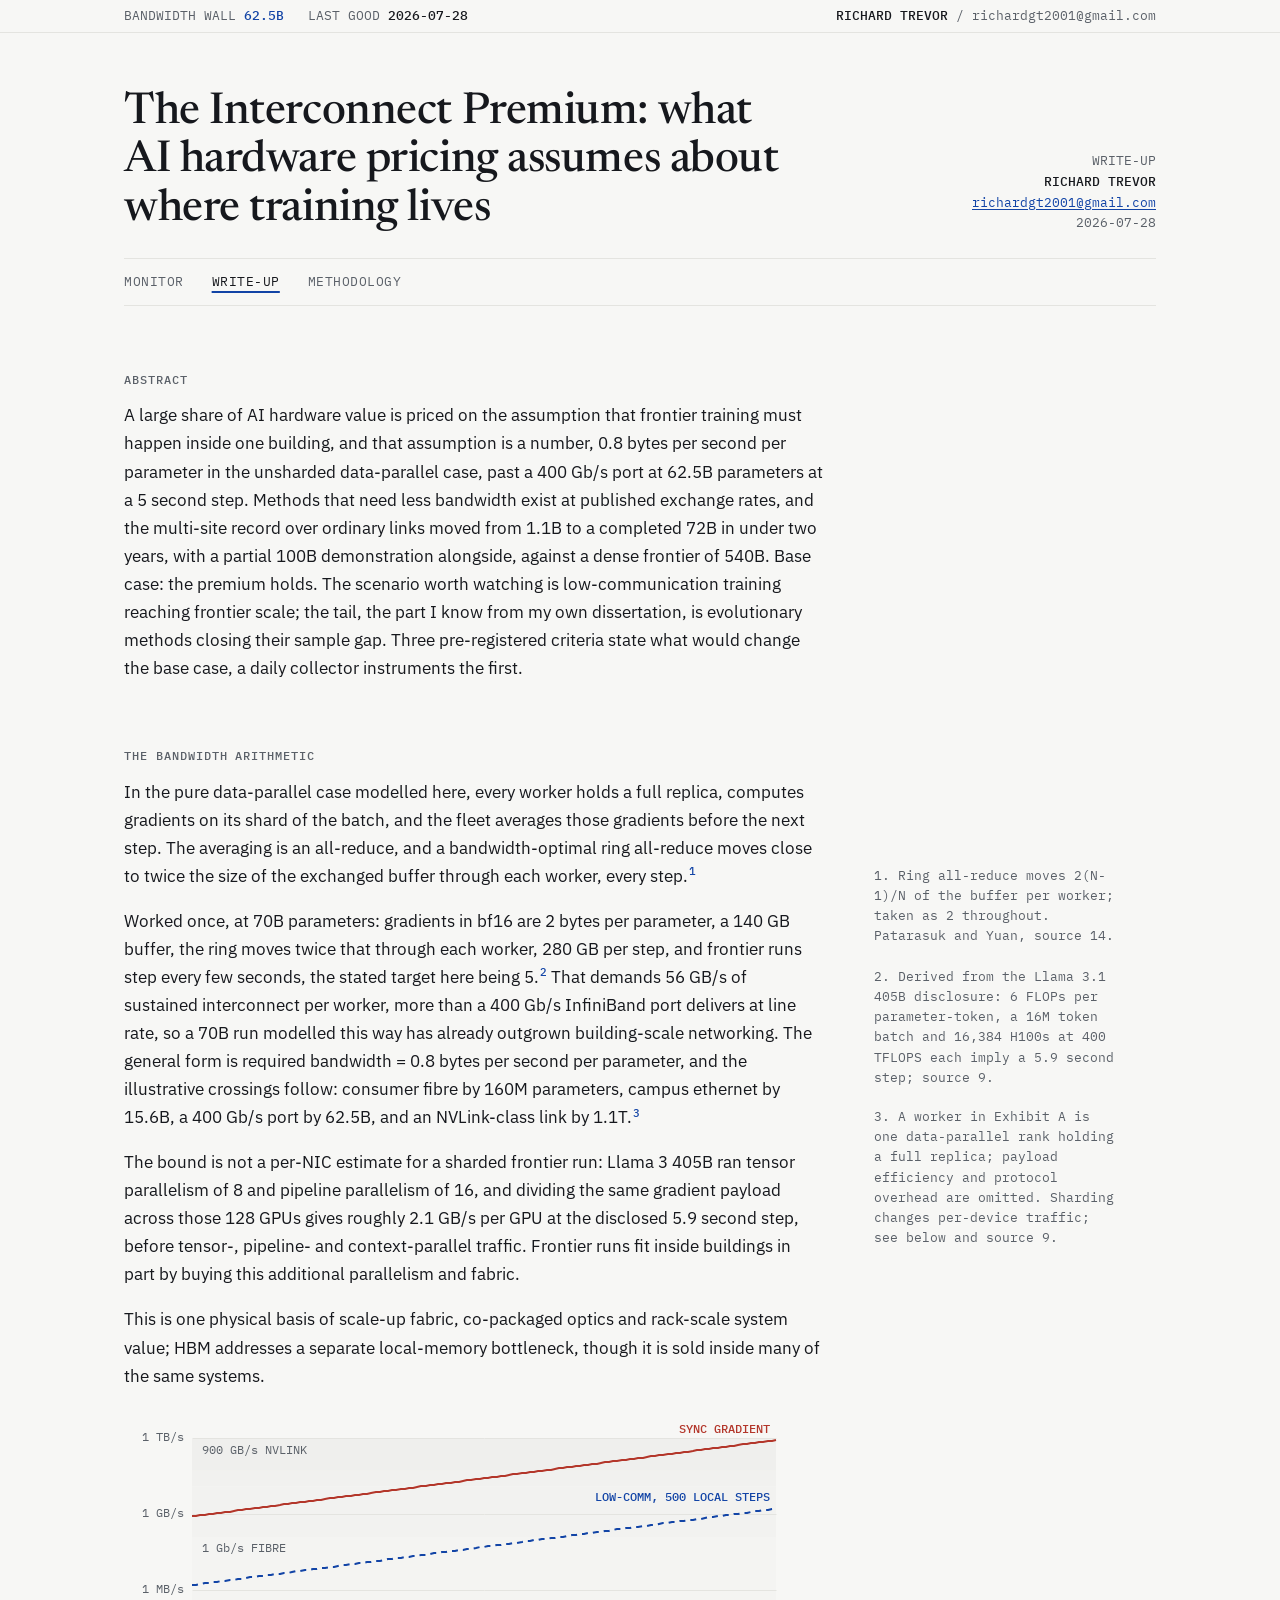
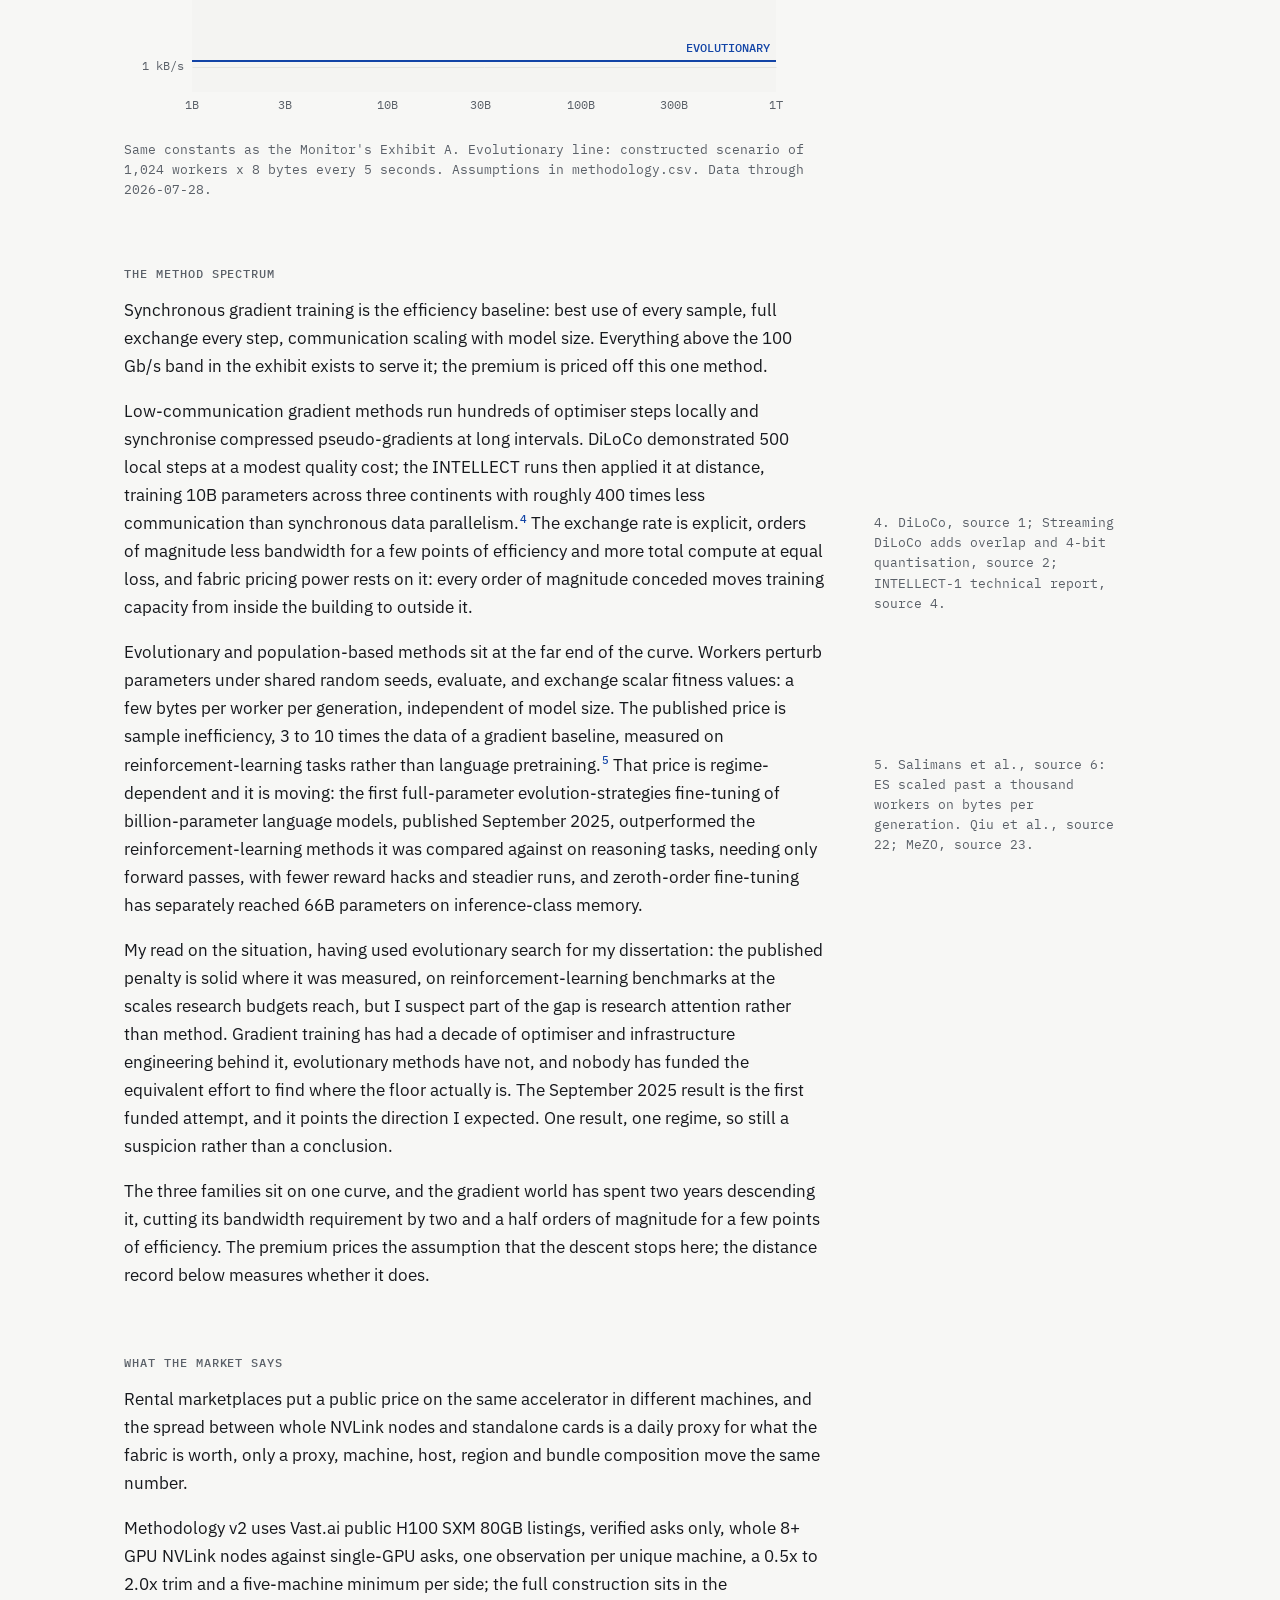
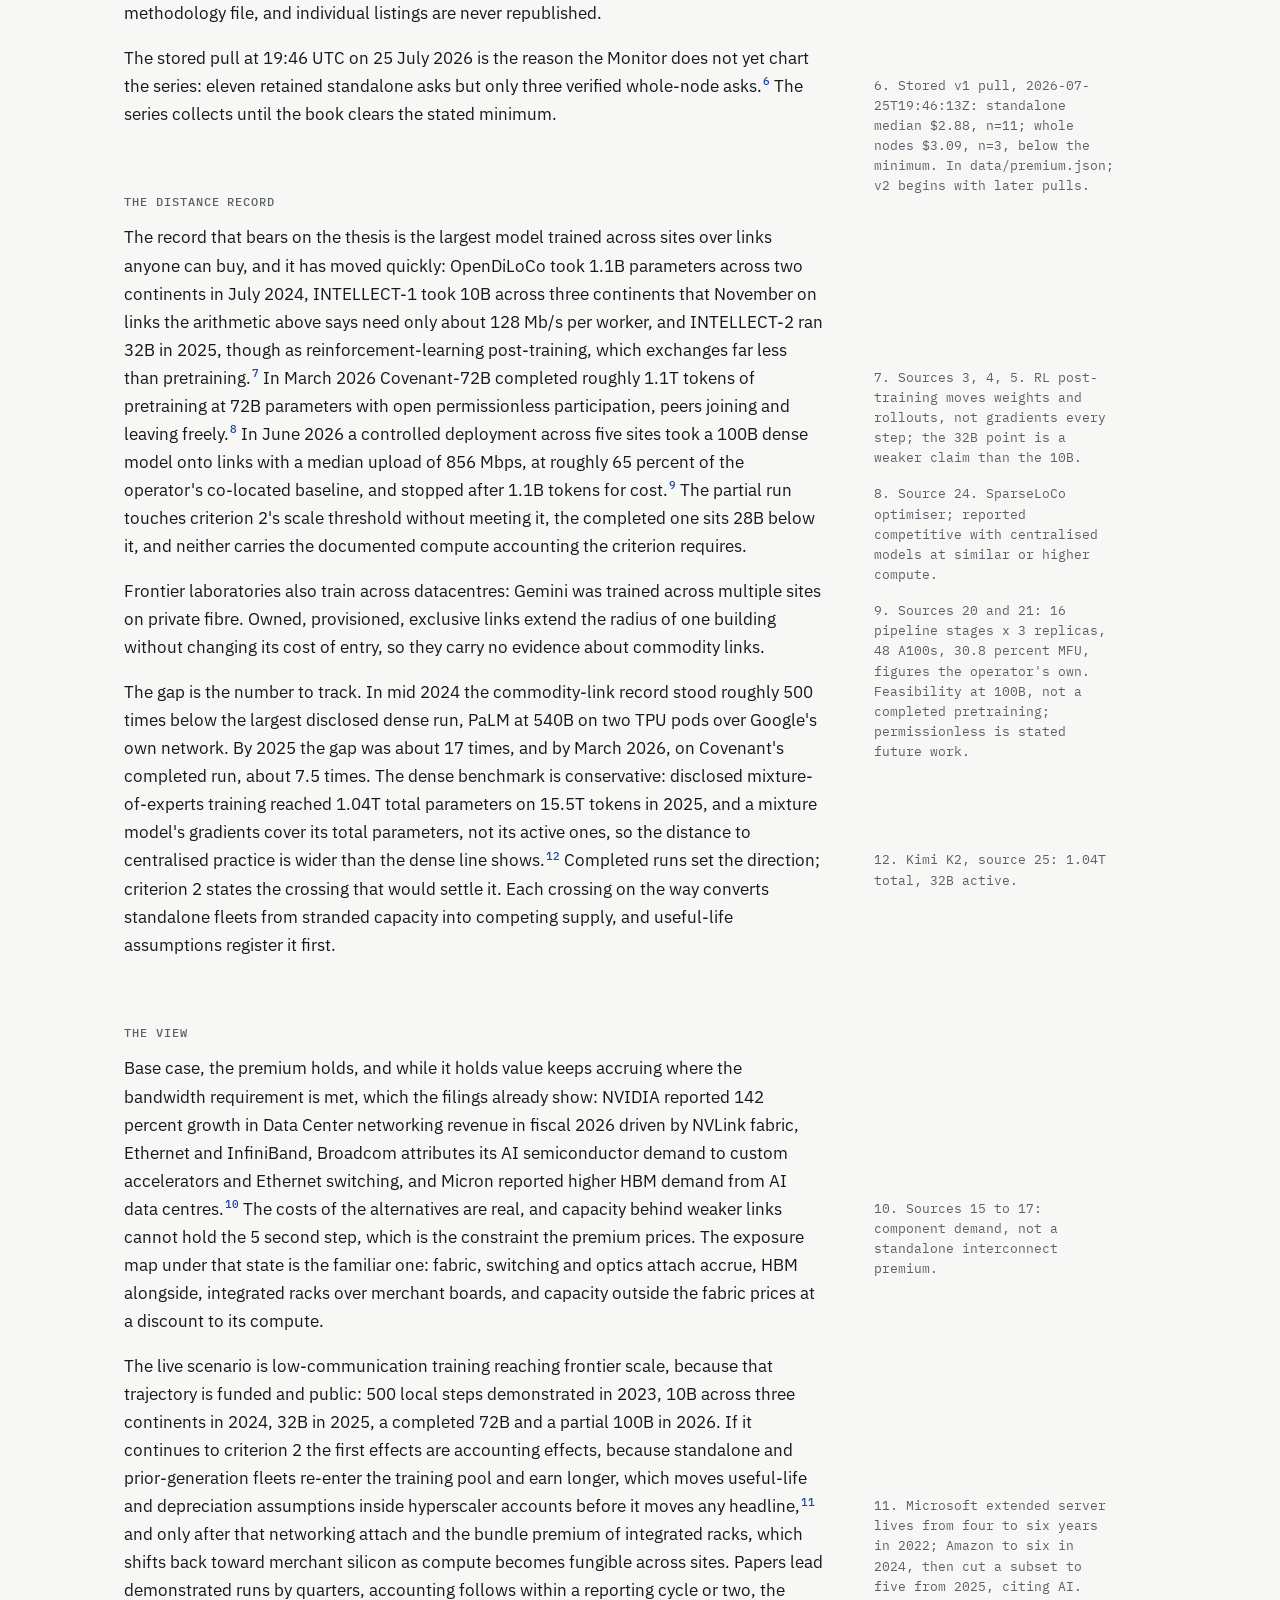
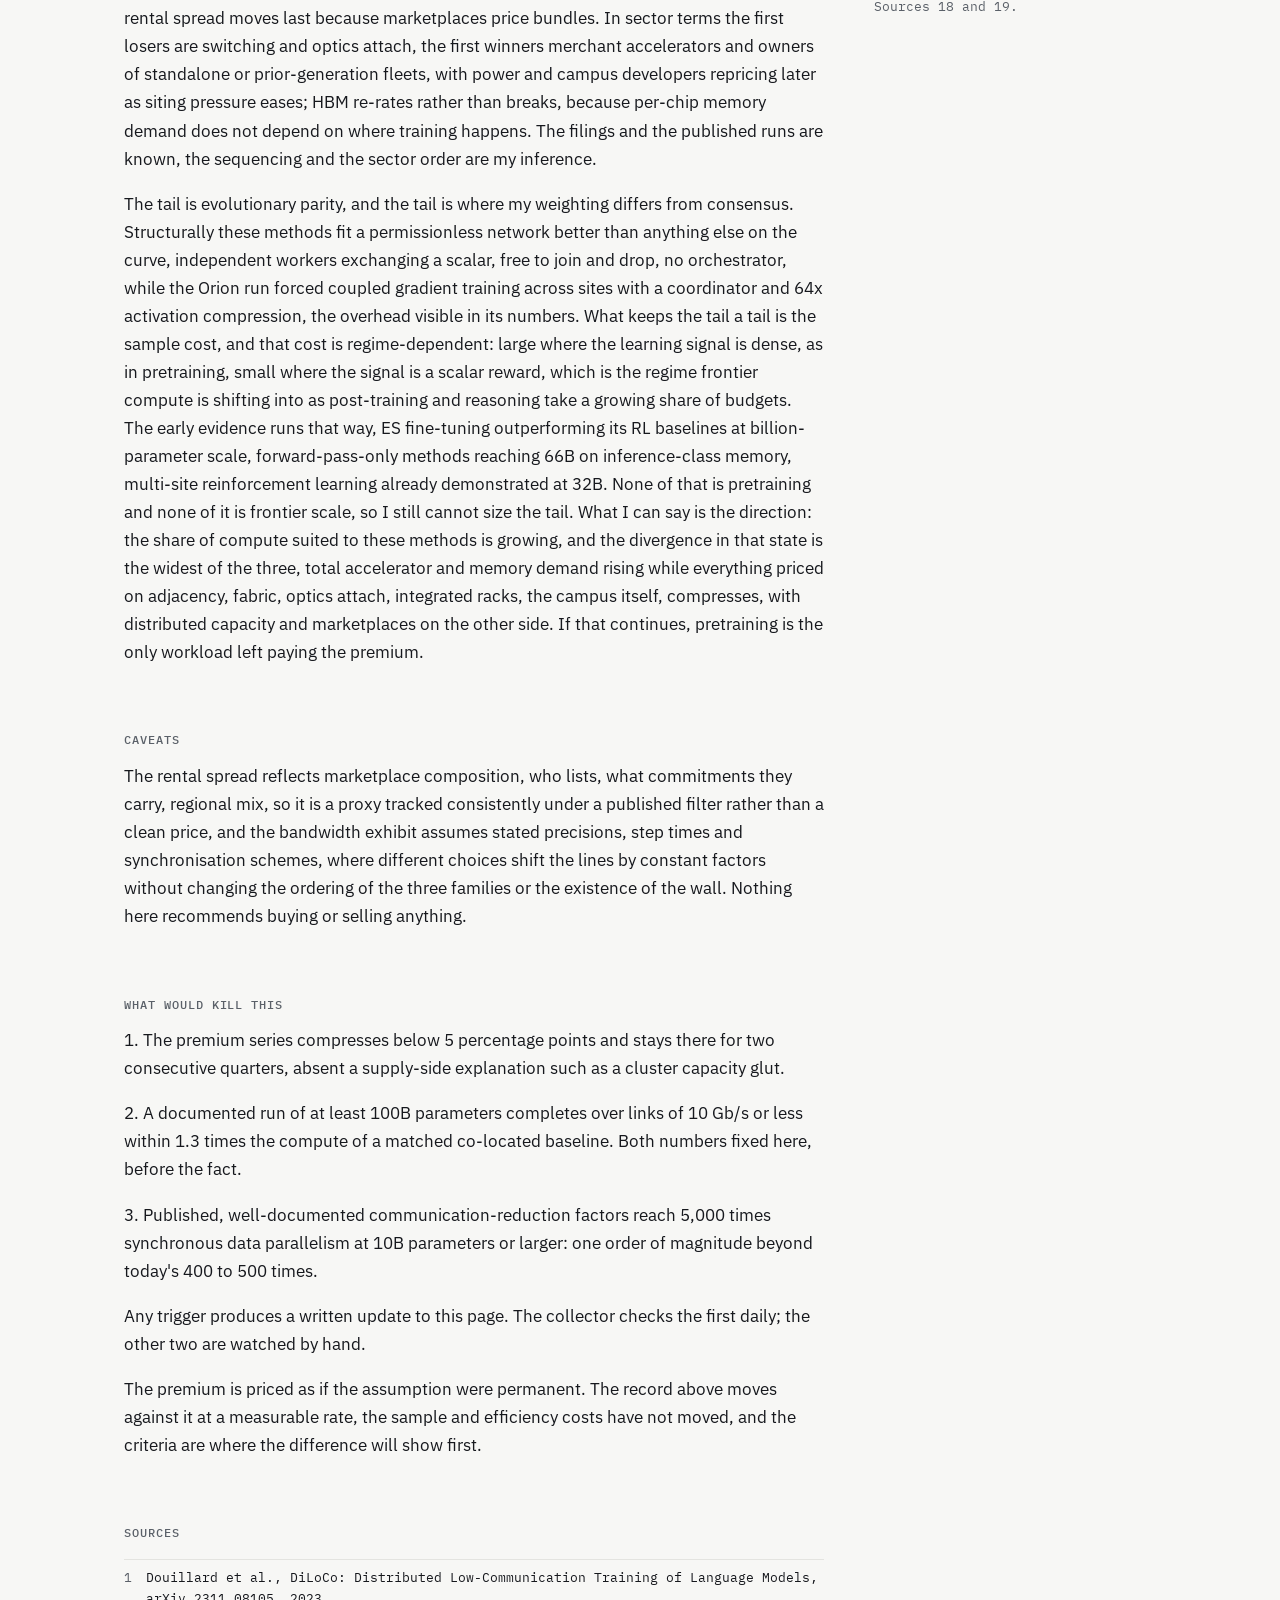
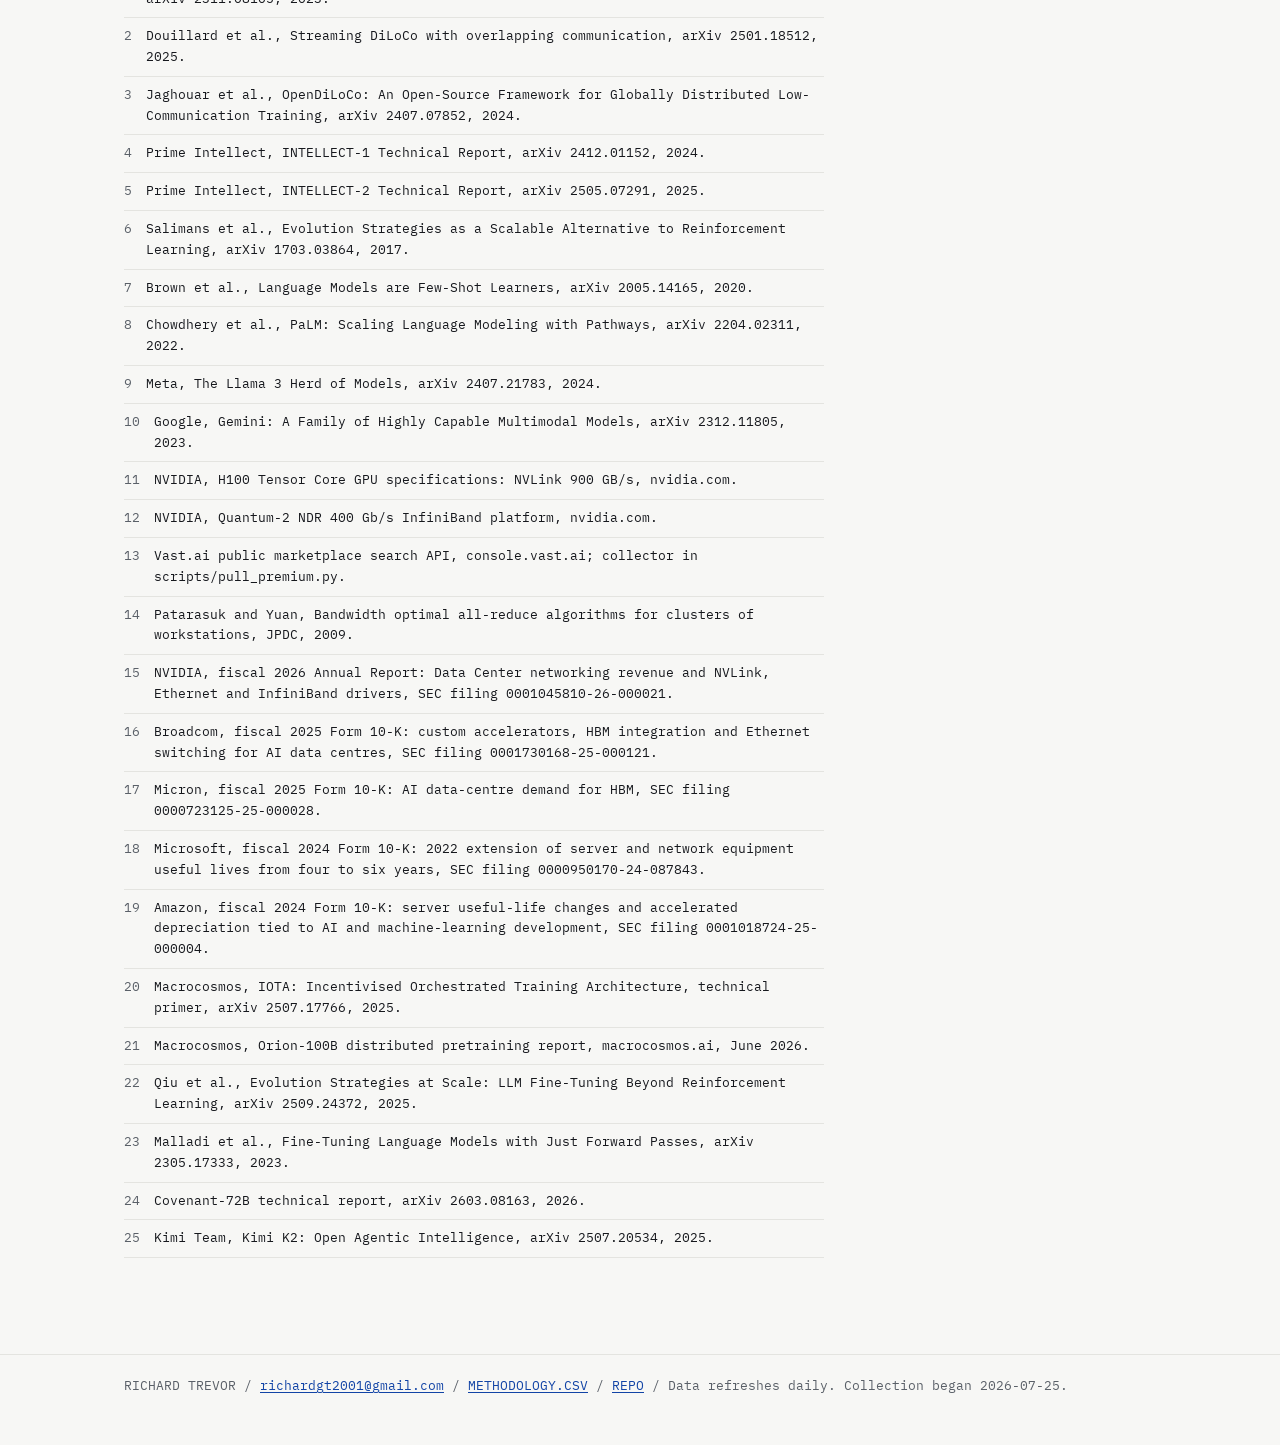
==== commit bb7254e1: "Dissertation mentioned in passing, opinion paragraph leads with the read" ====
--- a/index.html
+++ b/index.html
@@ -130,17 +130,13 @@
     reinforcement-learning methods it was compared against on reasoning tasks, needing only forward
     passes, with fewer reward hacks and steadier runs, and zeroth-order fine-tuning has separately
     reached 66B parameters on inference-class memory.</p>
-    <p>My dissertation used these methods, so the sample penalty is something I have measured rather
-    than read about. The work ran on a single machine, nothing distributed about it, and against a tuned
-    gradient baseline the penalty came out at 4 to 8 times, inside the published range. What makes the
-    method matter here is a property I did not need and did not test: members of a population only have
-    to share a fitness number, so scaling out costs bytes wherever the workers sit. My read on the
-    published range: solid where it was measured, on reinforcement-learning benchmarks at the scales
-    research budgets reach, but I suspect part of the gap is research attention rather than method.
-    Gradient training has had a decade of optimiser and infrastructure engineering behind it,
-    evolutionary methods have not, and nobody has funded the equivalent effort to find where the floor
-    actually is. The September 2025 result above is the first funded attempt, and it points the
-    direction I expected. One result, one regime, so still a suspicion rather than a conclusion.</p>
+    <p>My read on the situation, having used evolutionary search for my dissertation: the published
+    penalty is solid where it was measured, on reinforcement-learning benchmarks at the scales research
+    budgets reach, but I suspect part of the gap is research attention rather than method. Gradient training has had a decade of optimiser and
+    infrastructure engineering behind it, evolutionary methods have not, and nobody has funded the
+    equivalent effort to find where the floor actually is. The September 2025 result is the first funded
+    attempt, and it points the direction I expected. One result, one regime, so still a suspicion rather
+    than a conclusion.</p>
     <p>The three families sit on one curve, and the gradient world has spent two years descending it,
     cutting its bandwidth requirement by two and a half orders of magnitude for a few points of
     efficiency. The premium prices the assumption that the descent stops here; the distance record below
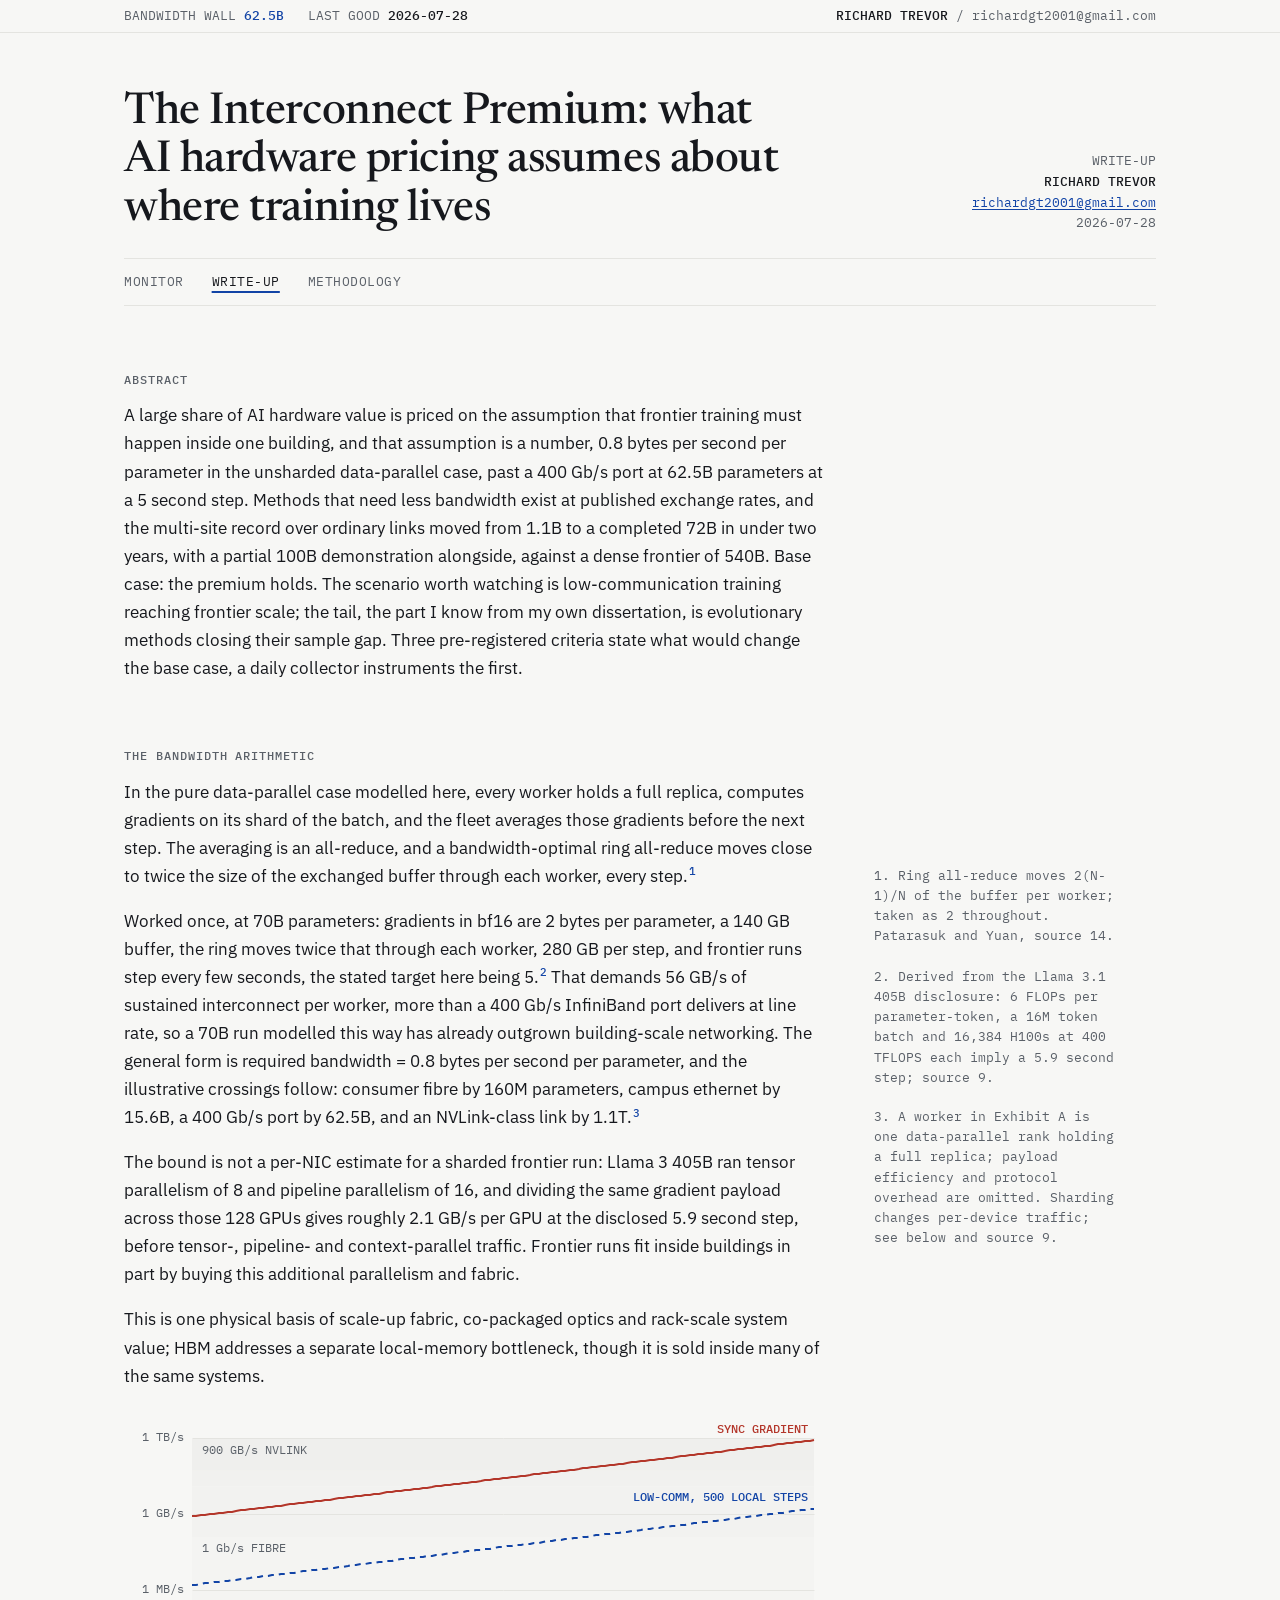
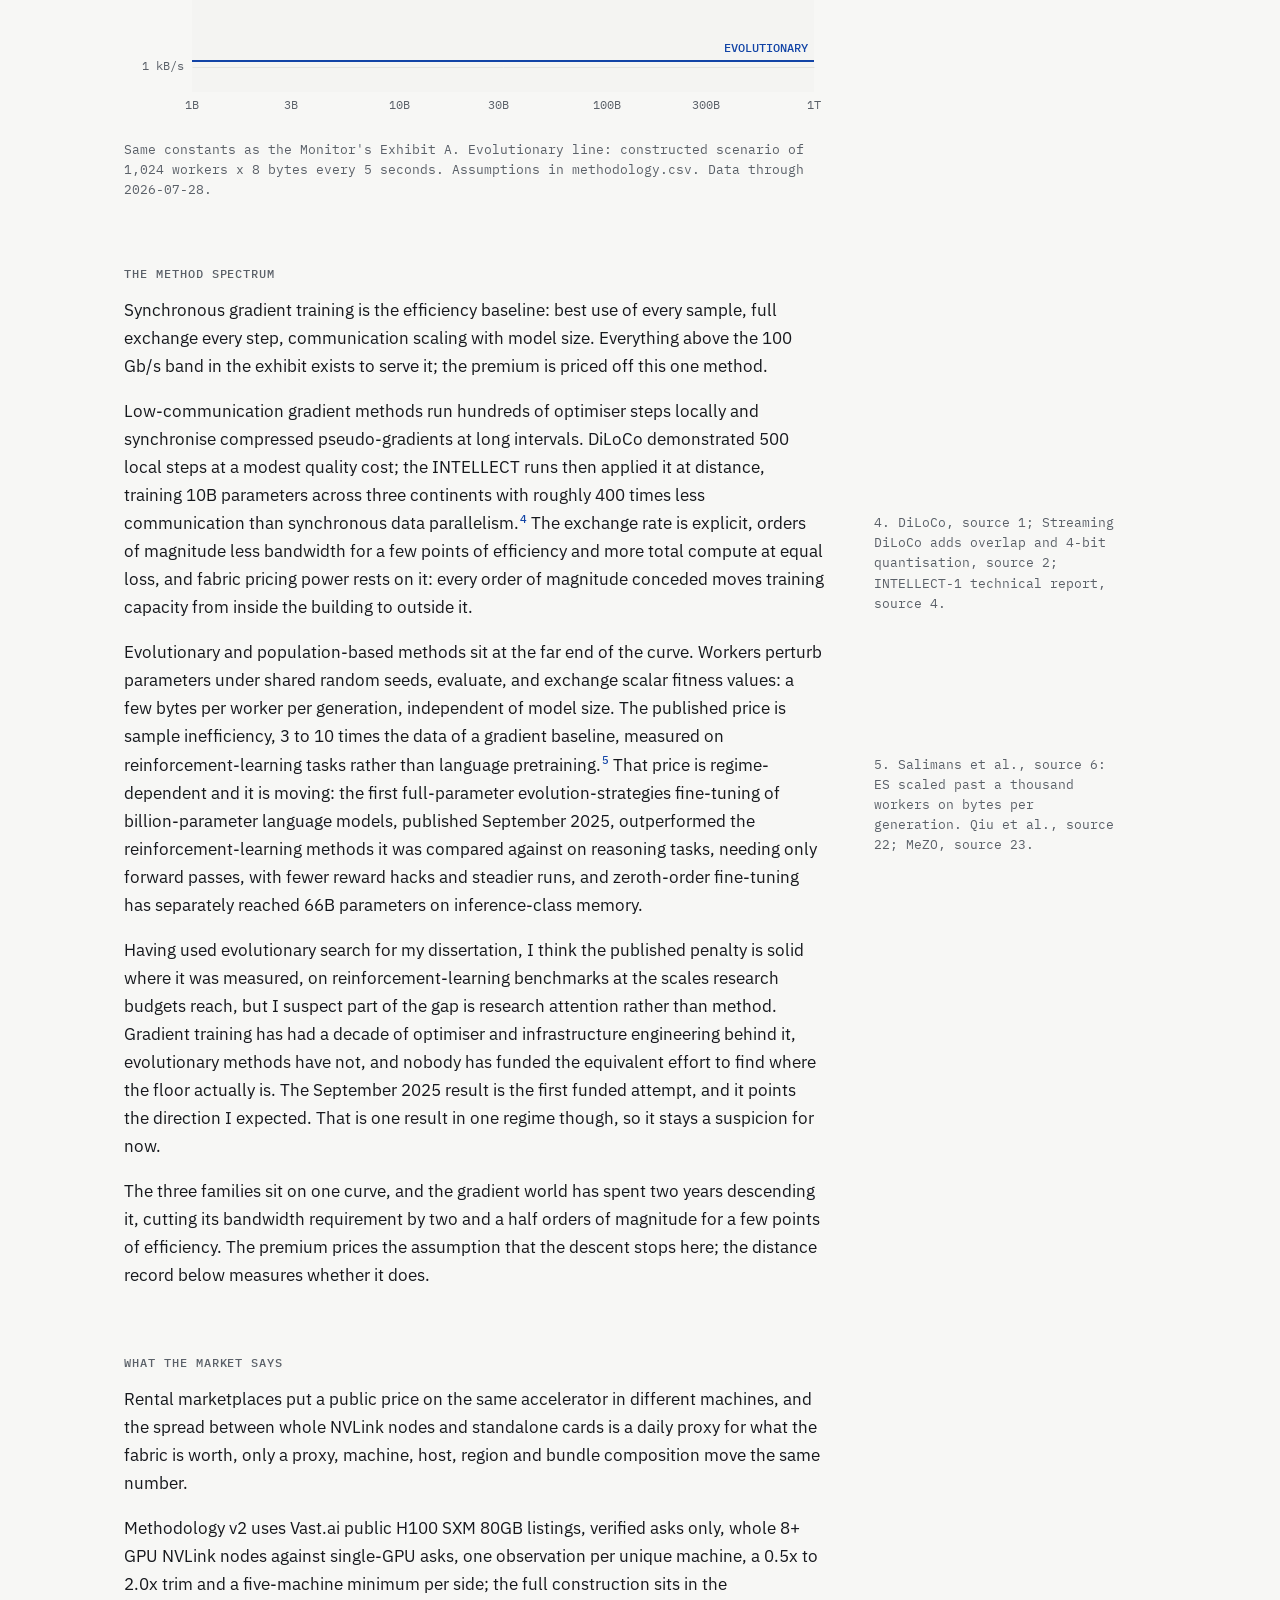
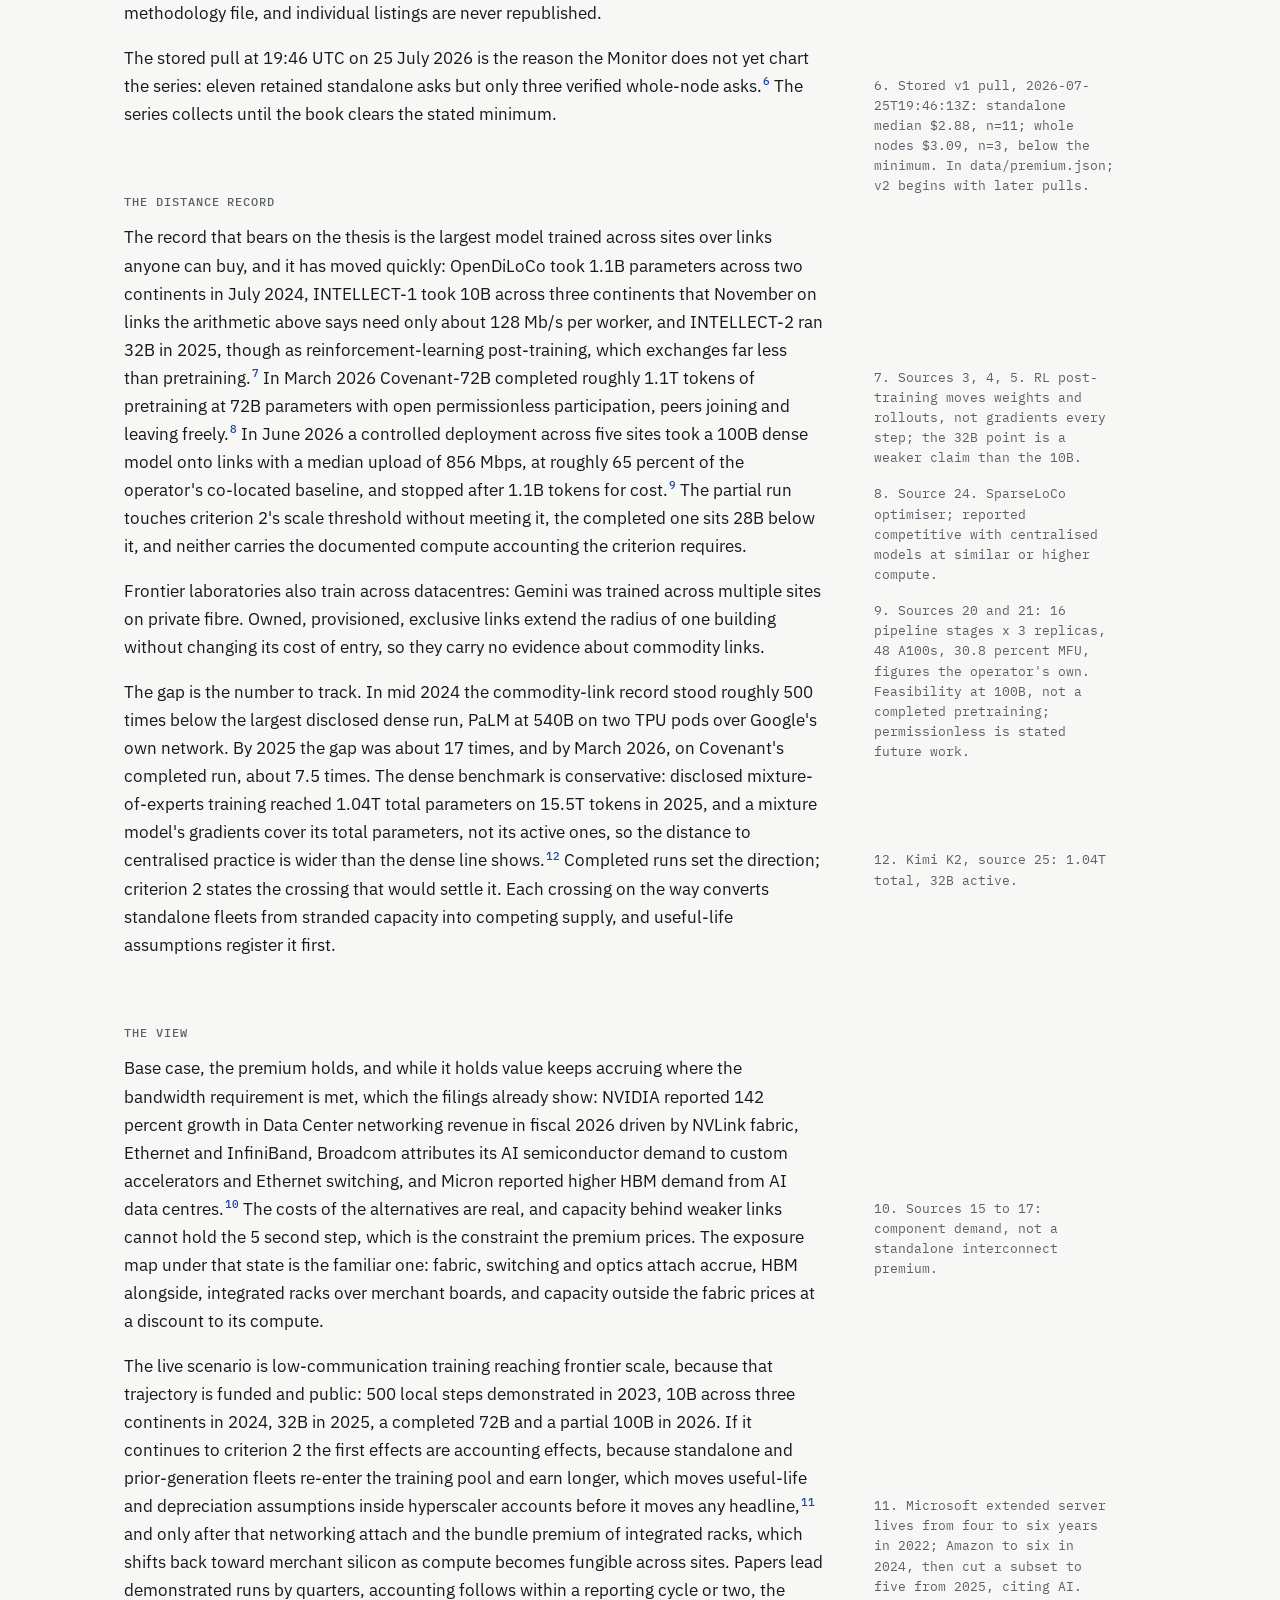
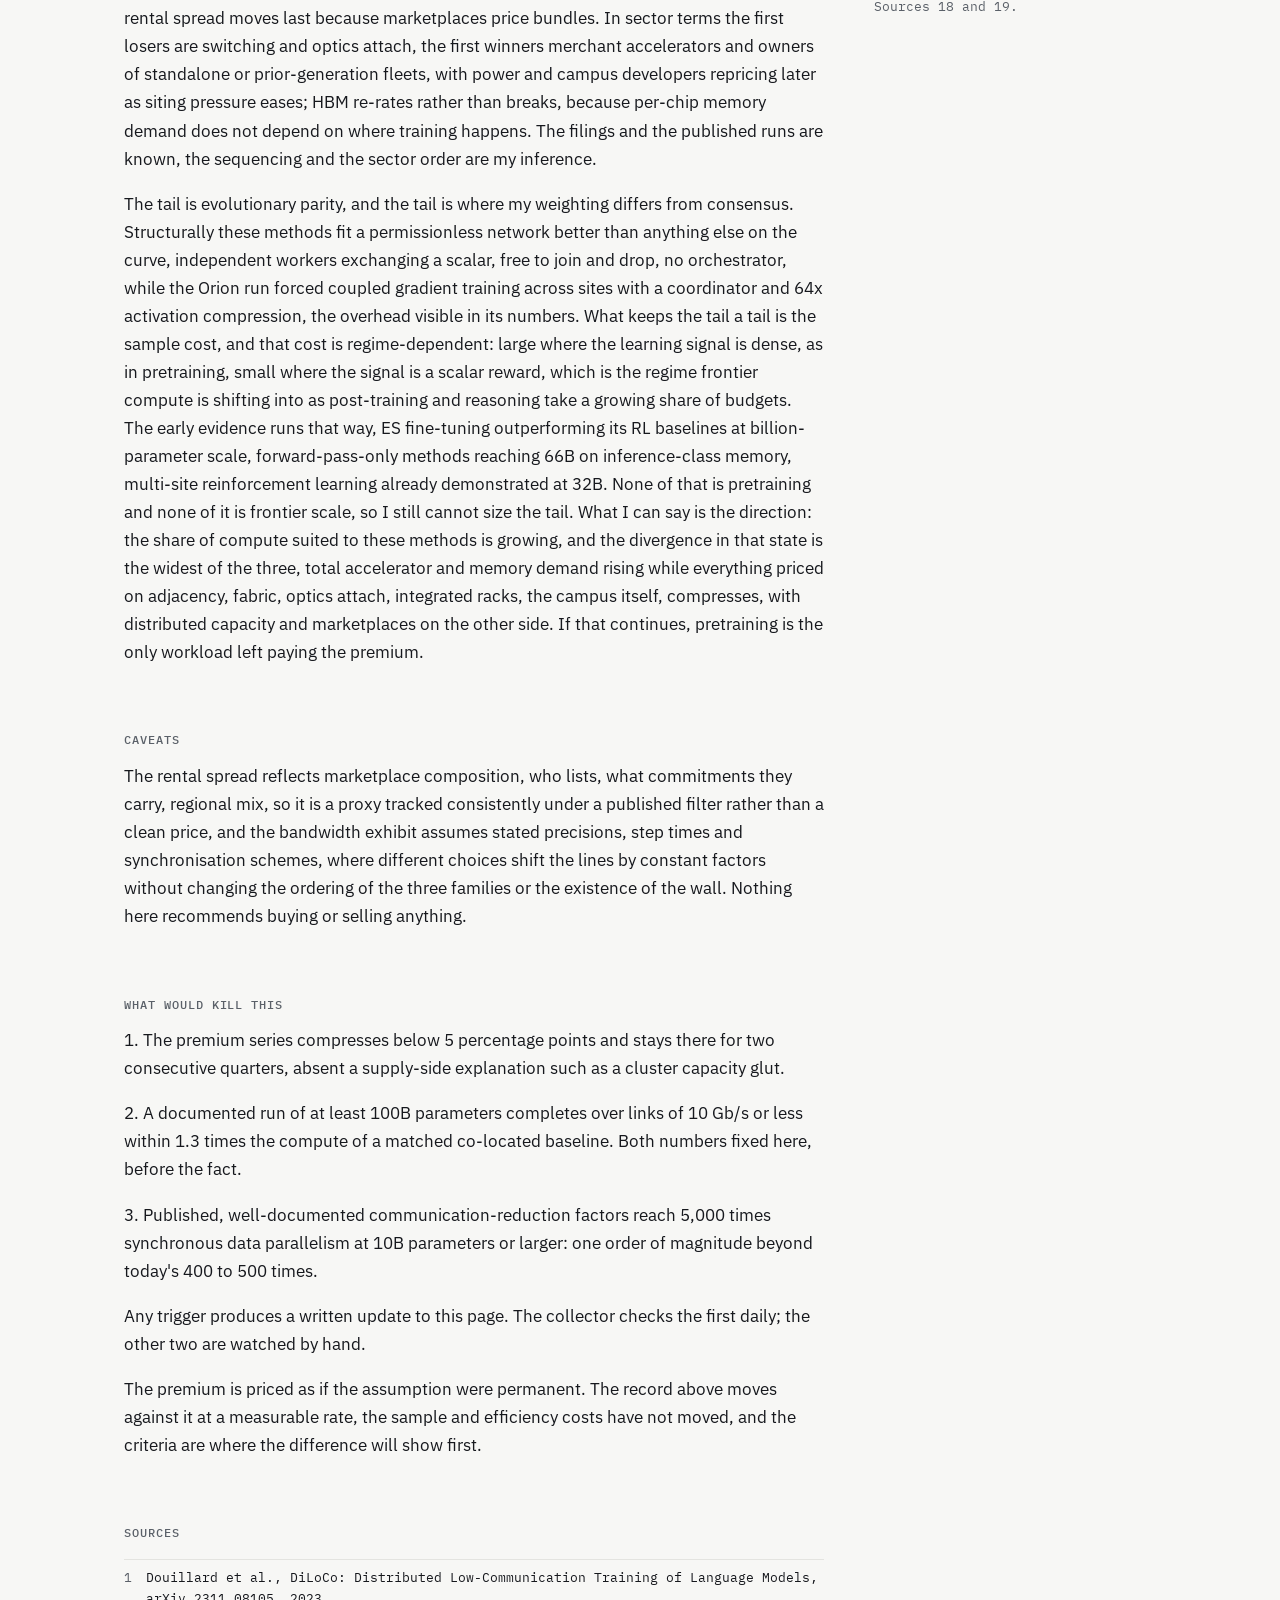
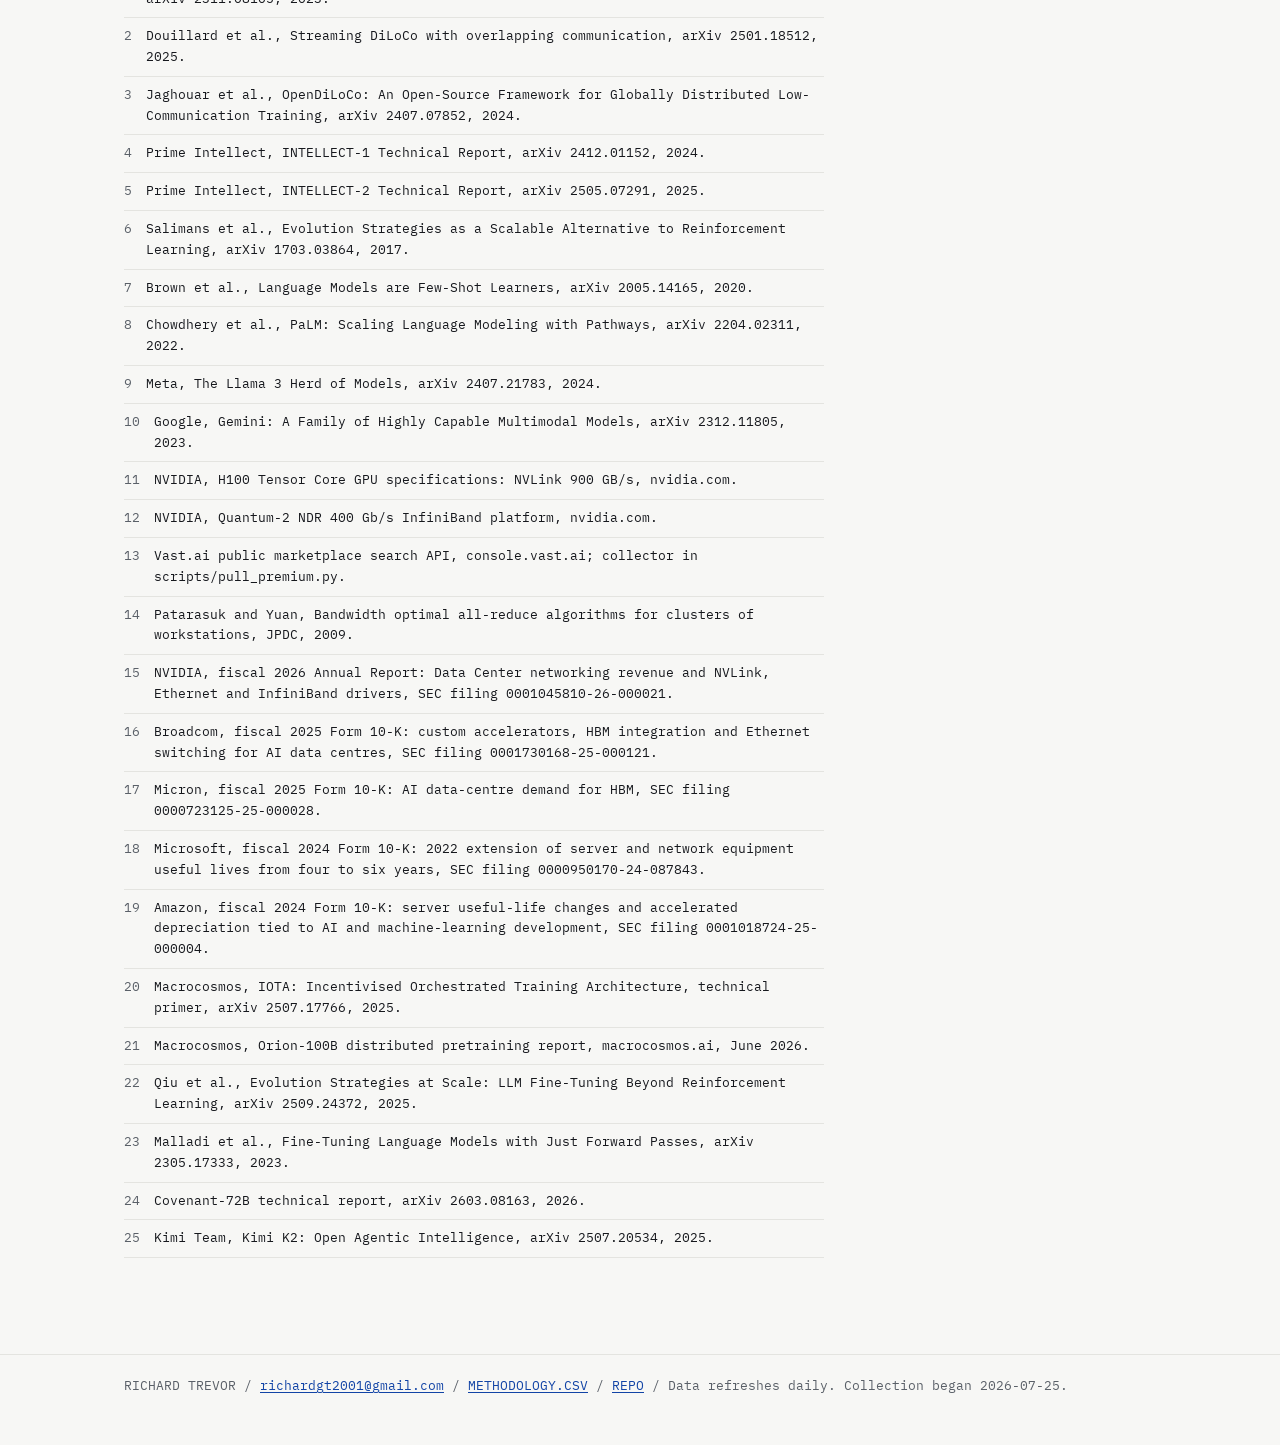
==== commit 454697bd: "Plainer opinion voice" ====
--- a/index.html
+++ b/index.html
@@ -130,13 +130,13 @@
     reinforcement-learning methods it was compared against on reasoning tasks, needing only forward
     passes, with fewer reward hacks and steadier runs, and zeroth-order fine-tuning has separately
     reached 66B parameters on inference-class memory.</p>
-    <p>My read on the situation, having used evolutionary search for my dissertation: the published
-    penalty is solid where it was measured, on reinforcement-learning benchmarks at the scales research
-    budgets reach, but I suspect part of the gap is research attention rather than method. Gradient training has had a decade of optimiser and
-    infrastructure engineering behind it, evolutionary methods have not, and nobody has funded the
-    equivalent effort to find where the floor actually is. The September 2025 result is the first funded
-    attempt, and it points the direction I expected. One result, one regime, so still a suspicion rather
-    than a conclusion.</p>
+    <p>Having used evolutionary search for my dissertation, I think the published penalty is solid where
+    it was measured, on reinforcement-learning benchmarks at the scales research budgets reach, but I
+    suspect part of the gap is research attention rather than method. Gradient training has had a decade
+    of optimiser and infrastructure engineering behind it, evolutionary methods have not, and nobody has
+    funded the equivalent effort to find where the floor actually is. The September 2025 result is the
+    first funded attempt, and it points the direction I expected. That is one result in one regime
+    though, so it stays a suspicion for now.</p>
     <p>The three families sit on one curve, and the gradient world has spent two years descending it,
     cutting its bandwidth requirement by two and a half orders of magnitude for a few points of
     efficiency. The premium prices the assumption that the descent stops here; the distance record below
